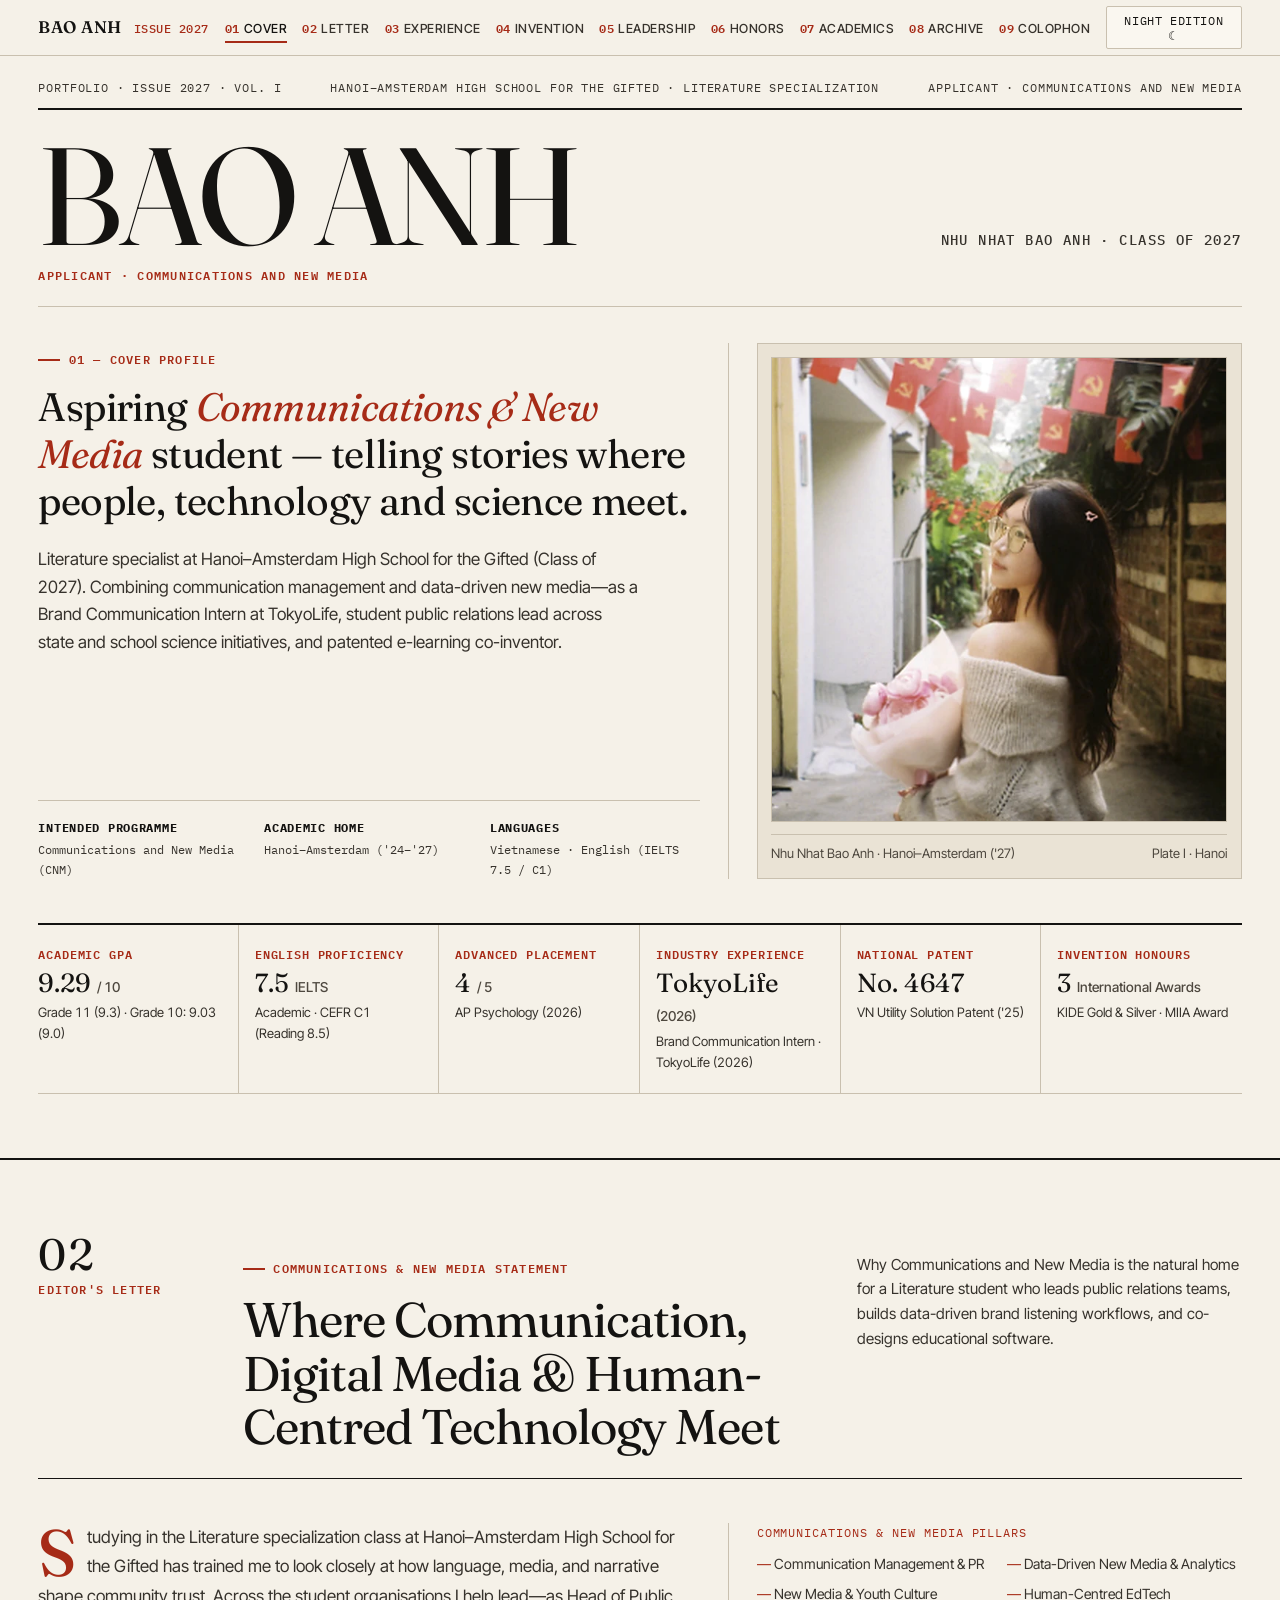
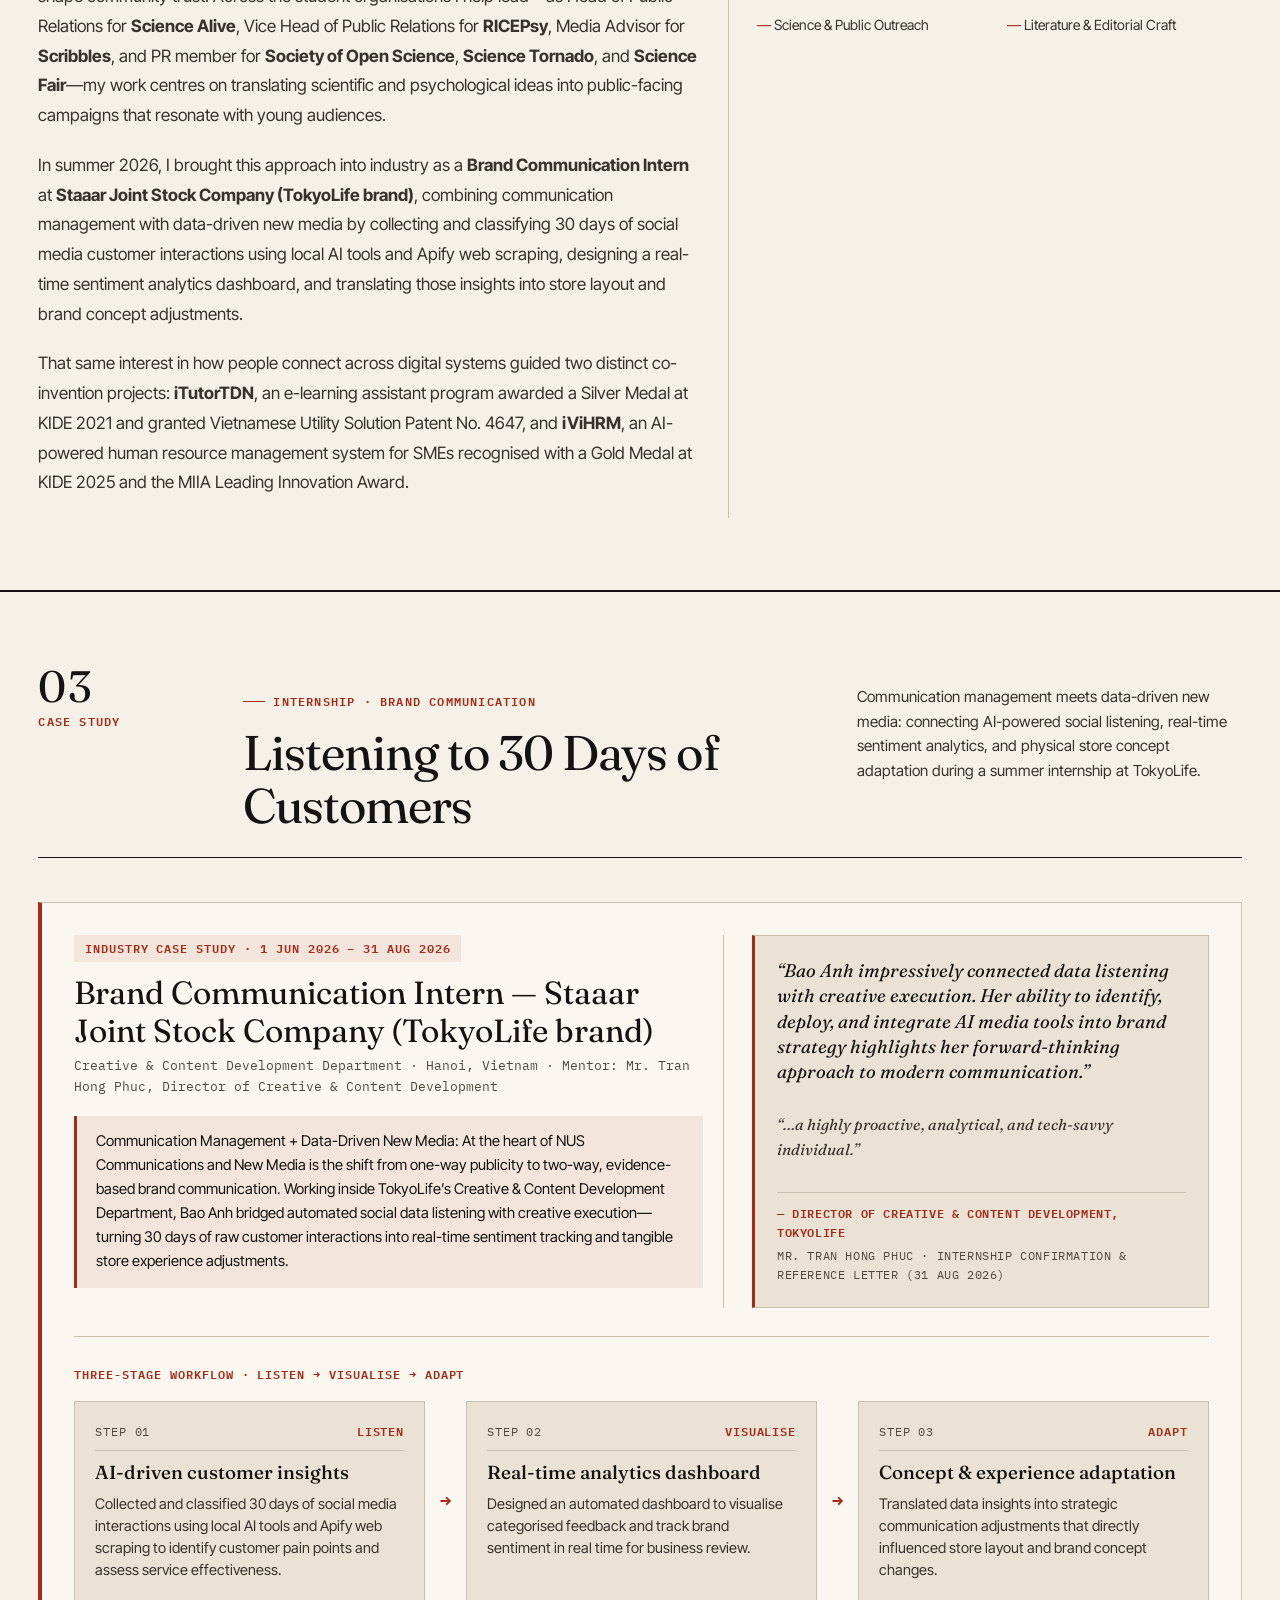
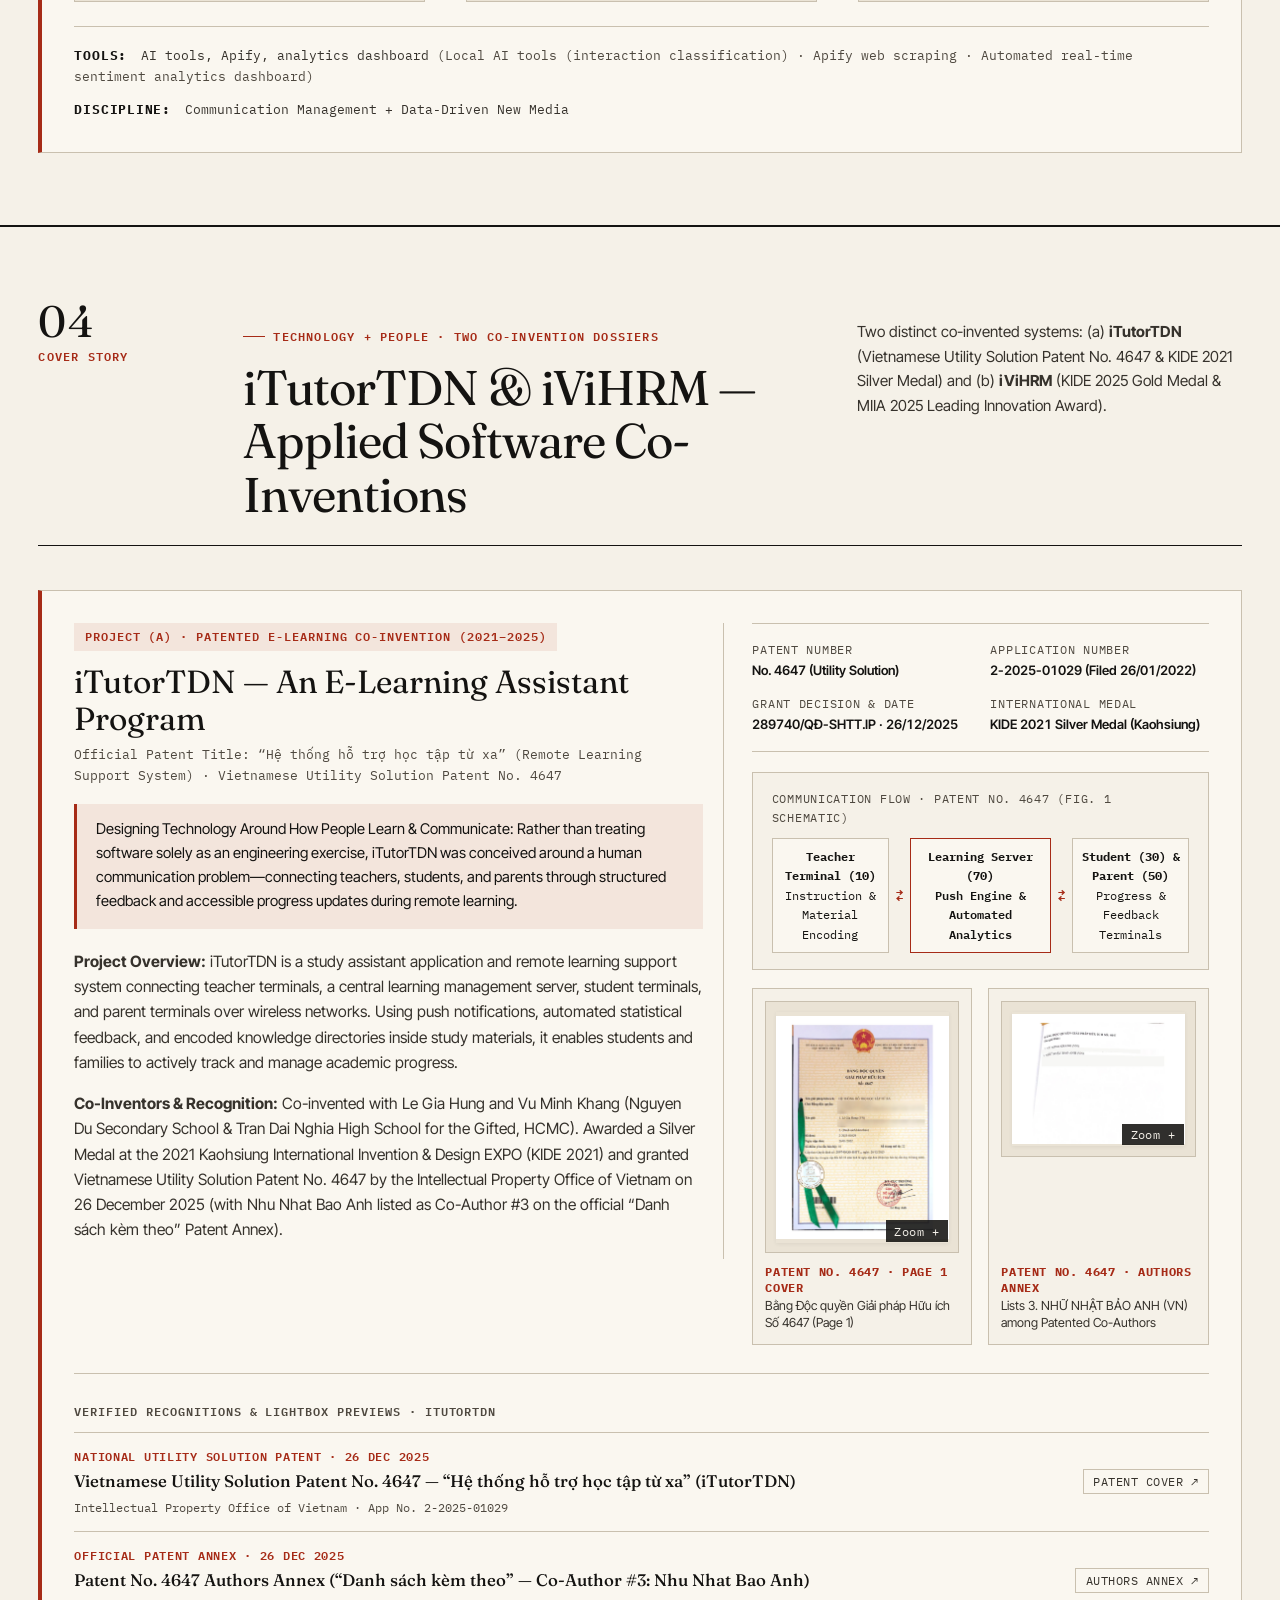
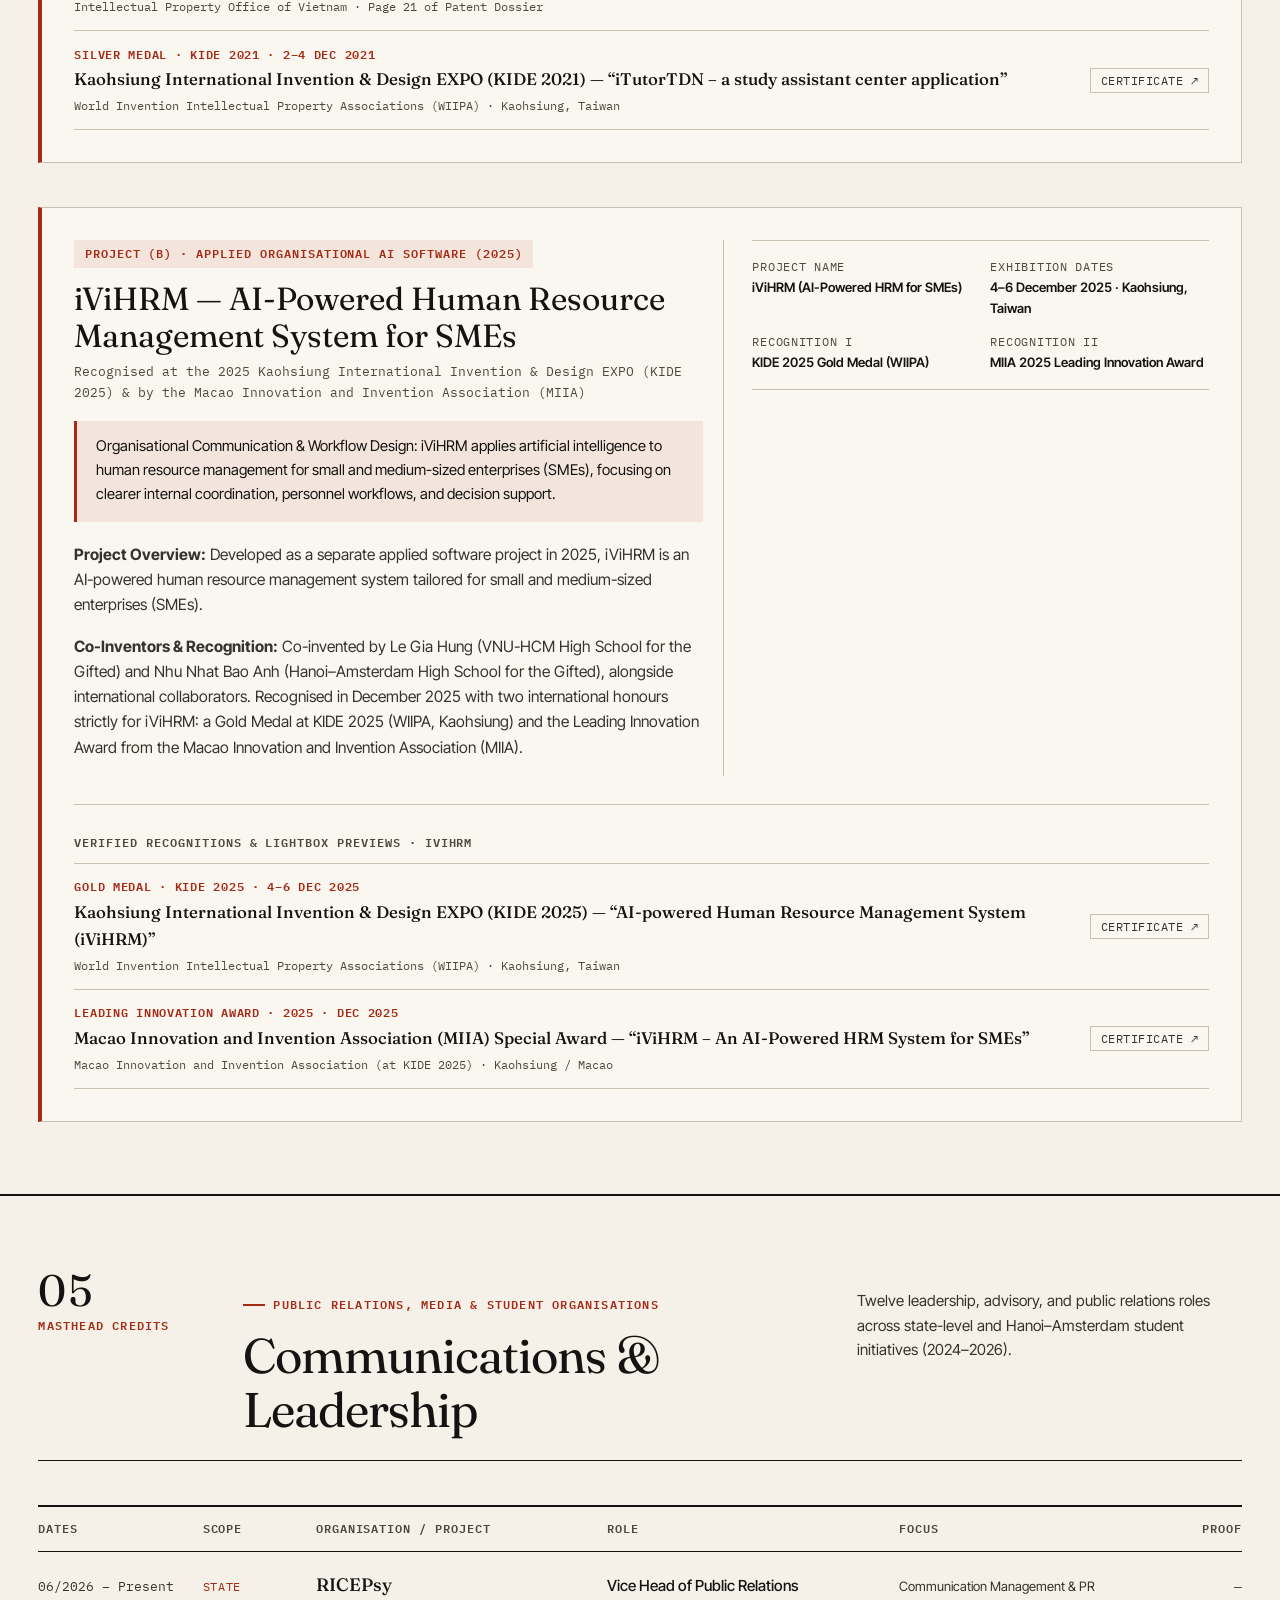
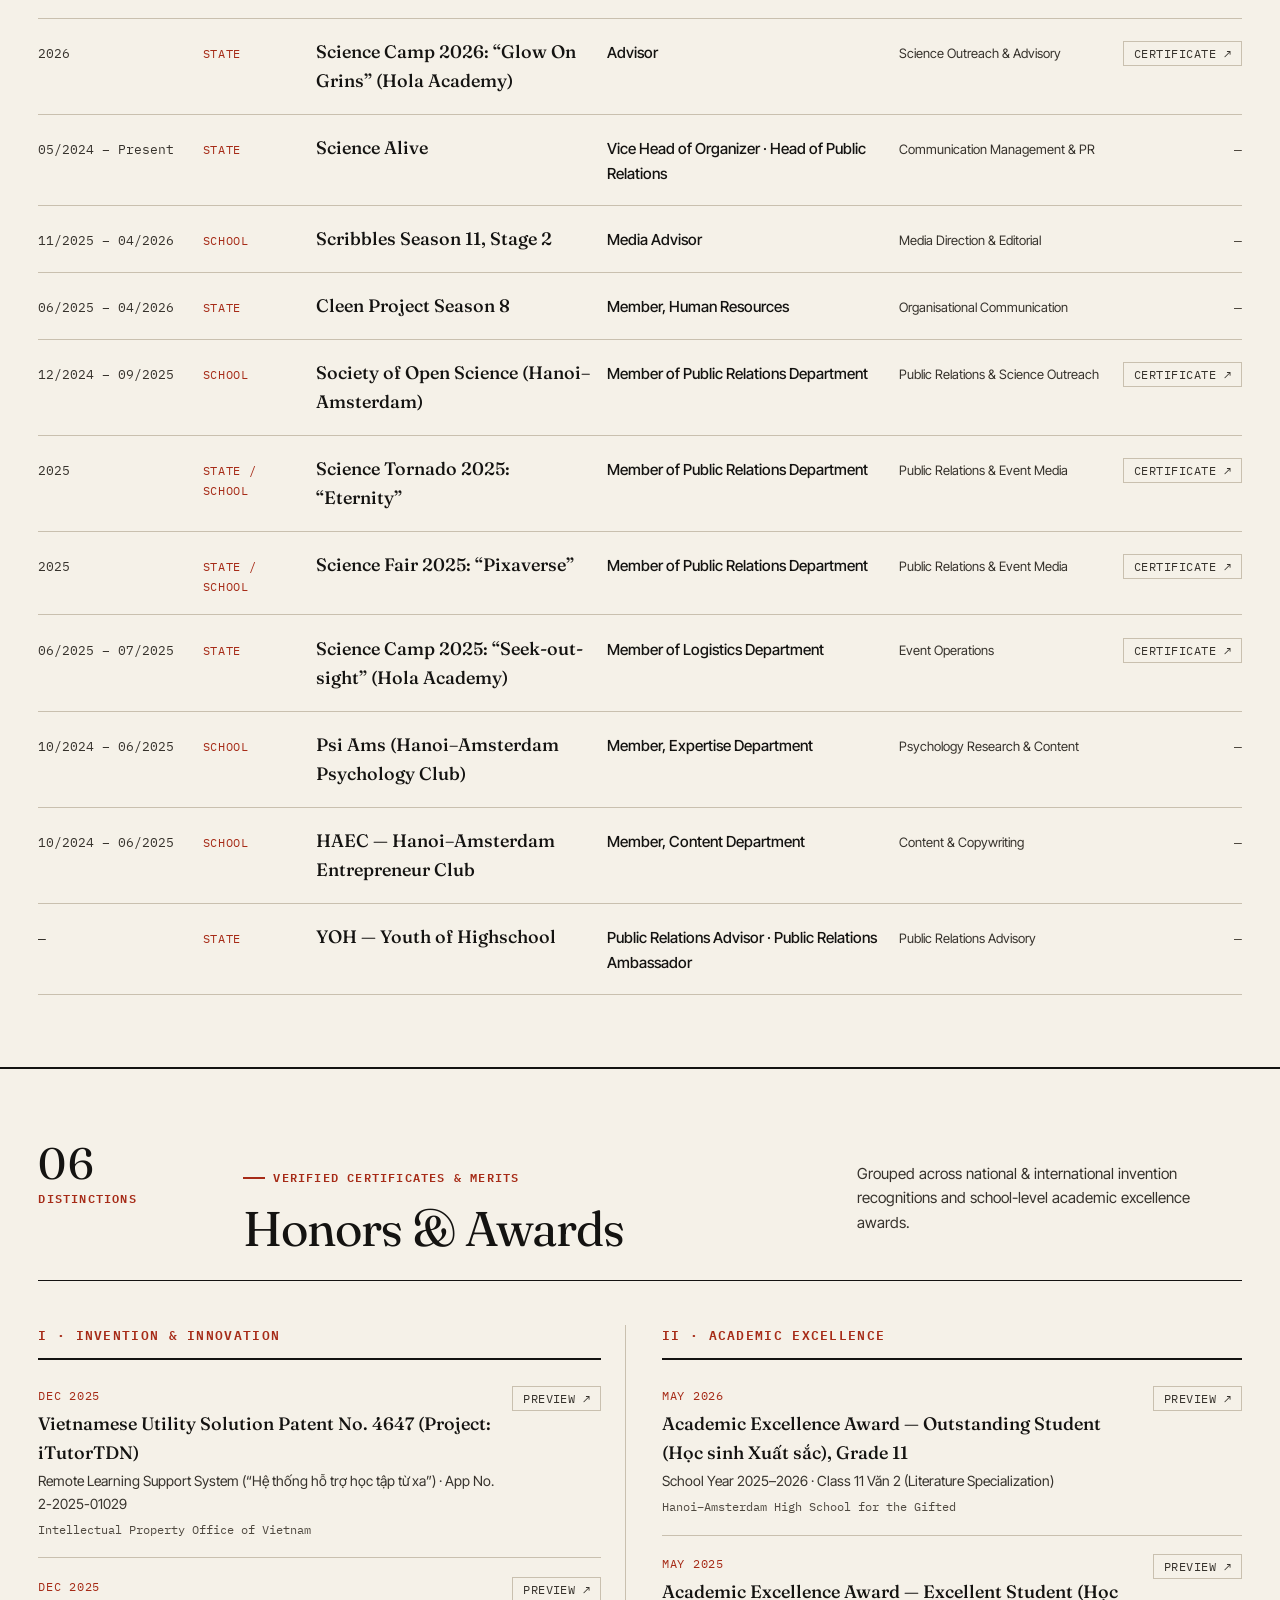
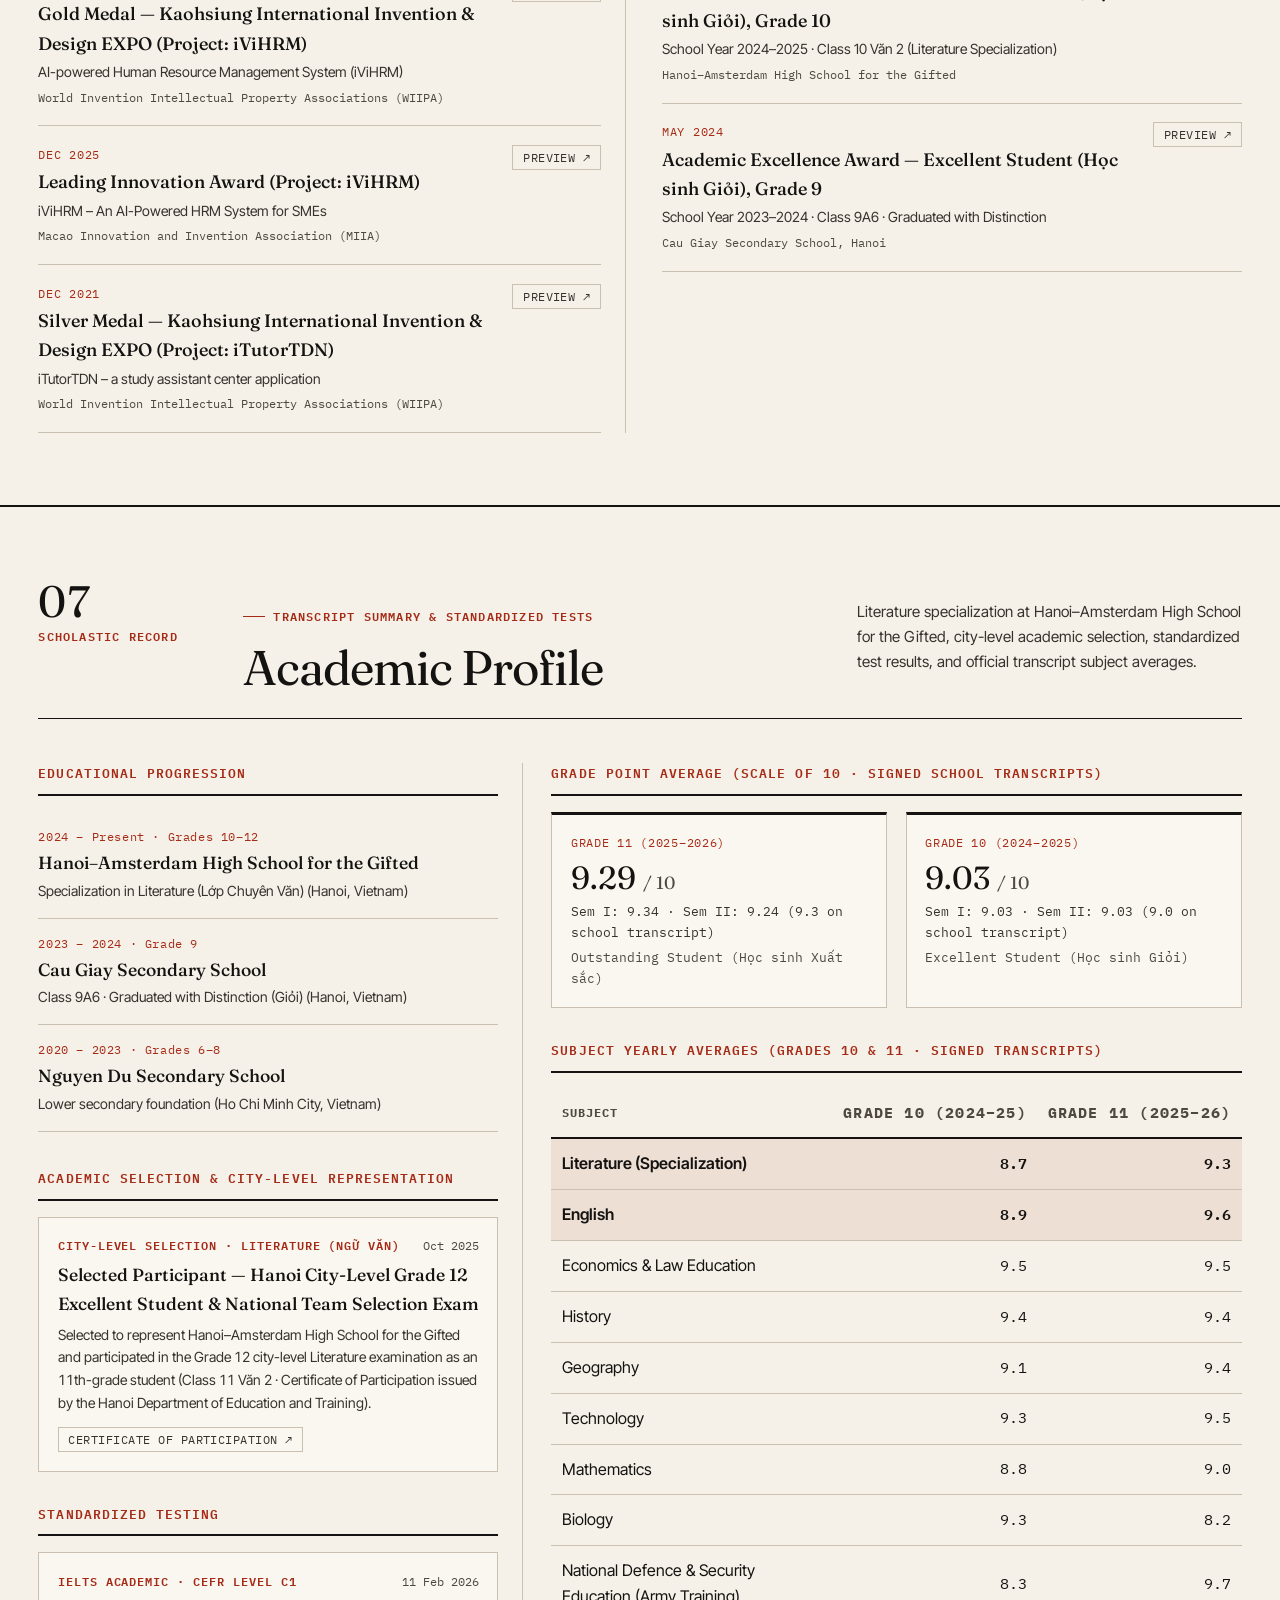
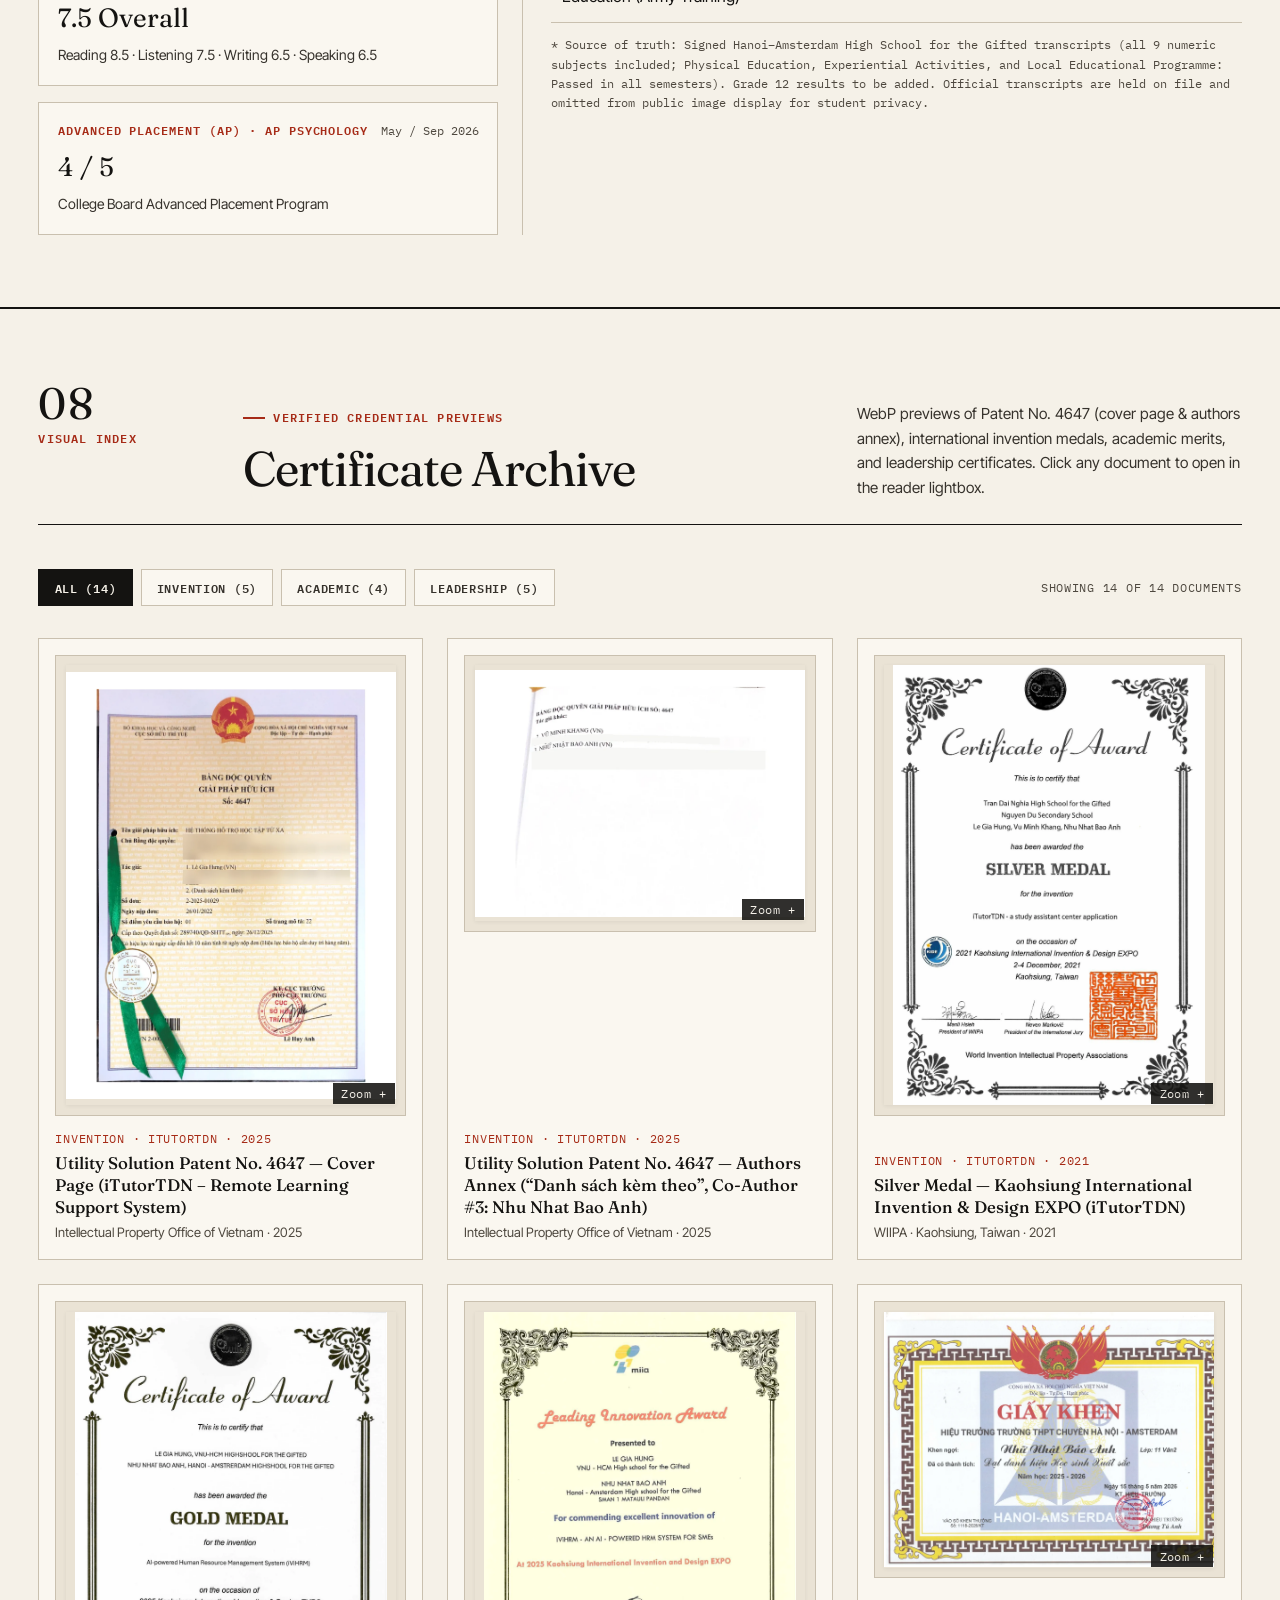
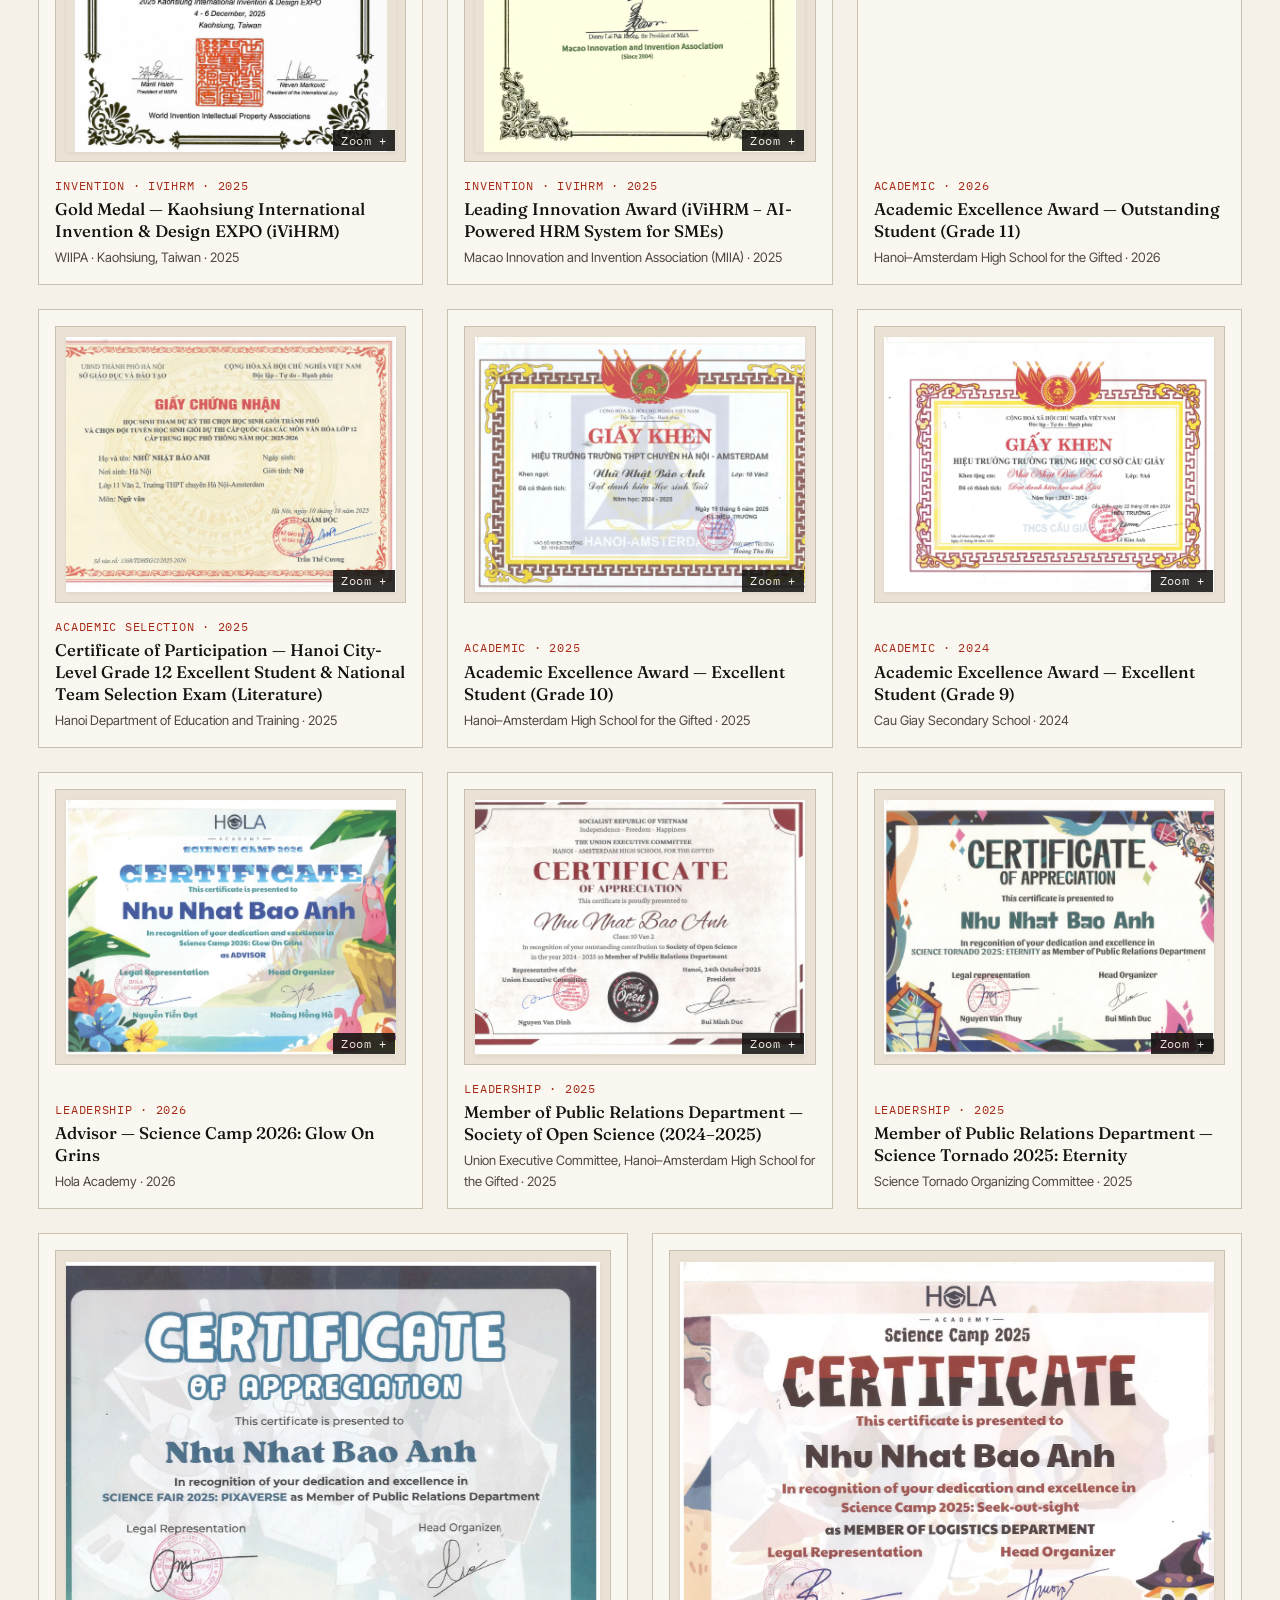
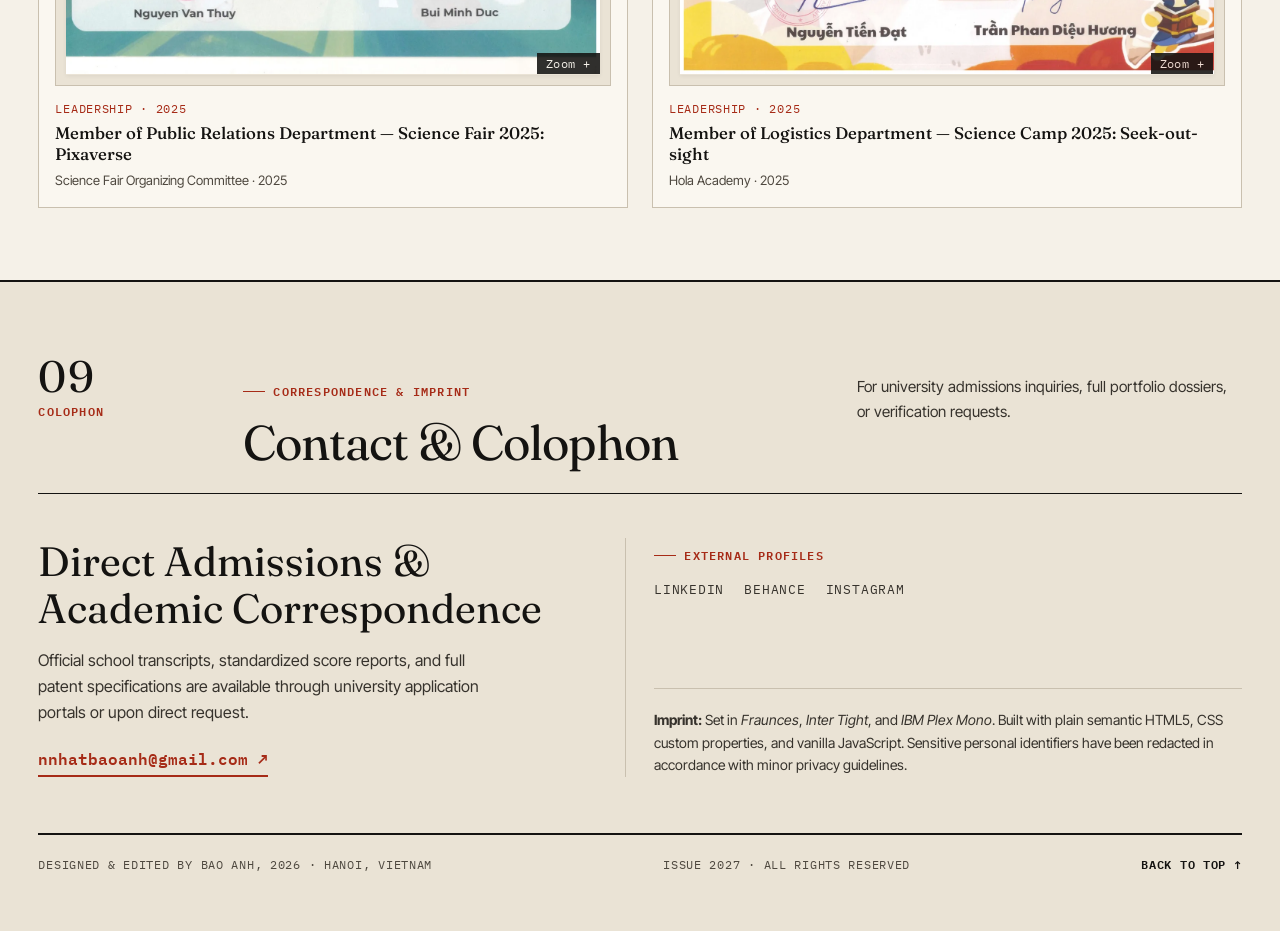
==== index.html @ f815e4a2 "Publish Nhu Nhat Bao Anh editorial portfolio (site contents only)" ====
<!DOCTYPE html>
<html lang="en">
<head>
  <meta charset="UTF-8">
  <meta name="viewport" content="width=device-width, initial-scale=1.0">
  <meta name="robots" content="noindex, nofollow">
  <title>Nhu Nhat Bao Anh — Portfolio · Applicant in Communications and New Media</title>
  <meta name="description" content="Editorial portfolio of Nhu Nhat Bao Anh (Hanoi–Amsterdam High School for the Gifted, Class of 2027), applicant for Communications and New Media (CNM).">

  <!-- Open Graph / Social Preview -->
  <meta property="og:type" content="website">
  <meta property="og:title" content="Nhu Nhat Bao Anh — Applicant · Communications and New Media">
  <meta property="og:description" content="Hanoi–Amsterdam High School for the Gifted (Class of 2027) · Communications &amp; New Media Portfolio · Brand Communication Intern at TokyoLife, Patented Co-Inventor (No. 4647) &amp; PR Lead.">
  <meta property="og:image" content="assets/img/og-image.webp">
  <meta property="og:image:width" content="1200">
  <meta property="og:image:height" content="630">
  <meta name="twitter:card" content="summary_large_image">
  <meta name="twitter:title" content="Nhu Nhat Bao Anh — Editorial Portfolio">
  <meta name="twitter:description" content="Communications, New Media &amp; Design Portfolio · Issue 2027.">
  <meta name="twitter:image" content="assets/img/og-image.webp">

  <link rel="icon" type="image/svg+xml" href="assets/img/favicon.svg">
  <link rel="preconnect" href="https://fonts.googleapis.com">
  <link rel="preconnect" href="https://fonts.gstatic.com" crossorigin>
  <link href="https://fonts.googleapis.com/css2?family=Fraunces:ital,opsz,wght@0,9..144,300..600;1,9..144,300..500&family=IBM+Plex+Mono:wght@400;500;600&family=Inter+Tight:wght@400;500;600;700&display=swap" rel="stylesheet">
  <link rel="stylesheet" href="assets/css/style.css">
</head>
<body id="top">

  <a href="#main-content" class="skip-link">Skip to main content</a>

  <!-- ======================================================================
       STICKY EDITORIAL TOP BAR
       ====================================================================== -->
  <header class="site-nav">
    <div class="container nav-inner">
      <a href="#top" class="nav-brand" aria-label="Bao Anh Portfolio Home">
        BAO ANH <span>ISSUE 2027</span>
      </a>

      <nav aria-label="Editorial sections">
        <ul id="primary-nav-list" class="nav-links">
          <li><a href="#cover" aria-current="true"><span class="nav-num">01</span>Cover</a></li>
          <li><a href="#about"><span class="nav-num">02</span>Letter</a></li>
          <li><a href="#experience"><span class="nav-num">03</span>Experience</a></li>
          <li><a href="#invention"><span class="nav-num">04</span>Invention</a></li>
          <li><a href="#leadership"><span class="nav-num">05</span>Leadership</a></li>
          <li><a href="#honors"><span class="nav-num">06</span>Honors</a></li>
          <li><a href="#academics"><span class="nav-num">07</span>Academics</a></li>
          <li><a href="#archive"><span class="nav-num">08</span>Archive</a></li>
          <li><a href="#colophon"><span class="nav-num">09</span>Colophon</a></li>
        </ul>
      </nav>

      <div class="nav-controls">
        <button type="button" id="theme-toggle" class="theme-toggle" aria-label="Switch color theme">
          Night Edition ☾
        </button>
        <button type="button" id="nav-toggle" class="nav-toggle" aria-expanded="false" aria-controls="primary-nav-list">
          Menu ☰
        </button>
      </div>
    </div>
  </header>

  <main id="main-content">
    <!-- ====================================================================
         01 — COVER / HERO
         ==================================================================== -->
    <section id="cover" class="cover-section" aria-labelledby="cover-masthead">
      <div class="container">
        <div class="issue-meta-bar">
          <span>Portfolio · Issue 2027 · Vol. I</span>
          <span>Hanoi–Amsterdam High School for the Gifted · Literature Specialization</span>
          <span>Applicant · Communications and New Media</span>
        </div>

        <div class="masthead-header">
          <div>
            <h1 id="cover-masthead" class="masthead-title">Bao Anh</h1>
            <div class="masthead-kicker">Applicant · Communications and New Media</div>
          </div>
          <span class="masthead-subname">Nhu Nhat Bao Anh · Class of 2027</span>
        </div>

        <div class="editorial-grid cover-body">
          <div class="cover-lead-col">
            <div>
              <div class="kicker">01 — Cover Profile</div>
              <!-- TODO: Standfirst draft – to be reviewed by Bao Anh -->
              <p class="cover-standfirst">
                Aspiring <em>Communications &amp; New Media</em> student — telling stories where people, technology and science meet.
              </p>
              <div class="todo todo-badge">TODO: Review Standfirst wording</div>

              <p class="cover-deck">
                Literature specialist at Hanoi–Amsterdam High School for the Gifted (Class of 2027). Combining communication management and data-driven new media—as a Brand Communication Intern at TokyoLife, student public relations lead across state and school science initiatives, and patented e-learning co-inventor.
              </p>
            </div>

            <div class="cover-dateline">
              <div>
                <strong>INTENDED PROGRAMME</strong>
                Communications and New Media (CNM)
              </div>
              <div>
                <strong>ACADEMIC HOME</strong>
                Hanoi–Amsterdam ('24–'27)
              </div>
              <div>
                <strong>LANGUAGES</strong>
                Vietnamese · English (IELTS 7.5 / C1)
              </div>
            </div>
          </div>

          <div class="cover-portrait-col">
            <figure class="portrait-frame">
              <div class="portrait-plate">
                <img
                  src="assets/img/portrait.webp"
                  alt="Editorial portrait of Nhu Nhat Bao Anh in Hanoi"
                  class="portrait-photo"
                  width="624"
                  height="630"
                >
              </div>
              <figcaption class="caption">
                <span>Nhu Nhat Bao Anh · Hanoi–Amsterdam ('27)</span>
                <span>Plate I · Hanoi</span>
              </figcaption>
            </figure>
          </div>
        </div>

        <!-- Key Figures Strip (6 Columns, populated from window.CONTENT.figures) -->
        <div id="figures-strip-mount" class="figures-strip" aria-label="Key academic, internship, and invention figures">
          <div class="figure-cell">
            <div class="figure-label">Academic GPA</div>
            <div class="figure-num">9.29 <small>/ 10</small></div>
            <div class="figure-meta">Grade 11 (9.3) · Grade 10: 9.03 (9.0)</div>
          </div>
          <div class="figure-cell">
            <div class="figure-label">English Proficiency</div>
            <div class="figure-num">7.5 <small>IELTS</small></div>
            <div class="figure-meta">Academic · CEFR C1 (Reading 8.5)</div>
          </div>
          <div class="figure-cell">
            <div class="figure-label">Advanced Placement</div>
            <div class="figure-num">4 <small>/ 5</small></div>
            <div class="figure-meta">AP Psychology (2026)</div>
          </div>
          <div class="figure-cell">
            <div class="figure-label">Industry Experience</div>
            <div class="figure-num">TokyoLife <small>(2026)</small></div>
            <div class="figure-meta">Brand Communication Intern · TokyoLife (2026)</div>
          </div>
          <div class="figure-cell">
            <div class="figure-label">National Patent</div>
            <div class="figure-num">No. 4647</div>
            <div class="figure-meta">VN Utility Solution Patent ('25)</div>
          </div>
          <div class="figure-cell">
            <div class="figure-label">Invention Honours</div>
            <div class="figure-num">3 <small>International Awards</small></div>
            <div class="figure-meta">KIDE Gold &amp; Silver · MIIA Award</div>
          </div>
        </div>
      </div>
    </section>

    <!-- ====================================================================
         02 — ABOUT ("EDITOR'S LETTER")
         ==================================================================== -->
    <section id="about" class="feature-section" aria-labelledby="about-heading">
      <div class="container">
        <div class="section-header">
          <div class="section-index">
            <strong>02</strong>
            Editor's Letter
          </div>
          <div class="section-title-block">
            <div class="kicker">Communications &amp; New Media Statement</div>
            <h2 id="about-heading" class="section-title">Where Communication, Digital Media &amp; Human-Centred Technology Meet</h2>
          </div>
          <p class="section-standfirst">
            Why Communications and New Media is the natural home for a Literature student who leads public relations teams, builds data-driven brand listening workflows, and co-designs educational software.
          </p>
        </div>

        <div class="editorial-grid">
          <!-- TODO: DRAFT – to be rewritten by Bao Anh (based strictly on verified portfolio facts) -->
          <div class="about-prose">
            <div class="todo todo-badge" style="margin-bottom:1rem">TODO: Draft Editor's Letter — to be rewritten by Bao Anh</div>
            <p class="drop-cap">
              Studying in the Literature specialization class at Hanoi–Amsterdam High School for the Gifted has trained me to look closely at how language, media, and narrative shape community trust. Across the student organisations I help lead—as Head of Public Relations for <strong>Science Alive</strong>, Vice Head of Public Relations for <strong>RICEPsy</strong>, Media Advisor for <strong>Scribbles</strong>, and PR member for <strong>Society of Open Science</strong>, <strong>Science Tornado</strong>, and <strong>Science Fair</strong>—my work centres on translating scientific and psychological ideas into public-facing campaigns that resonate with young audiences.
            </p>
            <p>
              In summer 2026, I brought this approach into industry as a <strong>Brand Communication Intern</strong> at <strong>Staaar Joint Stock Company (TokyoLife brand)</strong>, combining communication management with data-driven new media by collecting and classifying 30 days of social media customer interactions using local AI tools and Apify web scraping, designing a real-time sentiment analytics dashboard, and translating those insights into store layout and brand concept adjustments.
            </p>
            <p>
              That same interest in how people connect across digital systems guided two distinct co-invention projects: <strong>iTutorTDN</strong>, an e-learning assistant program awarded a Silver Medal at KIDE 2021 and granted Vietnamese Utility Solution Patent No. 4647, and <strong>iViHRM</strong>, an AI-powered human resource management system for SMEs recognised with a Gold Medal at KIDE 2025 and the MIIA Leading Innovation Award.
            </p>
            <!-- TODO: Explicit gap for Bao Anh's real motivation to study Communications and New Media (hidden in production; visible in ?draft) -->
            <div class="motivation-gap-box todo">
              <strong style="color:var(--accent);font-family:var(--font-mono);font-size:0.75rem;text-transform:uppercase;letter-spacing:0.06em;display:block;margin-bottom:0.25rem">
                Why Communications &amp; New Media · Personal Note (To Be Completed by Bao Anh)
              </strong>
              [TODO: Insert Bao Anh’s personal motivation for applying to Communications and New Media—and the specific questions across communication management, digital culture, and interactive media she wants to explore at university.]
            </div>
          </div>

          <aside class="about-sidebar" aria-label="Pull quote and thematic focus">
            <!-- Pull quote (hidden in production while showPullQuote: false; visible in ?draft or when enabled) -->
            <blockquote id="pull-quote-block" class="pull-quote-box todo">
              <p class="pull-quote-text">
                “Whether co-designing an e-learning assistant or leading a student public relations desk, communication is the bridge between technology and human impact.”
              </p>
              <footer class="pull-quote-attr">— Nhu Nhat Bao Anh</footer>
              <div class="todo todo-badge">TODO: Confirm Pull Quote</div>
            </blockquote>

            <div class="focus-pills-box" style="border-top:none;padding-top:0">
              <div class="focus-pills-title">Communications &amp; New Media Pillars</div>
              <ul class="focus-list">
                <li>Communication Management &amp; PR</li>
                <li>Data-Driven New Media &amp; Analytics</li>
                <li>New Media &amp; Youth Culture</li>
                <li>Human-Centred EdTech</li>
                <li>Science &amp; Public Outreach</li>
                <li>Literature &amp; Editorial Craft</li>
              </ul>
            </div>
          </aside>
        </div>
      </div>
    </section>

    <!-- ====================================================================
         03 — EXPERIENCE: TOKYOLIFE BRAND COMMUNICATION INTERNSHIP CASE STUDY
         ==================================================================== -->
    <section id="experience" class="feature-section" aria-labelledby="experience-heading">
      <div class="container">
        <div class="section-header">
          <div class="section-index">
            <strong>03</strong>
            Case Study
          </div>
          <div class="section-title-block">
            <div class="kicker">Internship · Brand Communication</div>
            <h2 id="experience-heading" class="section-title">Listening to 30 Days of Customers</h2>
          </div>
          <p class="section-standfirst">
            Communication management meets data-driven new media: connecting AI-powered social listening, real-time sentiment analytics, and physical store concept adaptation during a summer internship at TokyoLife.
          </p>
        </div>

        <div id="experience-mount"></div>
      </div>
    </section>

    <!-- ====================================================================
         04 — FEATURED: TWO CO-INVENTION PROJECTS (iTutorTDN & iViHRM)
         ==================================================================== -->
    <section id="invention" class="feature-section" aria-labelledby="invention-heading">
      <div class="container">
        <div class="section-header">
          <div class="section-index">
            <strong>04</strong>
            Cover Story
          </div>
          <div class="section-title-block">
            <div class="kicker">Technology + People · Two Co-Invention Dossiers</div>
            <h2 id="invention-heading" class="section-title">iTutorTDN &amp; iViHRM — Applied Software Co-Inventions</h2>
          </div>
          <p class="section-standfirst">
            Two distinct co-invented systems: (a) <strong>iTutorTDN</strong> (Vietnamese Utility Solution Patent No. 4647 &amp; KIDE 2021 Silver Medal) and (b) <strong>iViHRM</strong> (KIDE 2025 Gold Medal &amp; MIIA 2025 Leading Innovation Award).
          </p>
        </div>

        <div id="invention-projects-mount"></div>
      </div>
    </section>

    <!-- ====================================================================
         05 — COMMUNICATIONS & LEADERSHIP
         ==================================================================== -->
    <section id="leadership" class="feature-section" aria-labelledby="leadership-heading">
      <div class="container">
        <div class="section-header">
          <div class="section-index">
            <strong>05</strong>
            Masthead Credits
          </div>
          <div class="section-title-block">
            <div class="kicker">Public Relations, Media &amp; Student Organisations</div>
            <h2 id="leadership-heading" class="section-title">Communications &amp; Leadership</h2>
          </div>
          <p class="section-standfirst">
            Twelve leadership, advisory, and public relations roles across state-level and Hanoi–Amsterdam student initiatives (2024–2026).
          </p>
        </div>

        <div id="leadership-mount" class="leadership-table-wrap" role="table" aria-label="Communications and leadership roles"></div>

        <!-- Sub-section: Selected New Media Work (hidden in production while showNewMediaWork is false; shown in ?draft) -->
        <div id="new-media-subsection" class="new-media-subsection todo">
          <div class="new-media-header">
            <div>
              <div class="kicker">Sub-section · Portfolio Spread</div>
              <h3>Selected New Media &amp; Public Relations Work</h3>
            </div>
            <p style="font-size:0.9rem;color:var(--ink-secondary);max-width:52ch">
              Selected campaigns, social listening dashboards, key visuals, editorial writing, and event branding produced across industry and student initiatives.
            </p>
          </div>
          <div id="new-media-work-mount" class="new-media-grid"></div>
        </div>
      </div>
    </section>

    <!-- ====================================================================
         06 — HONORS & AWARDS
         ==================================================================== -->
    <section id="honors" class="feature-section" aria-labelledby="honors-heading">
      <div class="container">
        <div class="section-header">
          <div class="section-index">
            <strong>06</strong>
            Distinctions
          </div>
          <div class="section-title-block">
            <div class="kicker">Verified Certificates &amp; Merits</div>
            <h2 id="honors-heading" class="section-title">Honors &amp; Awards</h2>
          </div>
          <p class="section-standfirst">
            Grouped across national &amp; international invention recognitions and school-level academic excellence awards.
          </p>
        </div>

        <div class="editorial-grid">
          <div class="honors-col-left">
            <h3 class="honors-group-title">I · Invention &amp; Innovation</h3>
            <div id="honors-invention-mount"></div>
          </div>

          <div class="honors-col-right">
            <h3 class="honors-group-title">II · Academic Excellence</h3>
            <div id="honors-academic-mount"></div>
          </div>
        </div>
      </div>
    </section>

    <!-- ====================================================================
         07 — ACADEMICS
         ==================================================================== -->
    <section id="academics" class="feature-section" aria-labelledby="academics-heading">
      <div class="container">
        <div class="section-header">
          <div class="section-index">
            <strong>07</strong>
            Scholastic Record
          </div>
          <div class="section-title-block">
            <div class="kicker">Transcript Summary &amp; Standardized Tests</div>
            <h2 id="academics-heading" class="section-title">Academic Profile</h2>
          </div>
          <p class="section-standfirst">
            Literature specialization at Hanoi–Amsterdam High School for the Gifted, city-level academic selection, standardized test results, and official transcript subject averages.
          </p>
        </div>

        <div class="editorial-grid">
          <div class="academics-left">
            <h3 class="sub-heading">Educational Progression</h3>
            <ul id="schools-mount" class="school-list"></ul>

            <h3 class="sub-heading">Academic Selection &amp; City-Level Representation</h3>
            <div id="selections-mount" class="test-cards" style="margin-bottom:2rem"></div>

            <h3 class="sub-heading">Standardized Testing</h3>
            <div id="tests-mount" class="test-cards"></div>
            <!-- SAT slot omitted for now per instructions:
            <div class="test-card">SAT Reasoning Test — To be added</div>
            -->
          </div>

          <div class="academics-right">
            <h3 class="sub-heading">Grade Point Average (Scale of 10 · Signed School Transcripts)</h3>
            <div id="gpa-summary-mount" class="gpa-summary-grid"></div>

            <h3 class="sub-heading">Subject Yearly Averages (Grades 10 &amp; 11 · Signed Transcripts)</h3>
            <div class="table-scroll-wrap">
              <table class="subject-table" aria-label="Yearly subject averages for Grades 10 and 11">
                <thead>
                  <tr>
                    <th scope="col">Subject</th>
                    <th scope="col" class="num">Grade 10 (2024–25)</th>
                    <th scope="col" class="num">Grade 11 (2025–26)</th>
                  </tr>
                </thead>
                <tbody id="subjects-tbody-mount"></tbody>
              </table>
            </div>
            <p class="table-footnote">
              * Source of truth: Signed Hanoi–Amsterdam High School for the Gifted transcripts (all 9 numeric subjects included; Physical Education, Experiential Activities, and Local Educational Programme: Passed in all semesters). Grade 12 results to be added. Official transcripts are held on file and omitted from public image display for student privacy.
            </p>
          </div>
        </div>
      </div>
    </section>

    <!-- ====================================================================
         08 — ARCHIVE (CERTIFICATE GALLERY)
         ==================================================================== -->
    <section id="archive" class="feature-section" aria-labelledby="archive-heading">
      <div class="container">
        <div class="section-header">
          <div class="section-index">
            <strong>08</strong>
            Visual Index
          </div>
          <div class="section-title-block">
            <div class="kicker">Verified Credential Previews</div>
            <h2 id="archive-heading" class="section-title">Certificate Archive</h2>
          </div>
          <p class="section-standfirst">
            WebP previews of Patent No. 4647 (cover page &amp; authors annex), international invention medals, academic merits, and leadership certificates. Click any document to open in the reader lightbox.
          </p>
        </div>

        <div class="archive-controls">
          <div class="filter-chips" role="group" aria-label="Filter certificates by category">
            <button type="button" class="filter-chip" data-filter="all" aria-pressed="true">All (14)</button>
            <button type="button" class="filter-chip" data-filter="invention" aria-pressed="false">Invention (5)</button>
            <button type="button" class="filter-chip" data-filter="academic" aria-pressed="false">Academic (4)</button>
            <button type="button" class="filter-chip" data-filter="leadership" aria-pressed="false">Leadership (5)</button>
          </div>
          <div id="archive-count" class="archive-count" aria-live="polite">
            Showing 14 of 14 documents
          </div>
        </div>

        <div id="archive-grid-mount" class="archive-grid"></div>
      </div>
    </section>
  </main>

  <!-- ======================================================================
       09 — CONTACT / COLOPHON (FOOTER)
       ====================================================================== -->
  <footer id="colophon" class="colophon-section" aria-labelledby="colophon-heading">
    <span id="contact" aria-hidden="true"></span>
    <div class="container">
      <div class="section-header">
        <div class="section-index">
          <strong>09</strong>
          Colophon
        </div>
        <div class="section-title-block">
          <div class="kicker">Correspondence &amp; Imprint</div>
          <h2 id="colophon-heading" class="section-title">Contact &amp; Colophon</h2>
        </div>
        <p class="section-standfirst">
          For university admissions inquiries, full portfolio dossiers, or verification requests.
        </p>
      </div>

      <div class="editorial-grid">
        <div class="colophon-lead">
          <h3 class="colophon-headline">Direct Admissions &amp; Academic Correspondence</h3>
          <p style="color:var(--ink-secondary);margin-bottom:0.75rem;max-width:52ch">
            Official school transcripts, standardized score reports, and full patent specifications are available through university application portals or upon direct request.
          </p>
          <div id="email-mount">
            <noscript>nnhatbaoanh [at] gmail [dot] com</noscript>
          </div>
        </div>

        <div class="colophon-details">
          <div>
            <div class="kicker">External Profiles</div>
            <!-- TODO: Add Bao Anh's LinkedIn, Instagram, or Behance URLs in content.js / index.html -->
            <ul class="social-links-list">
              <li>
                <span style="color:var(--ink-secondary)">LinkedIn</span>
                <span class="todo todo-badge">TODO: Add LinkedIn URL</span>
              </li>
              <li>
                <span style="color:var(--ink-secondary)">Behance</span>
                <span class="todo todo-badge">TODO: Add Behance URL</span>
              </li>
              <li>
                <span style="color:var(--ink-secondary)">Instagram</span>
                <span class="todo todo-badge">TODO: Add Instagram URL</span>
              </li>
            </ul>
          </div>

          <div class="colophon-imprint">
            <p>
              <strong>Imprint:</strong> Set in <em>Fraunces</em>, <em>Inter Tight</em>, and <em>IBM Plex Mono</em>. Built with plain semantic HTML5, CSS custom properties, and vanilla JavaScript. Sensitive personal identifiers have been redacted in accordance with minor privacy guidelines.
            </p>
          </div>
        </div>
      </div>

      <div class="footer-bottom-bar">
        <span>Designed &amp; edited by Bao Anh, 2026 · Hanoi, Vietnam</span>
        <span>Issue 2027 · All Rights Reserved</span>
        <a href="#top" class="back-to-top">Back to top ↑</a>
      </div>
    </div>
  </footer>

  <!-- ======================================================================
       ACCESSIBLE CERTIFICATE LIGHTBOX MODAL (WITH 2X ZOOM & DRAG PAN)
       ====================================================================== -->
  <div
    id="lightbox"
    class="lightbox"
    role="dialog"
    aria-modal="true"
    aria-hidden="true"
    aria-labelledby="lightbox-title"
  >
    <div class="lightbox-topbar">
      <span id="lightbox-counter">Document 1 of 14</span>
      <div class="lightbox-actions">
        <button type="button" id="lightbox-zoom" class="lightbox-btn" aria-pressed="false" aria-label="Toggle 2x zoom on certificate">
          Zoom 2× +
        </button>
        <a
          id="lightbox-open-raw"
          href="assets/img/certs/patent-4647-itutor.webp"
          target="_blank"
          rel="noopener noreferrer"
          class="lightbox-btn"
          aria-label="Open full-size certificate image in a new tab"
        >
          Open Full Size ↗
        </a>
        <button type="button" id="lightbox-prev" class="lightbox-btn" aria-label="Previous certificate">
          ← Prev
        </button>
        <button type="button" id="lightbox-next" class="lightbox-btn" aria-label="Next certificate">
          Next →
        </button>
        <button type="button" id="lightbox-close" class="lightbox-btn" aria-label="Close certificate viewer">
          Close (Esc) ✕
        </button>
      </div>
    </div>

    <div id="lightbox-stage" class="lightbox-stage" title="Click image to toggle 2× zoom; drag to pan when zoomed">
      <div id="lightbox-img-container" class="lightbox-img-container">
        <img
          id="lightbox-img"
          src="assets/img/certs/patent-4647-itutor.webp"
          alt="Vietnamese Utility Solution Patent No. 4647 cover page preview"
          width="1400"
          height="1811"
          draggable="false"
        >
      </div>
    </div>

    <div class="lightbox-footer">
      <div id="lightbox-title" class="lightbox-caption-title"></div>
      <div id="lightbox-caption-meta" class="lightbox-caption-meta">
        <span id="lightbox-meta"></span>
        <span class="lightbox-zoom-hint"> · Click image or “Zoom 2× +” to magnify &amp; drag</span>
      </div>
    </div>
  </div>

  <script src="assets/js/content.js"></script>
  <script src="assets/js/main.js"></script>
</body>
</html>
---- assets/css/style.css ----
/* ==========================================================================
   NHU NHAT BAO ANH — EDITORIAL PORTFOLIO (ISSUE 2027)
   Plain CSS · 12-Column Magazine Grid · Paper & Vermilion Edition
   Minimum font-size floor: 12px (0.75rem) · WCAG AA Contrast Verified
   ========================================================================== */

:root {
  --bg: #F5F1E8;
  --bg-alt: #EAE3D5;
  --bg-card: #FAF7F0;
  --ink: #141311;
  --ink-secondary: #36322C;
  --ink-muted: #4E483F;
  --accent: #A62B17;
  --accent-bright: #B8331D;
  --accent-soft: rgba(166, 43, 23, 0.09);
  --rule: #C9C0AF;
  --rule-heavy: #141311;
  --cert-filter: brightness(0.99) contrast(1.02);

  --font-display: 'Fraunces', Georgia, 'Times New Roman', serif;
  --font-sans: 'Inter Tight', -apple-system, BlinkMacSystemFont, 'Segoe UI', sans-serif;
  --font-mono: 'IBM Plex Mono', Consolas, monospace;

  --max-w: 1320px;
  --gutter: clamp(1.15rem, 3vw, 2.5rem);
  --nav-h: 3.5rem;
}

@media (prefers-color-scheme: dark) {
  :root:not([data-theme="light"]) {
    --bg: #131210;
    --bg-alt: #1C1A17;
    --bg-card: #181613;
    --ink: #F3EFE6;
    --ink-secondary: #CFC8BA;
    --ink-muted: #A69F91;
    --accent: #E86850;
    --accent-bright: #F0765E;
    --accent-soft: rgba(232, 104, 80, 0.14);
    --rule: #302C26;
    --rule-heavy: #F3EFE6;
    --cert-filter: brightness(0.91) contrast(0.98);
  }
}

:root[data-theme="dark"] {
  --bg: #131210;
  --bg-alt: #1C1A17;
  --bg-card: #181613;
  --ink: #F3EFE6;
  --ink-secondary: #CFC8BA;
  --ink-muted: #A69F91;
  --accent: #E86850;
  --accent-bright: #F0765E;
  --accent-soft: rgba(232, 104, 80, 0.14);
  --rule: #302C26;
  --rule-heavy: #F3EFE6;
  --cert-filter: brightness(0.91) contrast(0.98);
}

*, *::before, *::after {
  box-sizing: border-box;
  margin: 0;
  padding: 0;
}

html {
  scroll-behavior: smooth;
  font-size: 16px;
  background-color: var(--bg);
  color: var(--ink);
}

body {
  font-family: var(--font-sans);
  font-size: 1rem;
  line-height: 1.62;
  background-color: var(--bg);
  color: var(--ink);
  -webkit-font-smoothing: antialiased;
  overflow-x: hidden;
}

/* Hide draft/TODO indicators in production; reveal only with ?draft or body.draft */
.todo {
  display: none !important;
}

body.draft .todo {
  display: inline-block !important;
}

body.draft div.todo,
body.draft p.todo,
body.draft blockquote.todo {
  display: block !important;
}

body.draft article.todo {
  display: flex !important;
}

.todo-badge {
  font-family: var(--font-mono);
  font-size: 0.75rem;
  line-height: 1.3;
  letter-spacing: 0.05em;
  text-transform: uppercase;
  color: var(--accent);
  background-color: var(--accent-soft);
  border: 1px dashed var(--accent);
  padding: 0.2rem 0.55rem;
  border-radius: 2px;
  margin-top: 0.35rem;
}

/* Skip to content link */
.skip-link {
  position: fixed;
  top: -100px;
  left: 1rem;
  z-index: 9999;
  background: var(--ink);
  color: var(--bg);
  padding: 0.65rem 1.1rem;
  font-family: var(--font-mono);
  font-size: 0.8125rem;
  font-weight: 600;
  text-decoration: none;
  border: 2px solid var(--accent);
  transition: top 0.2s ease;
}

.skip-link:focus {
  top: 0.75rem;
}

img {
  max-width: 100%;
  height: auto;
  display: block;
}

a {
  color: inherit;
  text-decoration: none;
  background-image: linear-gradient(currentColor, currentColor);
  background-position: 0% 100%;
  background-repeat: no-repeat;
  background-size: 0% 1px;
  transition: background-size 0.25s ease, color 0.2s ease;
}

a:hover {
  background-size: 100% 1px;
  color: var(--accent);
}

a:focus-visible,
button:focus-visible,
[tabindex]:focus-visible {
  outline: 2px solid var(--accent);
  outline-offset: 3px;
}

section[id] {
  scroll-margin-top: calc(var(--nav-h) + 1rem);
}

/* Container & 12-Col Grid */
.container {
  max-width: var(--max-w);
  margin: 0 auto;
  padding: 0 var(--gutter);
}

.editorial-grid {
  display: grid;
  grid-template-columns: repeat(12, minmax(0, 1fr));
  gap: 1.75rem;
}

/* ==========================================================================
   STICKY TOP NAVIGATION
   ========================================================================== */
.site-nav {
  position: sticky;
  top: 0;
  z-index: 200;
  background-color: var(--bg);
  border-bottom: 1px solid var(--rule);
  height: var(--nav-h);
}

.nav-inner {
  display: flex;
  align-items: center;
  justify-content: space-between;
  height: 100%;
  gap: 1rem;
}

/* Hidden while hero masthead h1 is visible to prevent "BAO ANH" repetition */
.nav-brand {
  font-family: var(--font-display);
  font-weight: 600;
  font-size: 1.05rem;
  letter-spacing: 0.03em;
  text-transform: uppercase;
  background: none !important;
  white-space: nowrap;
  opacity: 0;
  transform: translateY(-4px);
  pointer-events: none;
  transition: opacity 0.25s ease, transform 0.25s ease;
}

body.scrolled-past-hero .nav-brand {
  opacity: 1;
  transform: translateY(0);
  pointer-events: auto;
}

.nav-brand span {
  font-family: var(--font-mono);
  font-size: 0.75rem;
  color: var(--accent);
  margin-left: 0.45rem;
  font-weight: 500;
}

.nav-controls {
  display: flex;
  align-items: center;
  gap: 0.65rem;
}

.nav-links {
  display: flex;
  align-items: center;
  gap: 0.95rem;
  list-style: none;
}

.nav-links a {
  font-size: 0.78125rem;
  font-weight: 500;
  letter-spacing: 0.04em;
  text-transform: uppercase;
  color: var(--ink-secondary);
  padding: 0.35rem 0;
  white-space: nowrap;
  position: relative;
  background: none !important;
  border-bottom: 2px solid transparent;
  transition: color 0.2s ease, border-color 0.2s ease;
}

.nav-links a:hover {
  color: var(--ink);
  background: none !important;
}

.nav-links a[aria-current="true"] {
  color: var(--ink);
  border-bottom-color: var(--accent);
  background: none !important;
}

.nav-num {
  font-family: var(--font-mono);
  font-size: 0.75rem;
  color: var(--accent);
  margin-right: 0.25rem;
  font-weight: 600;
}

.theme-toggle,
.nav-toggle {
  background: var(--bg-card);
  color: var(--ink);
  border: 1px solid var(--rule);
  padding: 0.35rem 0.65rem;
  font-family: var(--font-mono);
  font-size: 0.75rem;
  letter-spacing: 0.05em;
  text-transform: uppercase;
  cursor: pointer;
  border-radius: 2px;
  display: inline-flex;
  align-items: center;
  gap: 0.35rem;
  transition: border-color 0.2s ease, color 0.2s ease;
}

.theme-toggle:hover,
.nav-toggle:hover {
  border-color: var(--accent);
  color: var(--accent);
}

.nav-toggle {
  display: none;
}

/* ==========================================================================
   01 — COVER / HERO
   ========================================================================== */
.cover-section {
  padding-top: 0.75rem;
  padding-bottom: 4rem;
  border-bottom: 2px solid var(--rule-heavy);
}

.issue-meta-bar {
  display: flex;
  flex-wrap: wrap;
  justify-content: space-between;
  align-items: center;
  gap: 0.5rem 1.5rem;
  padding: 0.65rem 0;
  border-bottom: 2px solid var(--rule-heavy);
  font-family: var(--font-mono);
  font-size: 0.75rem;
  letter-spacing: 0.07em;
  text-transform: uppercase;
  color: var(--ink-secondary);
}

.masthead-header {
  padding: 1.35rem 0 1.15rem;
  border-bottom: 1px solid var(--rule);
  display: flex;
  justify-content: space-between;
  align-items: baseline;
  flex-wrap: wrap;
  gap: 0.75rem 1.5rem;
}

.masthead-title {
  font-family: var(--font-display);
  font-weight: 400;
  font-size: clamp(3.4rem, 10.8vw, 9rem);
  line-height: 0.92;
  letter-spacing: -0.03em;
  text-transform: uppercase;
}

.masthead-subname {
  font-family: var(--font-mono);
  font-size: clamp(0.8125rem, 1.1vw, 0.95rem);
  font-weight: 500;
  letter-spacing: 0.1em;
  text-transform: uppercase;
  color: var(--ink-secondary);
}

.masthead-kicker {
  display: inline-block;
  margin-top: 0.35rem;
  font-family: var(--font-mono);
  font-size: 0.78rem;
  font-weight: 600;
  letter-spacing: 0.1em;
  text-transform: uppercase;
  color: var(--accent);
}

.cover-body {
  padding-top: 2.25rem;
  align-items: stretch;
}

.cover-lead-col {
  grid-column: 1 / 8;
  padding-right: 1.75rem;
  border-right: 1px solid var(--rule);
  display: flex;
  flex-direction: column;
  justify-content: space-between;
}

.cover-portrait-col {
  grid-column: 8 / 13;
}

.kicker {
  display: inline-flex;
  align-items: center;
  gap: 0.55rem;
  font-family: var(--font-mono);
  font-size: 0.75rem;
  font-weight: 600;
  letter-spacing: 0.1em;
  text-transform: uppercase;
  color: var(--accent);
  margin-bottom: 0.9rem;
}

.kicker::before {
  content: "";
  display: inline-block;
  width: 1.35rem;
  height: 1.5px;
  background-color: var(--accent);
}

.cover-standfirst {
  font-family: var(--font-display);
  font-size: clamp(1.7rem, 3.1vw, 2.65rem);
  font-weight: 400;
  line-height: 1.18;
  letter-spacing: -0.015em;
  margin-bottom: 1.35rem;
}

.cover-standfirst em {
  font-style: italic;
  color: var(--accent);
}

.cover-deck {
  font-size: 1.0625rem;
  color: var(--ink-secondary);
  max-width: 60ch;
  margin-bottom: 1.75rem;
}

.cover-dateline {
  border-top: 1px solid var(--rule);
  padding-top: 1.1rem;
  display: grid;
  grid-template-columns: repeat(3, 1fr);
  gap: 1rem;
  font-family: var(--font-mono);
  font-size: 0.75rem;
  color: var(--ink-secondary);
}

.cover-dateline strong {
  display: block;
  color: var(--ink);
  margin-bottom: 0.15rem;
  letter-spacing: 0.06em;
}

/* Editorial Monogram / Portrait Plate */
.portrait-frame {
  background-color: var(--bg-alt);
  border: 1px solid var(--rule);
  padding: 0.85rem;
  height: 100%;
  display: flex;
  flex-direction: column;
  justify-content: space-between;
}

.portrait-plate {
  aspect-ratio: 1 / 1.02;
  background-color: var(--bg-card);
  border: 1px solid var(--rule);
  position: relative;
  overflow: hidden;
  display: flex;
  flex-direction: column;
  justify-content: space-between;
}

.portrait-photo {
  width: 100%;
  height: 100%;
  object-fit: cover;
  object-position: center 35%;
  filter: contrast(1.03);
  transition: transform 0.4s ease;
}

.portrait-plate:hover .portrait-photo {
  transform: scale(1.02);
}

.portrait-monogram-art {
  position: relative;
  z-index: 1;
  margin: auto;
  width: 82%;
  aspect-ratio: 1 / 1;
  border: 1px solid var(--rule);
  border-radius: 50%;
  display: flex;
  flex-direction: column;
  align-items: center;
  justify-content: center;
  text-align: center;
  background: radial-gradient(circle at center, var(--bg) 0%, var(--bg-card) 75%);
}

.portrait-monogram-art::before {
  content: "";
  position: absolute;
  inset: 10px;
  border: 1px dashed var(--rule);
  border-radius: 50%;
}

.monogram-initials {
  font-family: var(--font-display);
  font-size: clamp(3.5rem, 6vw, 5.25rem);
  line-height: 1;
  font-weight: 300;
  letter-spacing: -0.04em;
  color: var(--ink);
}

.monogram-sub {
  font-family: var(--font-mono);
  font-size: 0.75rem;
  letter-spacing: 0.12em;
  text-transform: uppercase;
  color: var(--accent);
  margin-top: 0.4rem;
}

.plate-corner-meta {
  display: flex;
  justify-content: space-between;
  align-items: center;
  font-family: var(--font-mono);
  font-size: 0.75rem;
  color: var(--ink-muted);
  letter-spacing: 0.06em;
  text-transform: uppercase;
  position: relative;
  z-index: 1;
}

.caption {
  margin-top: 0.7rem;
  padding-top: 0.55rem;
  border-top: 1px solid var(--rule);
  font-size: 0.8125rem;
  color: var(--ink-muted);
  display: flex;
  justify-content: space-between;
  align-items: baseline;
  gap: 0.75rem;
}

/* Key Figures Strip (6 Columns) */
.figures-strip {
  margin-top: 2.75rem;
  border-top: 2px solid var(--rule-heavy);
  border-bottom: 1px solid var(--rule);
  display: grid;
  grid-template-columns: repeat(6, 1fr);
}

.figure-cell {
  padding: 1.25rem 1rem;
  border-right: 1px solid var(--rule);
}

.figure-cell:first-child {
  padding-left: 0;
}

.figure-cell:last-child {
  border-right: none;
  padding-right: 0;
}

.figure-label {
  font-family: var(--font-mono);
  font-size: 0.75rem;
  font-weight: 600;
  letter-spacing: 0.07em;
  text-transform: uppercase;
  color: var(--accent);
  margin-bottom: 0.3rem;
}

.figure-num {
  font-family: var(--font-display);
  font-size: clamp(1.45rem, 2.05vw, 1.95rem);
  line-height: 1.08;
  font-variant-numeric: tabular-nums;
  color: var(--ink);
  margin-bottom: 0.3rem;
}

.figure-num small {
  font-family: var(--font-sans);
  font-size: 0.52em;
  color: var(--ink-muted);
  font-weight: 500;
}

.figure-meta {
  font-size: 0.8125rem;
  color: var(--ink-secondary);
  font-variant-numeric: tabular-nums;
}

/* ==========================================================================
   COMMON FEATURE SECTION STRUCTURE
   ========================================================================== */
.feature-section {
  padding: 4.5rem 0;
  border-bottom: 2px solid var(--rule-heavy);
}

.section-header {
  display: grid;
  grid-template-columns: repeat(12, minmax(0, 1fr));
  gap: 1.5rem;
  align-items: baseline;
  padding-bottom: 1.5rem;
  margin-bottom: 2.75rem;
  border-bottom: 1px solid var(--rule-heavy);
}

.section-index {
  grid-column: 1 / 3;
  font-family: var(--font-mono);
  font-size: 0.75rem;
  font-weight: 600;
  letter-spacing: 0.1em;
  text-transform: uppercase;
  color: var(--accent);
}

.section-index strong {
  display: block;
  font-family: var(--font-display);
  font-size: 2.75rem;
  line-height: 1;
  font-weight: 400;
  color: var(--ink);
  margin-bottom: 0.25rem;
}

.section-title-block {
  grid-column: 3 / 9;
}

.section-title {
  font-family: var(--font-display);
  font-size: clamp(1.95rem, 3.8vw, 3.1rem);
  font-weight: 400;
  line-height: 1.1;
  letter-spacing: -0.02em;
}

.section-standfirst {
  grid-column: 9 / 13;
  font-size: 0.95rem;
  color: var(--ink-secondary);
}

/* ==========================================================================
   02 — EDITOR'S LETTER (ABOUT)
   ========================================================================== */
.about- prose-col {
  grid-column: 1 / 8;
}

.about-prose {
  grid-column: 1 / 8;
  padding-right: 1.75rem;
  border-right: 1px solid var(--rule);
}

.about-prose p {
  font-size: 1.0625rem;
  line-height: 1.75;
  color: var(--ink-secondary);
  margin-bottom: 1.25rem;
}

.about-prose p.drop-cap::first-letter {
  float: left;
  font-family: var(--font-display);
  font-size: 4.1rem;
  line-height: 0.82;
  padding-top: 0.2rem;
  padding-right: 0.65rem;
  padding-bottom: 0.1rem;
  color: var(--accent);
  font-weight: 500;
}

.about-sidebar {
  grid-column: 8 / 13;
  display: flex;
  flex-direction: column;
  justify-content: space-between;
  gap: 1.5rem;
}

.pull-quote-box {
  background-color: var(--bg-card);
  border: 1px solid var(--rule);
  border-top: 3px solid var(--accent);
  padding: 1.75rem;
}

.pull-quote-text {
  font-family: var(--font-display);
  font-style: italic;
  font-size: clamp(1.25rem, 2vw, 1.55rem);
  line-height: 1.35;
  color: var(--ink);
  margin-bottom: 0.85rem;
}

.pull-quote-attr {
  font-family: var(--font-mono);
  font-size: 0.75rem;
  letter-spacing: 0.06em;
  text-transform: uppercase;
  color: var(--ink-muted);
}

.focus-pills-box {
  border-top: 1px solid var(--rule);
  padding-top: 1.15rem;
}

.focus-pills-title {
  font-family: var(--font-mono);
  font-size: 0.75rem;
  text-transform: uppercase;
  letter-spacing: 0.08em;
  color: var(--accent);
  margin-bottom: 0.65rem;
}

.focus-list {
  list-style: none;
  display: grid;
  grid-template-columns: 1fr 1fr;
  gap: 0.5rem 1rem;
  font-size: 0.875rem;
  color: var(--ink-secondary);
}

.focus-list li::before {
  content: "— ";
  color: var(--accent);
}

/* ==========================================================================
   03 — EXPERIENCE: TOKYOLIFE BRAND COMMUNICATION INTERNSHIP CASE STUDY
   ========================================================================== */
.experience-case-study {
  background-color: var(--bg-card);
  border: 1px solid var(--rule);
  border-left: 4px solid var(--accent);
  padding: 2rem;
}

.case-study-top-grid {
  display: grid;
  grid-template-columns: repeat(12, minmax(0, 1fr));
  gap: 1.75rem;
  align-items: stretch;
  padding-bottom: 1.75rem;
  margin-bottom: 1.75rem;
  border-bottom: 1px solid var(--rule);
}

.case-study-main {
  grid-column: 1 / 8;
  padding-right: 1.25rem;
  border-right: 1px solid var(--rule);
}

.case-study-quote-col {
  grid-column: 8 / 13;
  display: flex;
  flex-direction: column;
  justify-content: center;
}

.case-pull-quote {
  background-color: var(--bg-alt);
  border: 1px solid var(--rule);
  border-left: 3px solid var(--accent);
  padding: 1.4rem 1.35rem;
  height: 100%;
  display: flex;
  flex-direction: column;
  justify-content: space-between;
}

.case-pull-quote-text {
  font-family: var(--font-display);
  font-size: 1.15rem;
  font-style: italic;
  line-height: 1.38;
  color: var(--ink);
  margin-bottom: 0.75rem;
}

.case-pull-quote-sub {
  font-family: var(--font-display);
  font-size: 0.98rem;
  font-style: italic;
  color: var(--ink-secondary);
  margin-bottom: 0.9rem;
}

.case-pull-quote-attr {
  font-family: var(--font-mono);
  font-size: 0.75rem;
  font-weight: 600;
  letter-spacing: 0.05em;
  text-transform: uppercase;
  color: var(--accent);
  border-top: 1px solid var(--rule);
  padding-top: 0.65rem;
}

.case-pull-quote-attr span {
  display: block;
  font-weight: 400;
  color: var(--ink-muted);
  margin-top: 0.2rem;
}

.case-flow-section {
  margin-bottom: 1.5rem;
}

.case-flow-kicker {
  font-family: var(--font-mono);
  font-size: 0.75rem;
  font-weight: 600;
  letter-spacing: 0.08em;
  text-transform: uppercase;
  color: var(--accent);
  margin-bottom: 1rem;
}

.case-steps-flow {
  display: grid;
  grid-template-columns: 1fr auto 1fr auto 1fr;
  gap: 0.85rem;
  align-items: stretch;
}

.case-step-card {
  background-color: var(--bg-alt);
  border: 1px solid var(--rule);
  padding: 1.25rem;
  display: flex;
  flex-direction: column;
}

.case-step-header {
  display: flex;
  justify-content: space-between;
  align-items: center;
  padding-bottom: 0.55rem;
  margin-bottom: 0.65rem;
  border-bottom: 1px solid var(--rule);
  font-family: var(--font-mono);
  font-size: 0.75rem;
  text-transform: uppercase;
  letter-spacing: 0.07em;
}

.case-step-num {
  color: var(--ink-muted);
}

.case-step-phase {
  color: var(--accent);
  font-weight: 600;
}

.case-step-title {
  font-family: var(--font-display);
  font-size: 1.18rem;
  font-weight: 500;
  line-height: 1.25;
  color: var(--ink);
  margin-bottom: 0.5rem;
}

.case-step-desc {
  font-size: 0.9125rem;
  color: var(--ink-secondary);
  line-height: 1.52;
}

.case-step-arrow {
  display: flex;
  align-items: center;
  justify-content: center;
  font-family: var(--font-mono);
  font-size: 1.2rem;
  font-weight: 600;
  color: var(--accent);
  padding: 0 0.1rem;
}

.case-tools-bar {
  border-top: 1px solid var(--rule);
  padding-top: 1.1rem;
  display: flex;
  flex-wrap: wrap;
  justify-content: space-between;
  align-items: center;
  gap: 0.75rem 1.5rem;
  font-family: var(--font-mono);
  font-size: 0.8125rem;
  color: var(--ink-secondary);
}

.case-tools-bar strong {
  color: var(--ink);
  text-transform: uppercase;
  letter-spacing: 0.06em;
  margin-right: 0.35rem;
}

.case-tools-detail {
  color: var(--ink-muted);
}

/* ==========================================================================
   04 — FEATURED: TWO CO-INVENTION DOSSIERS (iTutorTDN & iViHRM)
   ========================================================================== */
.invention-project-dossier {
  background-color: var(--bg-card);
  border: 1px solid var(--rule);
  border-left: 4px solid var(--accent);
  padding: 2rem;
  margin-bottom: 2.75rem;
}

.invention-project-dossier:last-child {
  margin-bottom: 0;
}

.project-narrative-wrap {
  display: grid;
  grid-template-columns: repeat(12, minmax(0, 1fr));
  gap: 1.75rem;
  align-items: start;
  padding-bottom: 1.75rem;
  margin-bottom: 1.5rem;
  border-bottom: 1px solid var(--rule);
}

.project-narrative-main {
  grid-column: 1 / 8;
  padding-right: 1.25rem;
  border-right: 1px solid var(--rule);
}

.project-narrative-side {
  grid-column: 8 / 13;
}

.patent-feature-split {
  display: grid;
  grid-template-columns: repeat(12, minmax(0, 1fr));
  gap: 1.75rem;
  background-color: var(--bg-card);
  border: 1px solid var(--rule);
  border-left: 4px solid var(--accent);
  padding: 2rem;
  margin-bottom: 2.5rem;
  align-items: start;
}

.patent-info-col {
  grid-column: 1 / 8;
  padding-right: 1.25rem;
}

.patent-preview-col {
  grid-column: 8 / 13;
}

.patent-badge {
  display: inline-block;
  font-family: var(--font-mono);
  font-size: 0.75rem;
  font-weight: 600;
  text-transform: uppercase;
  letter-spacing: 0.08em;
  color: var(--accent);
  background: var(--accent-soft);
  padding: 0.25rem 0.65rem;
  margin-bottom: 0.75rem;
}

.patent-title {
  font-family: var(--font-display);
  font-size: clamp(1.5rem, 2.5vw, 2.1rem);
  font-weight: 400;
  line-height: 1.18;
  margin-bottom: 0.35rem;
}

.patent-subtitle-vi {
  font-family: var(--font-mono);
  font-size: 0.8125rem;
  color: var(--ink-muted);
  margin-bottom: 1.15rem;
}

.patent-desc {
  font-size: 0.975rem;
  color: var(--ink-secondary);
  margin-bottom: 1rem;
}

.patent-meta-grid {
  display: grid;
  grid-template-columns: repeat(2, 1fr);
  gap: 0.85rem 1.25rem;
  border-top: 1px solid var(--rule);
  border-bottom: 1px solid var(--rule);
  padding: 1rem 0;
  margin: 0 0 1.25rem 0;
  font-size: 0.8125rem;
}

.patent-meta-grid dt {
  font-family: var(--font-mono);
  font-size: 0.75rem;
  text-transform: uppercase;
  letter-spacing: 0.06em;
  color: var(--ink-muted);
}

.patent-meta-grid dd {
  font-weight: 600;
  color: var(--ink);
  font-variant-numeric: tabular-nums;
}

/* Patent Architecture Diagram (from Patent Fig. 1) */
.patent-arch-box {
  background-color: var(--bg);
  border: 1px solid var(--rule);
  padding: 1rem 1.15rem;
  margin-top: 1rem;
}

.patent-arch-label {
  font-family: var(--font-mono);
  font-size: 0.75rem;
  text-transform: uppercase;
  letter-spacing: 0.06em;
  color: var(--ink-muted);
  margin-bottom: 0.65rem;
}

.arch-nodes {
  display: grid;
  grid-template-columns: 1fr auto 1.2fr auto 1fr;
  align-items: center;
  gap: 0.45rem;
  font-family: var(--font-mono);
  font-size: 0.75rem;
  text-align: center;
}

.arch-node {
  border: 1px solid var(--rule);
  background: var(--bg-card);
  padding: 0.5rem 0.4rem;
}

.arch-node-server {
  border-color: var(--accent);
  font-weight: 600;
}

.arch-arrow {
  color: var(--accent);
  font-weight: bold;
}

/* Patent Visual Plates (Page 1 Cover + Page 21 Authors Annex) */
.patent-plates-grid {
  display: grid;
  grid-template-columns: repeat(2, minmax(0, 1fr));
  gap: 1rem;
  margin-top: 1.15rem;
}

.patent-plate-card {
  background-color: var(--bg);
  border: 1px solid var(--rule);
  padding: 0.75rem;
  display: flex;
  flex-direction: column;
  justify-content: space-between;
}

.patent-plate-caption {
  padding-top: 0.65rem;
  font-size: 0.78rem;
  line-height: 1.35;
  color: var(--ink-secondary);
  display: flex;
  flex-direction: column;
  gap: 0.15rem;
}

.patent-plate-caption strong {
  font-family: var(--font-mono);
  font-size: 0.75rem;
  text-transform: uppercase;
  letter-spacing: 0.05em;
  color: var(--accent);
}

/* Compact Project Recognitions Bar (opens Lightbox without repeating large images) */
.project-recognitions-box {
  padding-top: 0.25rem;
}

.project-recognitions-title {
  font-family: var(--font-mono);
  font-size: 0.75rem;
  font-weight: 600;
  text-transform: uppercase;
  letter-spacing: 0.08em;
  color: var(--ink-muted);
  margin-bottom: 0.65rem;
}

.project-recognitions-list {
  display: flex;
  flex-direction: column;
  border-top: 1px solid var(--rule);
}

.project-rec-row {
  display: flex;
  justify-content: space-between;
  align-items: center;
  gap: 1rem;
  padding: 0.85rem 0;
  border-bottom: 1px solid var(--rule);
}

.project-rec-info {
  display: flex;
  flex-direction: column;
  gap: 0.15rem;
}

.project-rec-badge {
  font-family: var(--font-mono);
  font-size: 0.75rem;
  font-weight: 600;
  text-transform: uppercase;
  letter-spacing: 0.06em;
  color: var(--accent);
}

.project-rec-name {
  font-family: var(--font-display);
  font-size: 1.05rem;
  font-weight: 500;
  color: var(--ink);
}

.project-rec-issuer {
  font-family: var(--font-mono);
  font-size: 0.75rem;
  color: var(--ink-muted);
}

/* Zoomable Certificate Thumbnail Button */
.cert-zoom-btn {
  display: block;
  width: 100%;
  background: var(--bg-alt);
  border: 1px solid var(--rule);
  padding: 0.6rem;
  cursor: zoom-in;
  position: relative;
  overflow: hidden;
  text-align: left;
  transition: border-color 0.2s ease;
}

.cert-zoom-btn:hover {
  border-color: var(--accent);
}

.cert-zoom-btn img {
  width: 100%;
  aspect-ratio: 3 / 4;
  object-fit: contain;
  filter: var(--cert-filter);
  box-shadow: 0 1px 4px rgba(20, 19, 17, 0.07);
  transition: transform 0.3s ease, filter 0.25s ease;
}

.cert-zoom-btn.landscape img {
  aspect-ratio: 4 / 3.1;
}

.cert-zoom-btn:hover img {
  transform: scale(1.02);
  filter: brightness(1) contrast(1);
}

.zoom-pill {
  position: absolute;
  bottom: 0.65rem;
  right: 0.65rem;
  background-color: var(--ink);
  color: var(--bg);
  font-family: var(--font-mono);
  font-size: 0.75rem;
  padding: 0.2rem 0.55rem;
  letter-spacing: 0.04em;
  opacity: 0.88;
  transition: background-color 0.2s ease, opacity 0.2s ease;
}

.cert-zoom-btn:hover .zoom-pill {
  background-color: var(--accent);
  color: #fff;
  opacity: 1;
}

/* ==========================================================================
   04 — COMMUNICATIONS & LEADERSHIP (6-COLUMN MASTHEAD CREDITS)
   ========================================================================== */
.leadership-table-wrap {
  border-top: 2px solid var(--rule-heavy);
}

.leadership-row {
  display: grid;
  grid-template-columns: 1.15fr 0.75fr 2.15fr 2.15fr 1.6fr 0.95fr;
  gap: 1.1rem;
  padding: 1.15rem 0;
  border-bottom: 1px solid var(--rule);
  align-items: baseline;
}

.leadership-row.header-row {
  font-family: var(--font-mono);
  font-size: 0.75rem;
  font-weight: 600;
  text-transform: uppercase;
  letter-spacing: 0.08em;
  color: var(--ink-muted);
  padding: 0.75rem 0;
  border-bottom: 1px solid var(--rule-heavy);
}

.lead-dates {
  font-family: var(--font-mono);
  font-size: 0.8125rem;
  color: var(--ink-secondary);
  font-variant-numeric: tabular-nums;
}

.lead-level {
  font-family: var(--font-mono);
  font-size: 0.75rem;
  text-transform: uppercase;
  letter-spacing: 0.06em;
  color: var(--accent);
}

.lead-org {
  font-family: var(--font-display);
  font-size: 1.125rem;
  font-weight: 500;
}

.lead-role {
  font-size: 0.95rem;
  font-weight: 500;
  color: var(--ink);
}

.lead-cat {
  font-size: 0.8125rem;
  color: var(--ink-secondary);
}

.lead-proof {
  text-align: right;
}

.leadership-row.header-row > div:last-child {
  text-align: right;
}

.lead-proof-empty {
  font-family: var(--font-mono);
  font-size: 0.8125rem;
  color: var(--ink-muted);
}

/* Sub-section 04B — Selected New Media Work */
.new-media-subsection {
  margin-top: 3.5rem;
  padding-top: 2.25rem;
  border-top: 2px solid var(--rule-heavy);
}

.new-media-header {
  display: flex;
  flex-wrap: wrap;
  justify-content: space-between;
  align-items: baseline;
  gap: 0.75rem 1.5rem;
  margin-bottom: 1.75rem;
}

.new-media-header h3 {
  font-family: var(--font-display);
  font-size: clamp(1.5rem, 2.4vw, 2rem);
  font-weight: 400;
}

.new-media-grid {
  display: grid;
  grid-template-columns: repeat(3, 1fr);
  gap: 1.5rem;
}

.new-media-card {
  background-color: var(--bg-card);
  border: 1px solid var(--rule);
  padding: 1.25rem;
  display: flex;
  flex-direction: column;
  justify-content: space-between;
  gap: 1rem;
}

.new-media-cover {
  aspect-ratio: 16 / 10;
  background-color: var(--bg-alt);
  border: 1px dashed var(--rule);
  display: flex;
  flex-direction: column;
  align-items: center;
  justify-content: center;
  padding: 1rem;
  text-align: center;
  font-family: var(--font-mono);
  font-size: 0.75rem;
  color: var(--ink-muted);
  overflow: hidden;
}

.new-media-cover img {
  width: 100%;
  height: 100%;
  object-fit: cover;
}

.new-media-meta {
  font-family: var(--font-mono);
  font-size: 0.75rem;
  text-transform: uppercase;
  letter-spacing: 0.06em;
  color: var(--accent);
  margin-bottom: 0.25rem;
}

.new-media-title {
  font-family: var(--font-display);
  font-size: 1.15rem;
  font-weight: 500;
  line-height: 1.28;
  margin-bottom: 0.45rem;
}

.new-media-org {
  font-size: 0.875rem;
  font-weight: 600;
  color: var(--ink);
  margin-bottom: 0.45rem;
}

.new-media-body {
  font-size: 0.875rem;
  color: var(--ink-secondary);
  margin-bottom: 0.65rem;
}

.new-media-tools {
  font-family: var(--font-mono);
  font-size: 0.75rem;
  color: var(--ink-muted);
  border-top: 1px solid var(--rule);
  padding-top: 0.6rem;
}

.cnm-lens-callout {
  background-color: var(--accent-soft);
  border-left: 3px solid var(--accent);
  padding: 0.9rem 1.15rem;
  margin: 1rem 0 1.25rem;
  font-size: 0.925rem;
  color: var(--ink);
}

.motivation-gap-box {
  background-color: var(--bg-card);
  border: 1px dashed var(--accent);
  padding: 1rem 1.25rem;
  margin: 1rem 0 1.25rem;
  font-size: 0.95rem;
  color: var(--ink-secondary);
}

.cert-inline-btn {
  background: transparent;
  border: 1px solid var(--rule);
  color: var(--ink-secondary);
  font-family: var(--font-mono);
  font-size: 0.75rem;
  padding: 0.25rem 0.6rem;
  cursor: pointer;
  text-transform: uppercase;
  letter-spacing: 0.04em;
  white-space: nowrap;
  flex-shrink: 0;
  transition: all 0.2s ease;
}

.cert-inline-btn:hover {
  border-color: var(--accent);
  color: var(--accent);
}

/* ==========================================================================
   05 — HONORS & AWARDS
   ========================================================================== */
.honors-col-left {
  grid-column: 1 / 7;
  padding-right: 1.5rem;
  border-right: 1px solid var(--rule);
}

.honors-col-right {
  grid-column: 7 / 13;
  padding-left: 0.5rem;
}

.honors-group-title {
  font-family: var(--font-mono);
  font-size: 0.8125rem;
  font-weight: 600;
  text-transform: uppercase;
  letter-spacing: 0.1em;
  color: var(--accent);
  padding-bottom: 0.75rem;
  border-bottom: 2px solid var(--rule-heavy);
  margin-bottom: 0.5rem;
}

.honor-item {
  padding: 1.15rem 0;
  border-bottom: 1px solid var(--rule);
  display: flex;
  justify-content: space-between;
  align-items: flex-start;
  gap: 1rem;
}

.honor-year {
  font-family: var(--font-mono);
  font-size: 0.75rem;
  color: var(--accent);
  text-transform: uppercase;
  letter-spacing: 0.06em;
  margin-bottom: 0.2rem;
}

.honor-title {
  font-family: var(--font-display);
  font-size: 1.125rem;
  font-weight: 500;
  margin-bottom: 0.2rem;
}

.honor-sub {
  font-size: 0.875rem;
  color: var(--ink-secondary);
}

.honor-issuer {
  font-family: var(--font-mono);
  font-size: 0.75rem;
  color: var(--ink-muted);
  margin-top: 0.25rem;
}

/* ==========================================================================
   06 — ACADEMICS
   ========================================================================== */
.academics-left {
  grid-column: 1 / 6;
  padding-right: 1.5rem;
  border-right: 1px solid var(--rule);
}

.academics-right {
  grid-column: 6 / 13;
}

.sub-heading {
  font-family: var(--font-mono);
  font-size: 0.8125rem;
  font-weight: 600;
  text-transform: uppercase;
  letter-spacing: 0.08em;
  color: var(--accent);
  padding-bottom: 0.6rem;
  border-bottom: 2px solid var(--rule-heavy);
  margin-bottom: 1rem;
}

.school-list {
  list-style: none;
  margin-bottom: 2.25rem;
}

.school-item {
  padding: 0.95rem 0;
  border-bottom: 1px solid var(--rule);
}

.school-period {
  font-family: var(--font-mono);
  font-size: 0.75rem;
  color: var(--accent);
  letter-spacing: 0.05em;
}

.school-name {
  font-family: var(--font-display);
  font-size: 1.1rem;
  font-weight: 500;
  margin: 0.15rem 0;
}

.school-detail {
  font-size: 0.875rem;
  color: var(--ink-secondary);
}

.test-cards {
  display: grid;
  grid-template-columns: 1fr;
  gap: 1rem;
}

.test-card {
  background-color: var(--bg-card);
  border: 1px solid var(--rule);
  padding: 1.15rem;
}

.test-card-top {
  display: flex;
  flex-wrap: wrap;
  justify-content: space-between;
  align-items: baseline;
  gap: 0.35rem 0.75rem;
  margin-bottom: 0.35rem;
}

.test-name {
  font-family: var(--font-mono);
  font-size: 0.75rem;
  font-weight: 600;
  text-transform: uppercase;
  letter-spacing: 0.08em;
  color: var(--accent);
}

.test-date {
  font-family: var(--font-mono);
  font-size: 0.75rem;
  color: var(--ink-muted);
}

.test-score {
  font-family: var(--font-display);
  font-size: 1.65rem;
  font-variant-numeric: tabular-nums;
  margin-bottom: 0.25rem;
}

.test-breakdown {
  font-size: 0.875rem;
  color: var(--ink-secondary);
  font-variant-numeric: tabular-nums;
}

.gpa-summary-grid {
  display: grid;
  grid-template-columns: repeat(2, 1fr);
  gap: 1.15rem;
  margin-bottom: 2rem;
}

.gpa-box {
  background-color: var(--bg-card);
  border: 1px solid var(--rule);
  border-top: 3px solid var(--ink);
  padding: 1.15rem;
}

.gpa-box-title {
  font-family: var(--font-mono);
  font-size: 0.75rem;
  text-transform: uppercase;
  letter-spacing: 0.06em;
  color: var(--accent);
  margin-bottom: 0.45rem;
}

.gpa-year-num {
  font-family: var(--font-display);
  font-size: 2rem;
  line-height: 1.1;
  font-variant-numeric: tabular-nums;
  margin-bottom: 0.35rem;
}

.gpa-sem-row {
  font-family: var(--font-mono);
  font-size: 0.8125rem;
  color: var(--ink-secondary);
  font-variant-numeric: tabular-nums;
}

/* Subject Table */
.table-scroll-wrap {
  width: 100%;
  overflow-x: auto;
  -webkit-overflow-scrolling: touch;
}

.subject-table {
  width: 100%;
  border-collapse: collapse;
  font-variant-numeric: tabular-nums;
}

.subject-table th,
.subject-table td {
  padding: 0.75rem 0.65rem;
  border-bottom: 1px solid var(--rule);
  text-align: left;
}

.subject-table th {
  font-family: var(--font-mono);
  font-size: 0.75rem;
  text-transform: uppercase;
  letter-spacing: 0.08em;
  color: var(--ink-muted);
  border-bottom: 2px solid var(--rule-heavy);
}

.subject-table td.num,
.subject-table th.num {
  text-align: right;
  font-family: var(--font-mono);
  font-size: 0.9375rem;
  white-space: nowrap;
}

.subject-table tr.highlight-row td {
  font-weight: 600;
  background-color: var(--accent-soft);
}

.table-footnote {
  margin-top: 0.75rem;
  font-family: var(--font-mono);
  font-size: 0.75rem;
  color: var(--ink-muted);
}

/* ==========================================================================
   07 — ARCHIVE (CERTIFICATE GALLERY & FILTER CHIPS)
   ========================================================================== */
.archive-controls {
  display: flex;
  flex-wrap: wrap;
  align-items: center;
  justify-content: space-between;
  gap: 1rem;
  margin-bottom: 2rem;
}

.filter-chips {
  display: flex;
  flex-wrap: wrap;
  gap: 0.5rem;
}

.filter-chip {
  background: var(--bg-card);
  color: var(--ink-secondary);
  border: 1px solid var(--rule);
  padding: 0.45rem 0.95rem;
  font-family: var(--font-mono);
  font-size: 0.75rem;
  font-weight: 600;
  text-transform: uppercase;
  letter-spacing: 0.06em;
  cursor: pointer;
  transition: all 0.2s ease;
}

.filter-chip:hover {
  border-color: var(--accent);
  color: var(--ink);
}

.filter-chip[aria-pressed="true"] {
  background: var(--ink);
  color: var(--bg);
  border-color: var(--ink);
}

.archive-count {
  font-family: var(--font-mono);
  font-size: 0.75rem;
  color: var(--ink-muted);
  text-transform: uppercase;
  letter-spacing: 0.06em;
}

/* 6-Column Subgrid so standard rows hold 3 cards (span 2) and remainder rows balance edge-to-edge */
.archive-grid {
  display: grid;
  grid-template-columns: repeat(6, minmax(0, 1fr));
  gap: 1.5rem;
}

.archive-card {
  grid-column: span 2;
  background-color: var(--bg-card);
  border: 1px solid var(--rule);
  padding: 1rem;
  display: flex;
  flex-direction: column;
  justify-content: space-between;
  transition: border-color 0.2s ease;
}

.archive-card.span-half {
  grid-column: span 3;
}

.archive-card.span-full {
  grid-column: 1 / -1;
}

.archive-card[hidden] {
  display: none !important;
}

.archive-card:hover {
  border-color: var(--accent);
}

.archive-card-caption {
  padding-top: 0.85rem;
}

.archive-card-meta {
  font-family: var(--font-mono);
  font-size: 0.75rem;
  text-transform: uppercase;
  letter-spacing: 0.06em;
  color: var(--accent);
  margin-bottom: 0.25rem;
}

.archive-card-title {
  font-family: var(--font-display);
  font-size: 1.05rem;
  font-weight: 500;
  line-height: 1.3;
  margin-bottom: 0.25rem;
}

.archive-card-issuer {
  font-size: 0.8125rem;
  color: var(--ink-muted);
}

/* ==========================================================================
   08 — CONTACT / COLOPHON (FOOTER)
   ========================================================================== */
.colophon-section {
  padding: 4.5rem 0 3.5rem;
  background-color: var(--bg-alt);
}

.colophon-lead {
  grid-column: 1 / 7;
  padding-right: 1.5rem;
  border-right: 1px solid var(--rule);
}

.colophon-details {
  grid-column: 7 / 13;
  display: flex;
  flex-direction: column;
  justify-content: space-between;
  gap: 1.5rem;
}

.colophon-headline {
  font-family: var(--font-display);
  font-size: clamp(1.85rem, 3.2vw, 2.75rem);
  font-weight: 400;
  line-height: 1.15;
  margin-bottom: 1rem;
}

.email-cta-link {
  display: inline-flex;
  align-items: center;
  gap: 0.5rem;
  font-family: var(--font-mono);
  font-size: 1rem;
  font-weight: 600;
  color: var(--accent);
  border-bottom: 2px solid var(--accent);
  padding-bottom: 0.2rem;
  background: none !important;
  margin-top: 0.5rem;
}

.email-cta-link:hover {
  color: var(--ink);
  border-color: var(--ink);
}

.social-links-list {
  list-style: none;
  display: flex;
  flex-wrap: wrap;
  gap: 1.25rem;
  font-family: var(--font-mono);
  font-size: 0.8125rem;
  text-transform: uppercase;
  letter-spacing: 0.06em;
}

.colophon-imprint {
  border-top: 1px solid var(--rule);
  padding-top: 1.25rem;
  font-size: 0.875rem;
  color: var(--ink-secondary);
}

.footer-bottom-bar {
  margin-top: 3.5rem;
  padding-top: 1.25rem;
  border-top: 2px solid var(--rule-heavy);
  display: flex;
  flex-wrap: wrap;
  justify-content: space-between;
  align-items: center;
  gap: 1rem;
  font-family: var(--font-mono);
  font-size: 0.75rem;
  text-transform: uppercase;
  letter-spacing: 0.06em;
  color: var(--ink-muted);
}

.back-to-top {
  font-weight: 600;
  color: var(--ink);
}

/* ==========================================================================
   ACCESSIBLE LIGHTBOX MODAL (WITH 2X ZOOM & DRAG PAN)
   ========================================================================== */
.lightbox {
  position: fixed;
  inset: 0;
  z-index: 1000;
  background-color: rgba(15, 14, 12, 0.94);
  display: flex;
  flex-direction: column;
  justify-content: space-between;
  padding: 1.25rem;
  opacity: 0;
  pointer-events: none;
  transition: opacity 0.2s ease;
}

.lightbox[aria-hidden="false"] {
  opacity: 1;
  pointer-events: auto;
}

.lightbox-topbar {
  display: flex;
  flex-wrap: wrap;
  justify-content: space-between;
  align-items: center;
  gap: 0.75rem;
  color: #F3EFE6;
  font-family: var(--font-mono);
  font-size: 0.8125rem;
  position: relative;
  z-index: 5;
}

.lightbox-actions {
  display: flex;
  flex-wrap: wrap;
  gap: 0.45rem;
}

.lightbox-btn {
  background: rgba(255, 255, 255, 0.1);
  background-image: none !important;
  color: #F3EFE6;
  border: 1px solid rgba(255, 255, 255, 0.28);
  padding: 0.45rem 0.85rem;
  font-family: var(--font-mono);
  font-size: 0.75rem;
  text-transform: uppercase;
  letter-spacing: 0.06em;
  cursor: pointer;
  display: inline-flex;
  align-items: center;
  transition: background-color 0.2s ease, border-color 0.2s ease;
}

.lightbox-btn:hover,
.lightbox-btn[aria-pressed="true"] {
  background: var(--accent-bright);
  border-color: var(--accent-bright);
  color: #fff;
}

.lightbox-stage {
  flex: 1;
  display: flex;
  align-items: center;
  justify-content: center;
  gap: 1rem;
  min-height: 0;
  padding: 1rem 0;
  overflow: hidden;
  position: relative;
}

.lightbox-img-container {
  max-width: 90vw;
  max-height: 76vh;
  display: flex;
  align-items: center;
  justify-content: center;
}

.lightbox-img-container img {
  max-width: 100%;
  max-height: 76vh;
  width: auto;
  height: auto;
  object-fit: contain;
  border: 1px solid rgba(255, 255, 255, 0.2);
  background: #fff;
  cursor: zoom-in;
  user-select: none;
  transform-origin: center center;
  transition: transform 0.2s ease;
}

.lightbox-img-container img.is-zoomed {
  cursor: grab;
}

.lightbox-img-container img.is-dragging {
  cursor: grabbing;
  transition: none;
}

.lightbox-footer {
  text-align: center;
  color: #F3EFE6;
  max-width: 75ch;
  margin: 0 auto;
  position: relative;
  z-index: 5;
}

.lightbox-caption-title {
  font-family: var(--font-display);
  font-size: 1.15rem;
  margin-bottom: 0.2rem;
}

.lightbox-caption-meta {
  font-family: var(--font-mono);
  font-size: 0.75rem;
  color: #CFC8BA;
  text-transform: uppercase;
  letter-spacing: 0.06em;
}

/* ==========================================================================
   RESPONSIVE BREAKPOINTS (1280px, 1080px, 960px, 768px, 375px)
   ========================================================================== */
@media (max-width: 1080px) {
  .nav-toggle {
    display: inline-flex;
  }
  .nav-links {
    position: fixed;
    top: var(--nav-h);
    left: 0;
    right: 0;
    background-color: var(--bg);
    border-bottom: 2px solid var(--rule-heavy);
    flex-direction: column;
    align-items: flex-start;
    padding: 1rem var(--gutter) 1.5rem;
    gap: 0.65rem;
    display: none;
    box-shadow: 0 12px 24px rgba(0, 0, 0, 0.12);
  }
  .nav-links.is-open {
    display: flex;
  }
  .nav-links li {
    width: 100%;
    border-bottom: 1px solid var(--rule);
  }
  .nav-links a {
    display: block;
    padding: 0.5rem 0;
    font-size: 0.875rem;
  }
  .figures-strip {
    grid-template-columns: repeat(3, 1fr);
  }
  .figure-cell:nth-child(3) {
    border-right: none;
  }
  .figure-cell:nth-child(4),
  .figure-cell:nth-child(5),
  .figure-cell:nth-child(6) {
    border-top: 1px solid var(--rule);
  }
  .new-media-grid {
    grid-template-columns: repeat(2, 1fr);
  }
  .archive-grid {
    grid-template-columns: repeat(2, minmax(0, 1fr));
  }
  .archive-card,
  .archive-card.span-half,
  .archive-card.span-full {
    grid-column: span 1;
  }
  .section-index {
    grid-column: 1 / 4;
  }
  .section-title-block {
    grid-column: 4 / 13;
  }
  .section-standfirst {
    grid-column: 4 / 13;
  }
}

@media (max-width: 960px) {
  .case-steps-flow {
    grid-template-columns: 1fr;
  }
  .case-step-arrow {
    transform: rotate(90deg);
    padding: 0.15rem 0;
  }
  .leadership-row.header-row {
    display: none;
  }
  .leadership-row {
    grid-template-columns: 1fr;
    gap: 0.3rem;
    padding: 1.15rem 0;
  }
  .lead-proof {
    text-align: left;
    margin-top: 0.25rem;
  }
  .lead-proof .lead-proof-empty {
    display: none;
  }
}

@media (max-width: 768px) {
  .editorial-grid,
  .section-header,
  .patent-feature-split,
  .project-narrative-wrap,
  .case-study-top-grid {
    grid-template-columns: 1fr;
    gap: 1.5rem;
  }
  .cover-lead-col,
  .cover-portrait-col,
  .about-prose,
  .about-sidebar,
  .case-study-main,
  .case-study-quote-col,
  .patent-info-col,
  .patent-preview-col,
  .project-narrative-main,
  .project-narrative-side,
  .honors-col-left,
  .honors-col-right,
  .academics-left,
  .academics-right,
  .colophon-lead,
  .colophon-details,
  .section-index,
  .section-title-block,
  .section-standfirst {
    grid-column: 1 / -1;
    border-right: none;
    padding-right: 0;
    padding-left: 0;
  }
  .patent-feature-split,
  .invention-project-dossier,
  .experience-case-study {
    padding: 1.25rem;
  }
  .patent-plates-grid {
    grid-template-columns: 1fr;
  }
  .project-rec-row {
    flex-direction: column;
    align-items: flex-start;
    gap: 0.5rem;
  }
  .cover-dateline {
    grid-template-columns: 1fr;
    gap: 0.65rem;
  }
  .figures-strip {
    grid-template-columns: 1fr 1fr;
  }
  .figure-cell {
    padding: 1rem 0.75rem;
    border-right: 1px solid var(--rule);
    border-bottom: 1px solid var(--rule);
    border-top: none !important;
  }
  .figure-cell:nth-child(2n) {
    border-right: none;
  }
  .figure-cell:nth-child(5),
  .figure-cell:nth-child(6) {
    border-bottom: none;
  }
  .new-media-grid,
  .archive-grid,
  .gpa-summary-grid,
  .focus-list {
    grid-template-columns: 1fr;
  }
  .archive-card,
  .archive-card.span-half,
  .archive-card.span-full {
    grid-column: 1 / -1;
  }
  .arch-nodes {
    grid-template-columns: 1fr;
  }
  .arch-arrow {
    transform: rotate(90deg);
  }
  .lightbox-stage {
    flex-direction: column;
  }
  .lightbox-zoom-hint {
    display: none;
  }
}

@media (max-width: 480px) {
  .nav-brand span {
    display: none;
  }
  .theme-toggle,
  .nav-toggle {
    padding: 0.3rem 0.5rem;
  }
}

@media (prefers-reduced-motion: reduce) {
  html {
    scroll-behavior: auto;
  }
  *, *::before, *::after {
    animation-duration: 0.01ms !important;
    transition-duration: 0.01ms !important;
  }
}
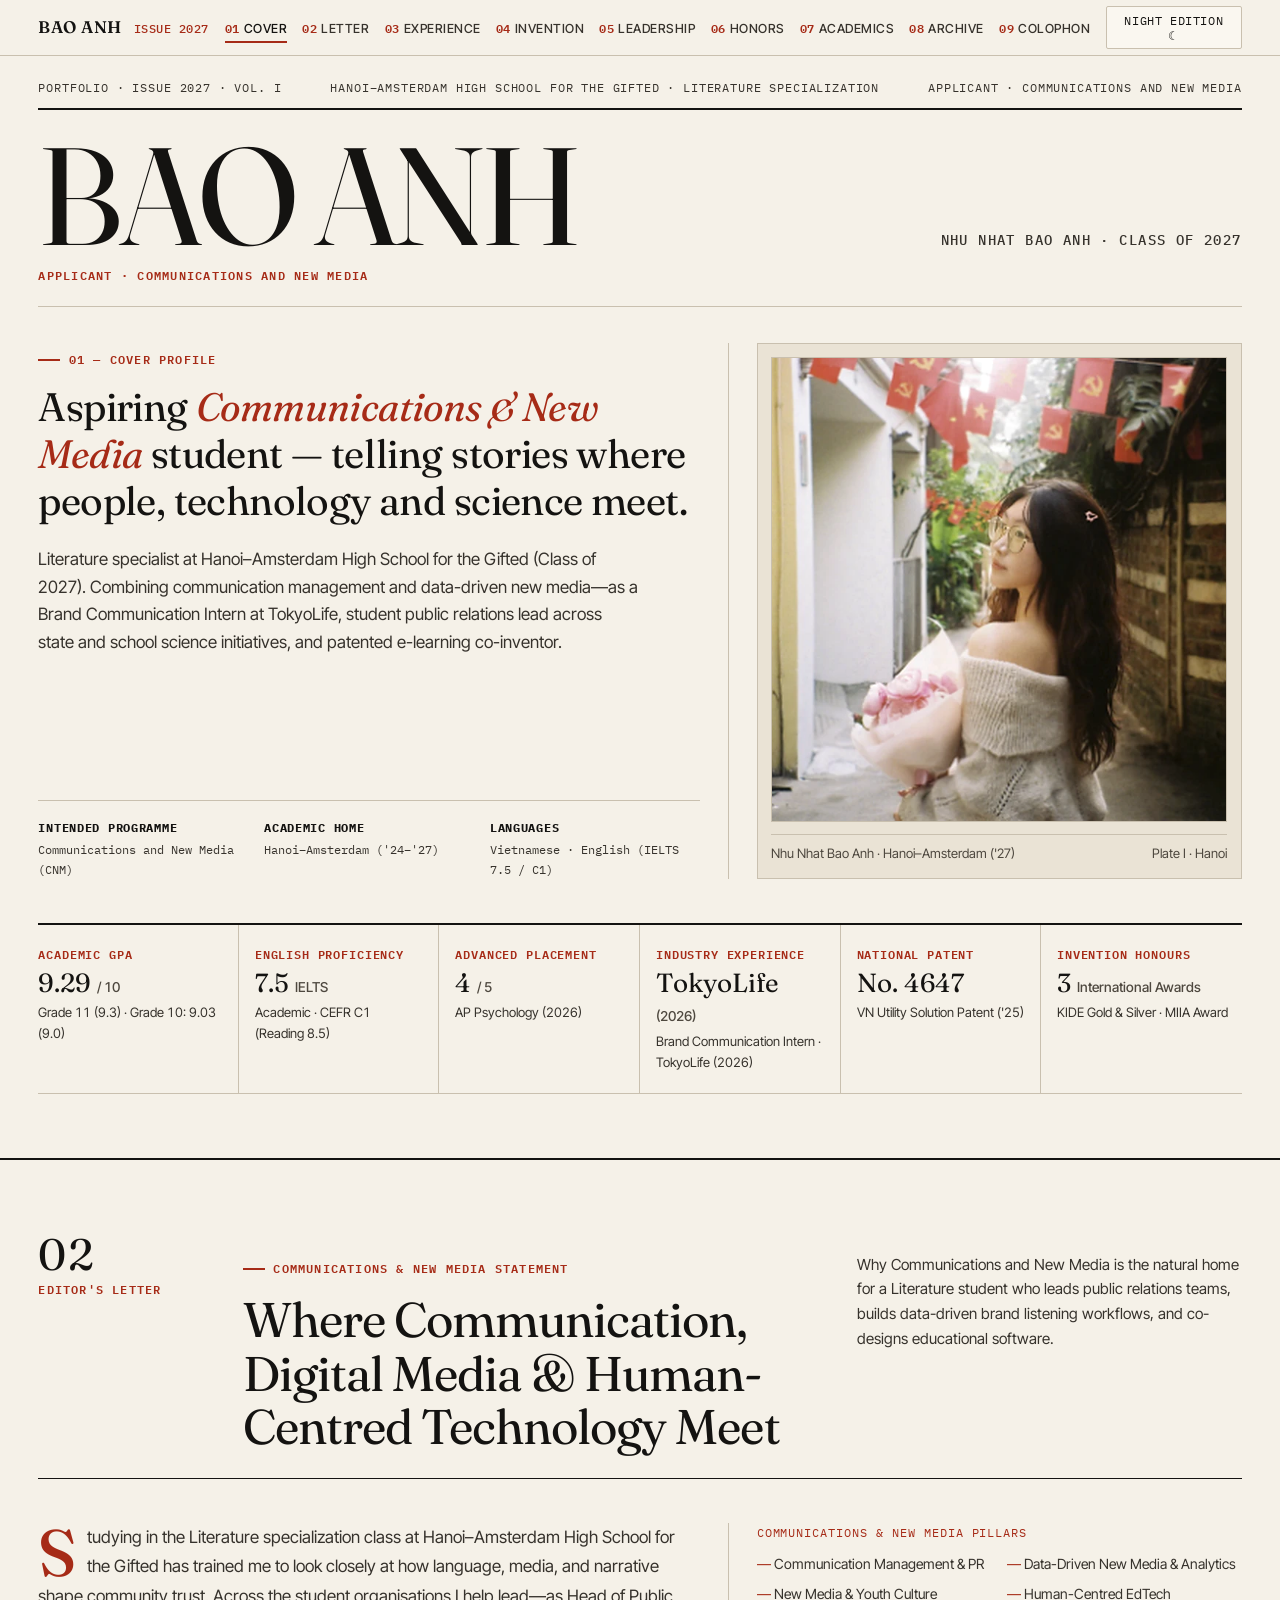
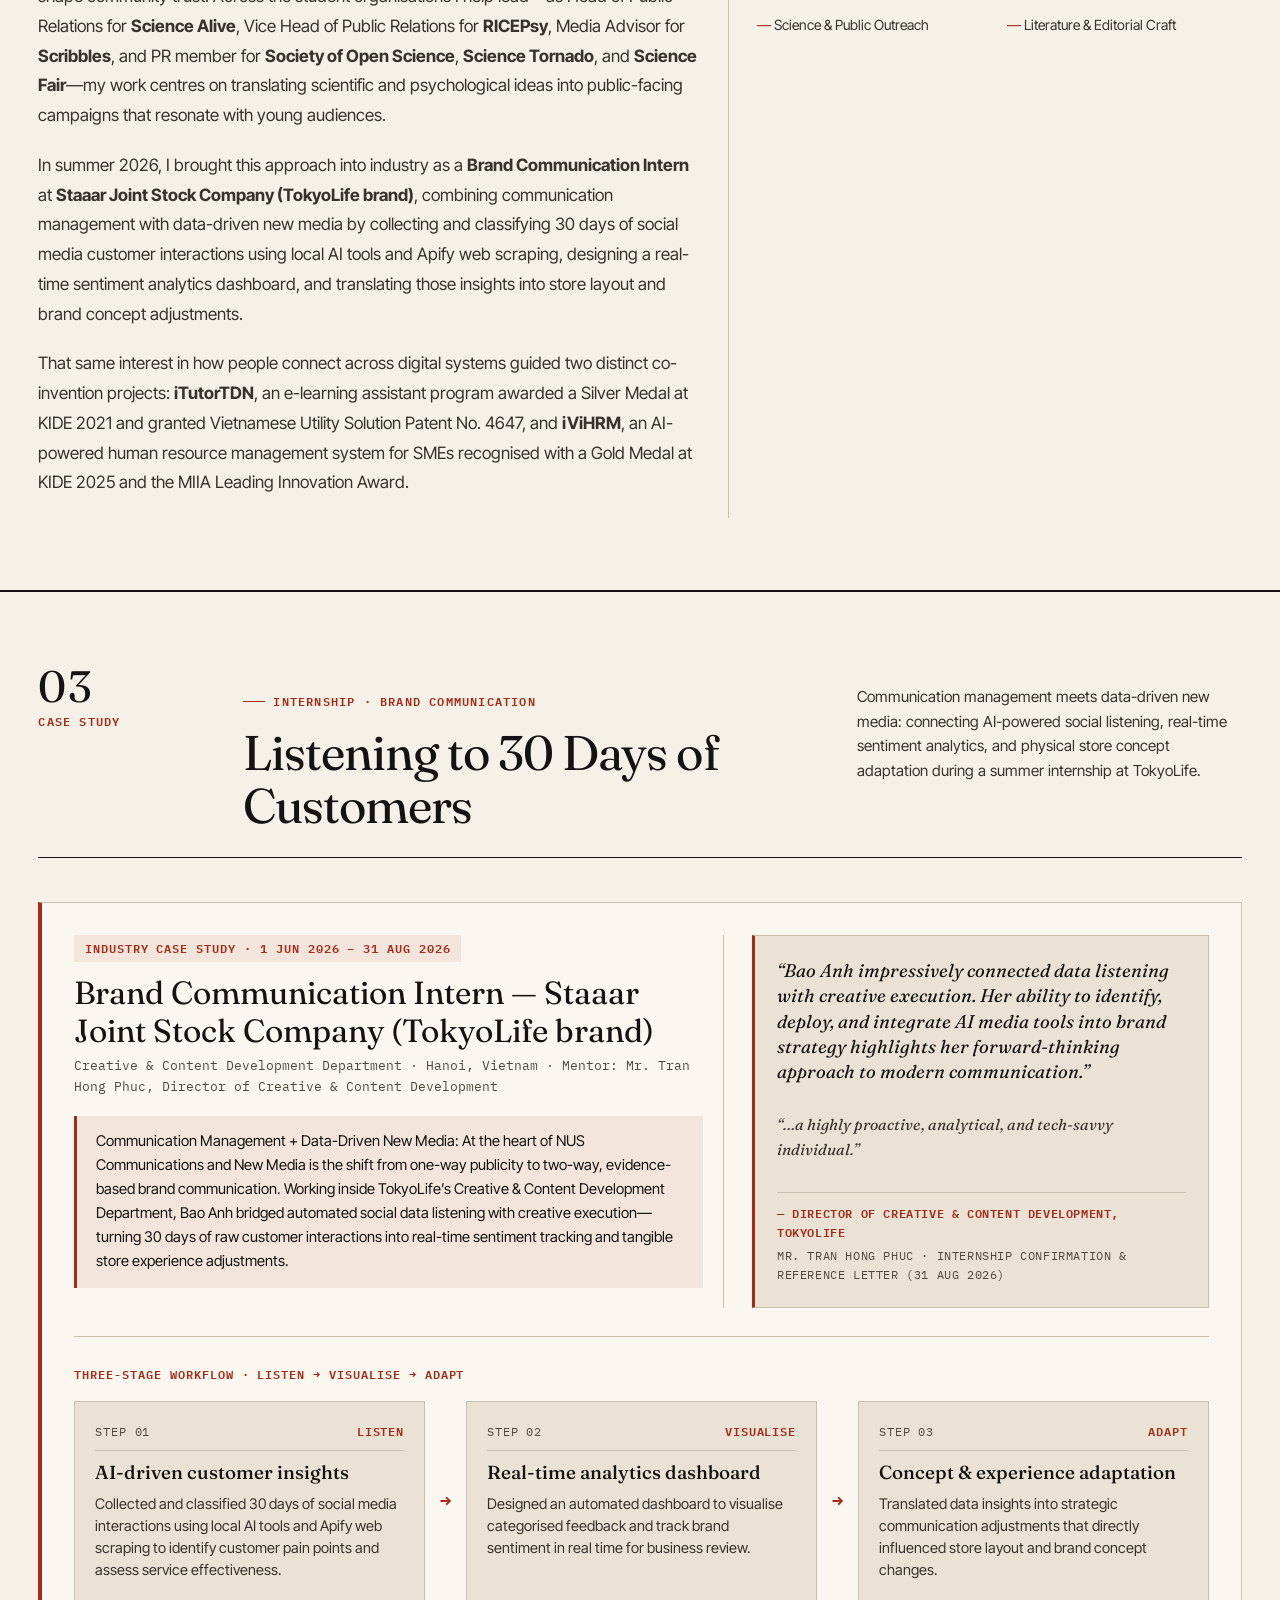
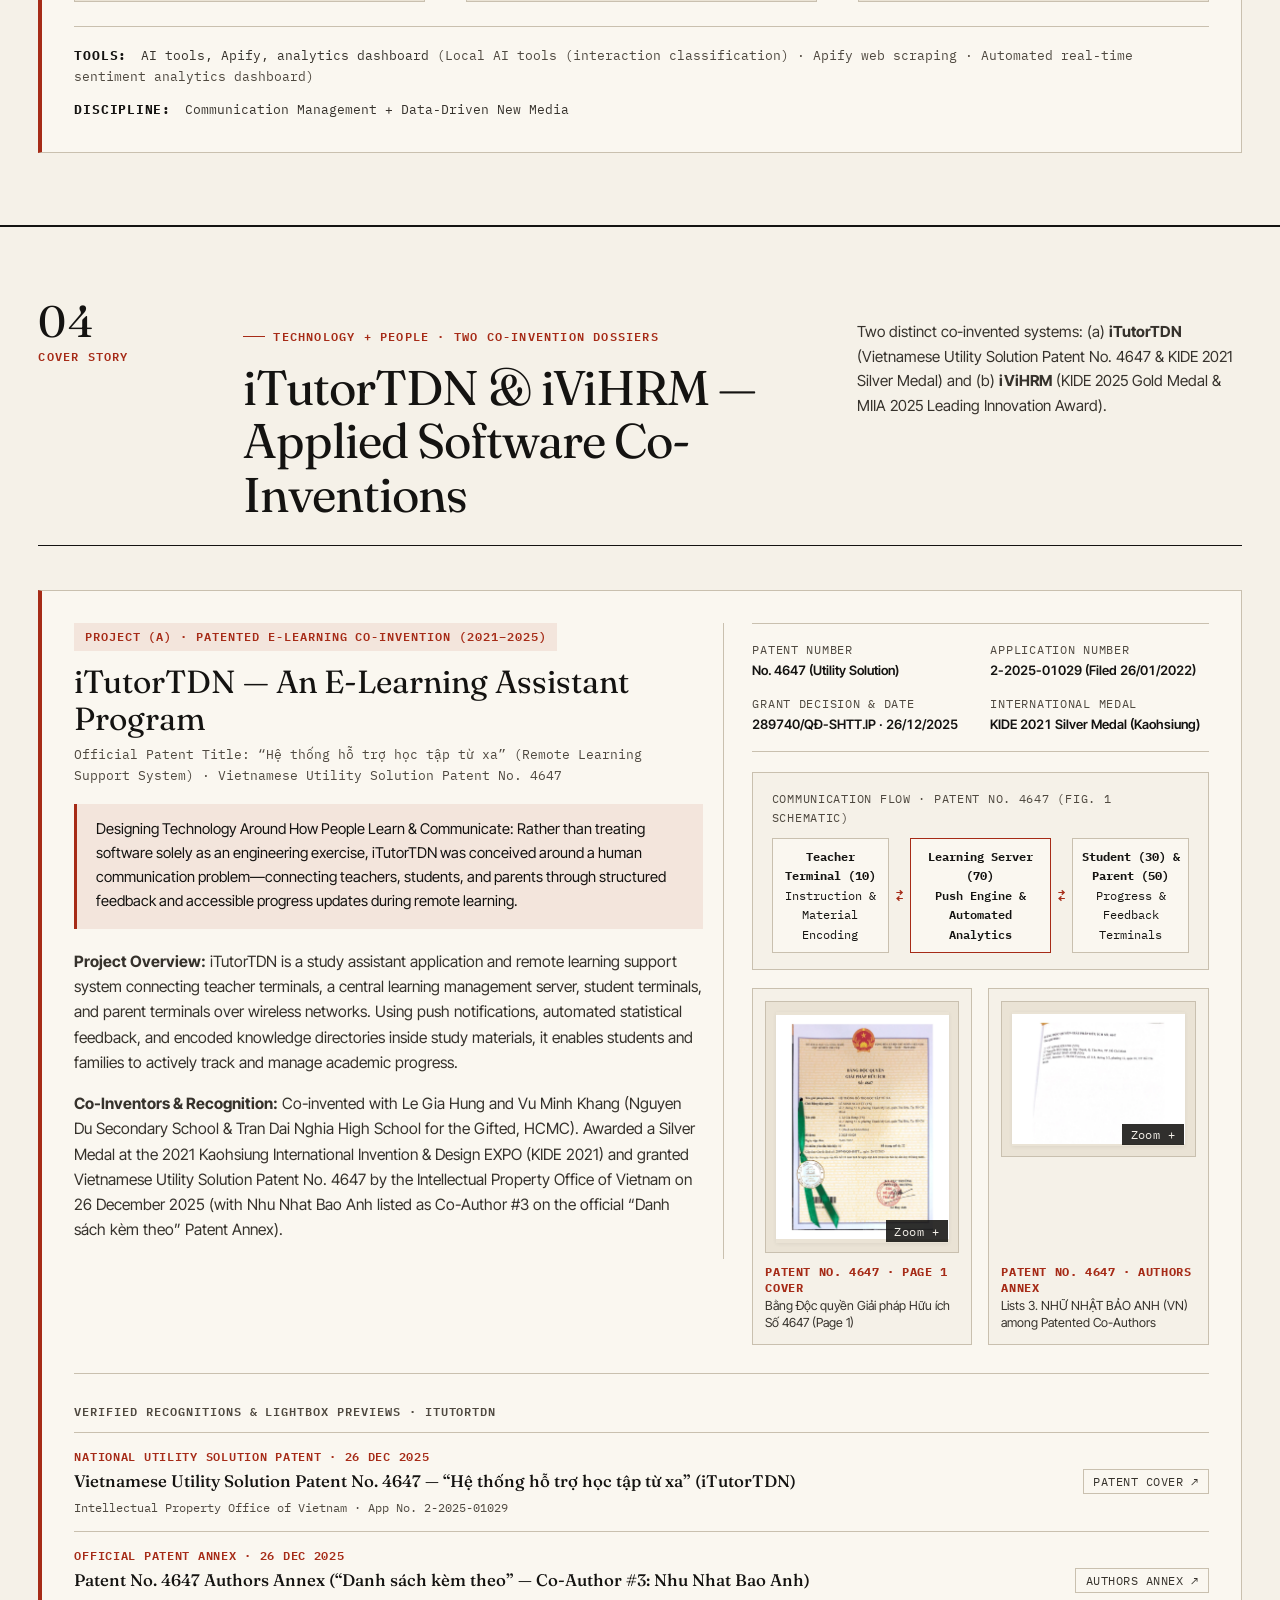
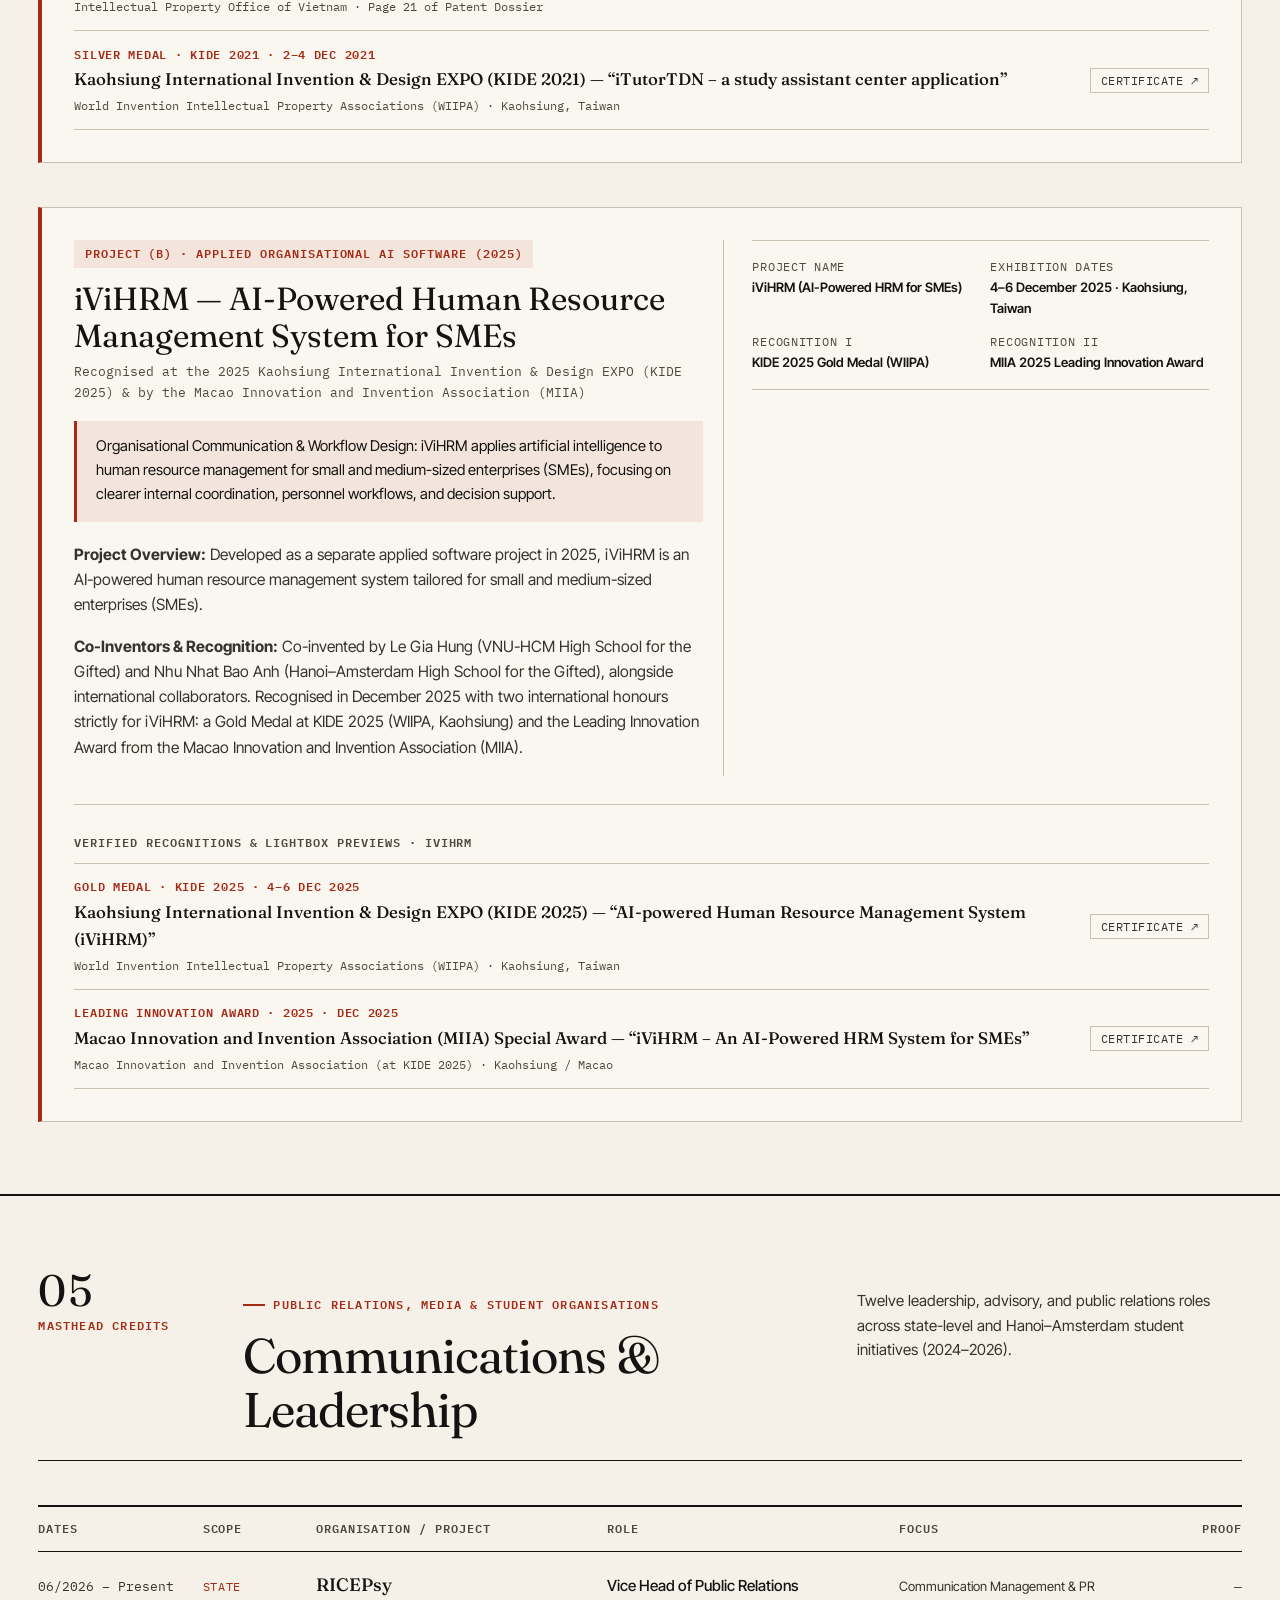
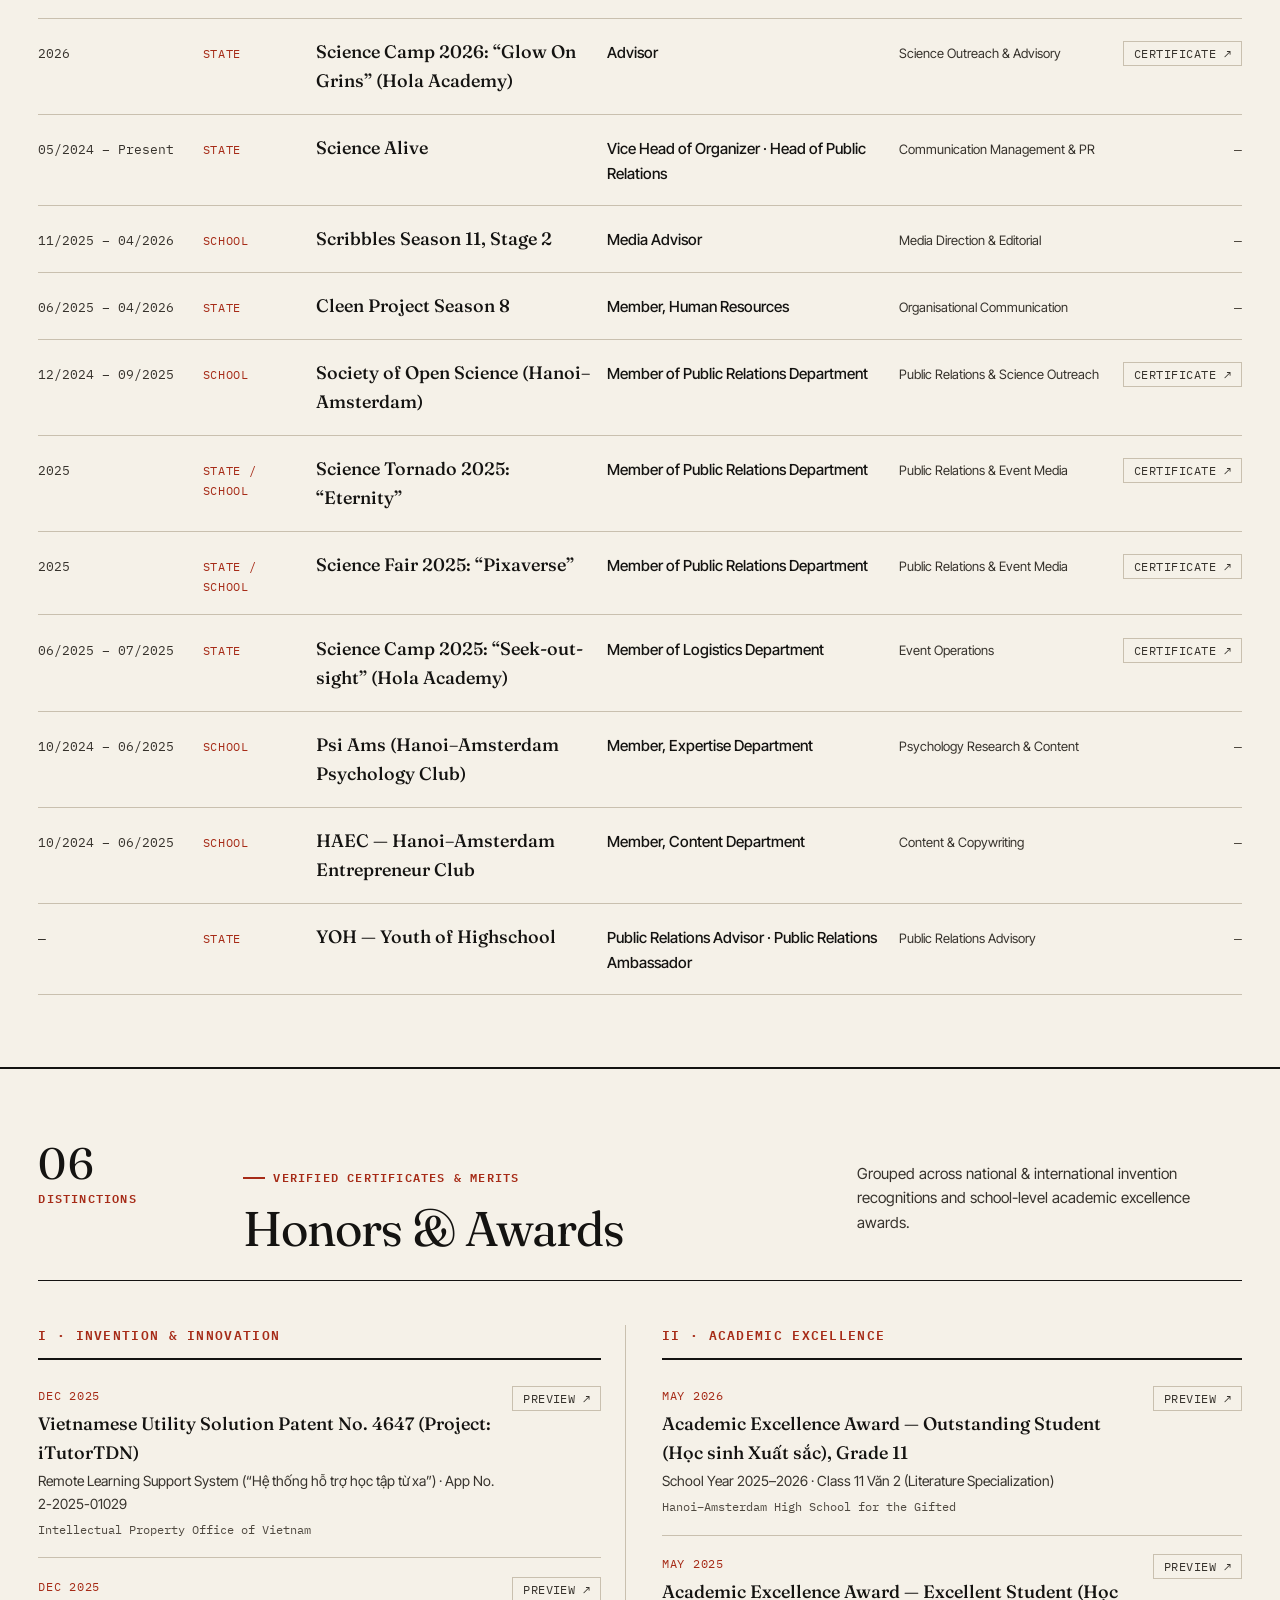
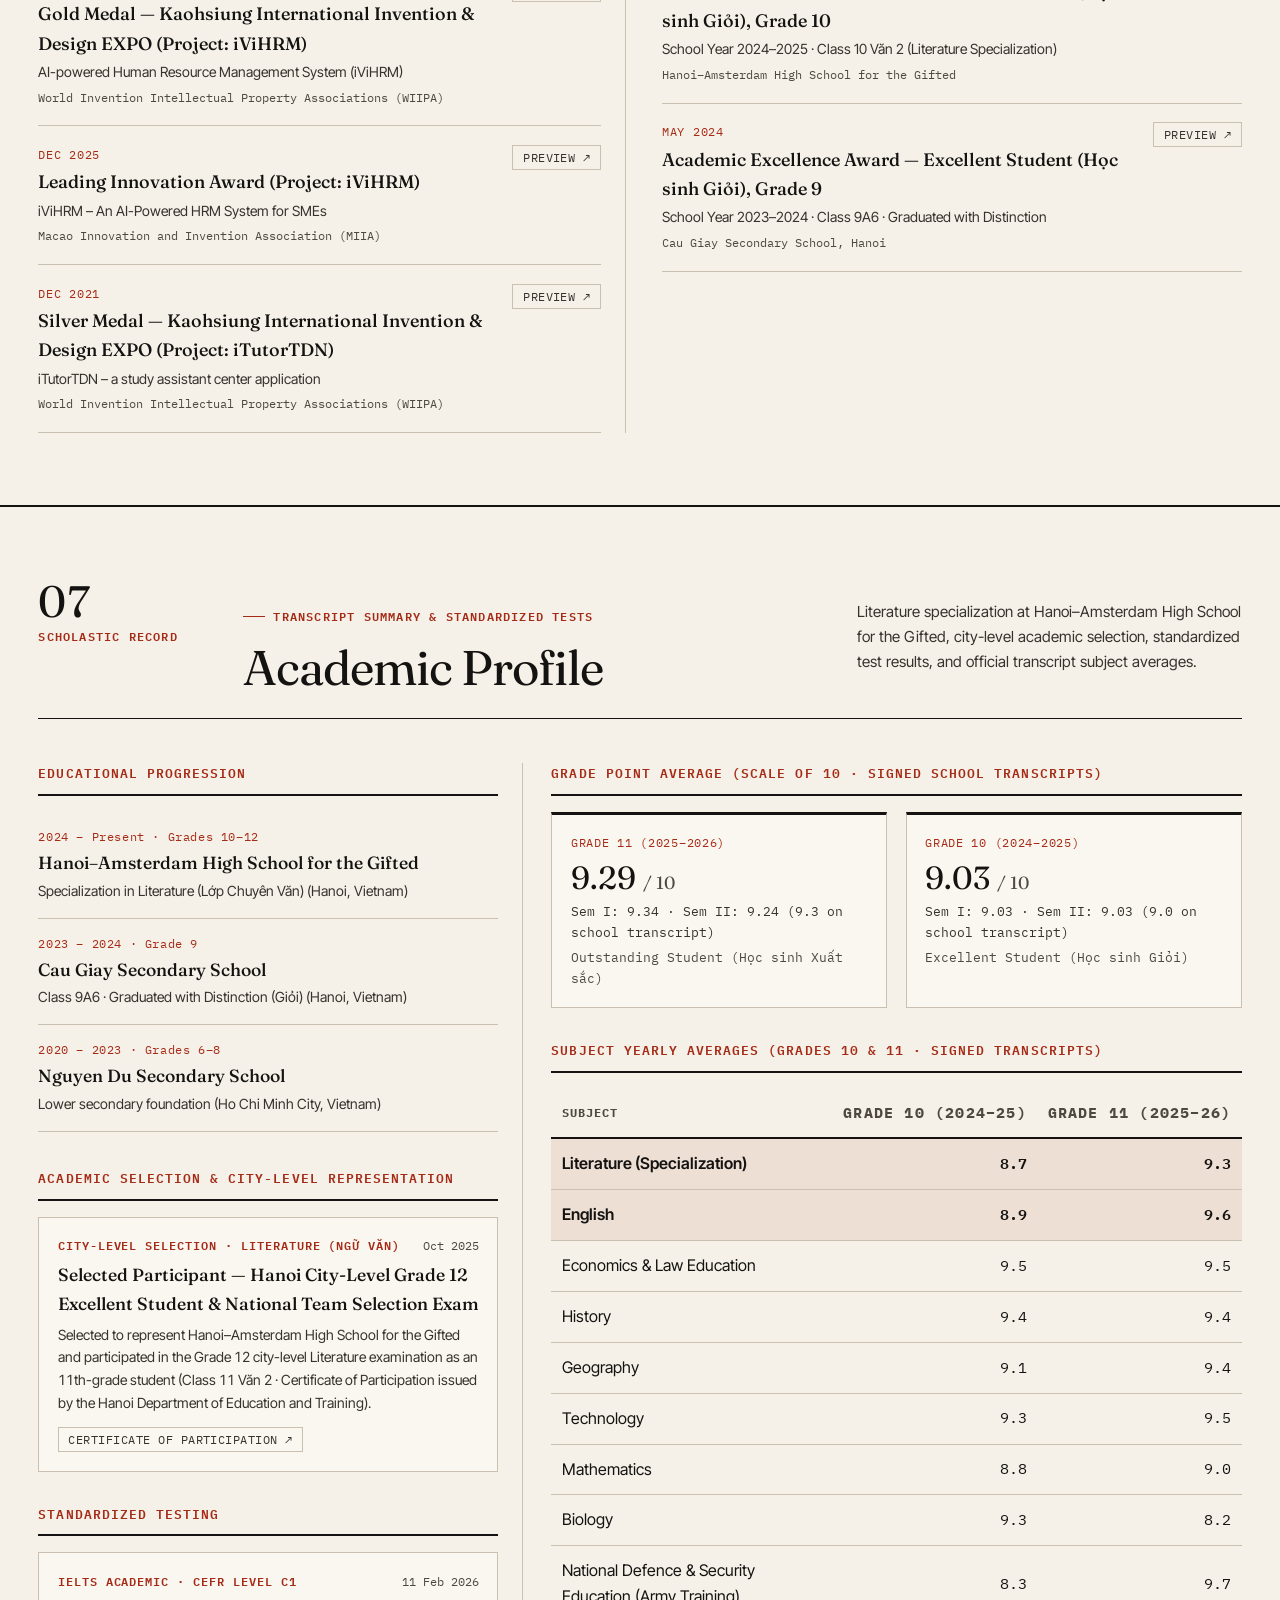
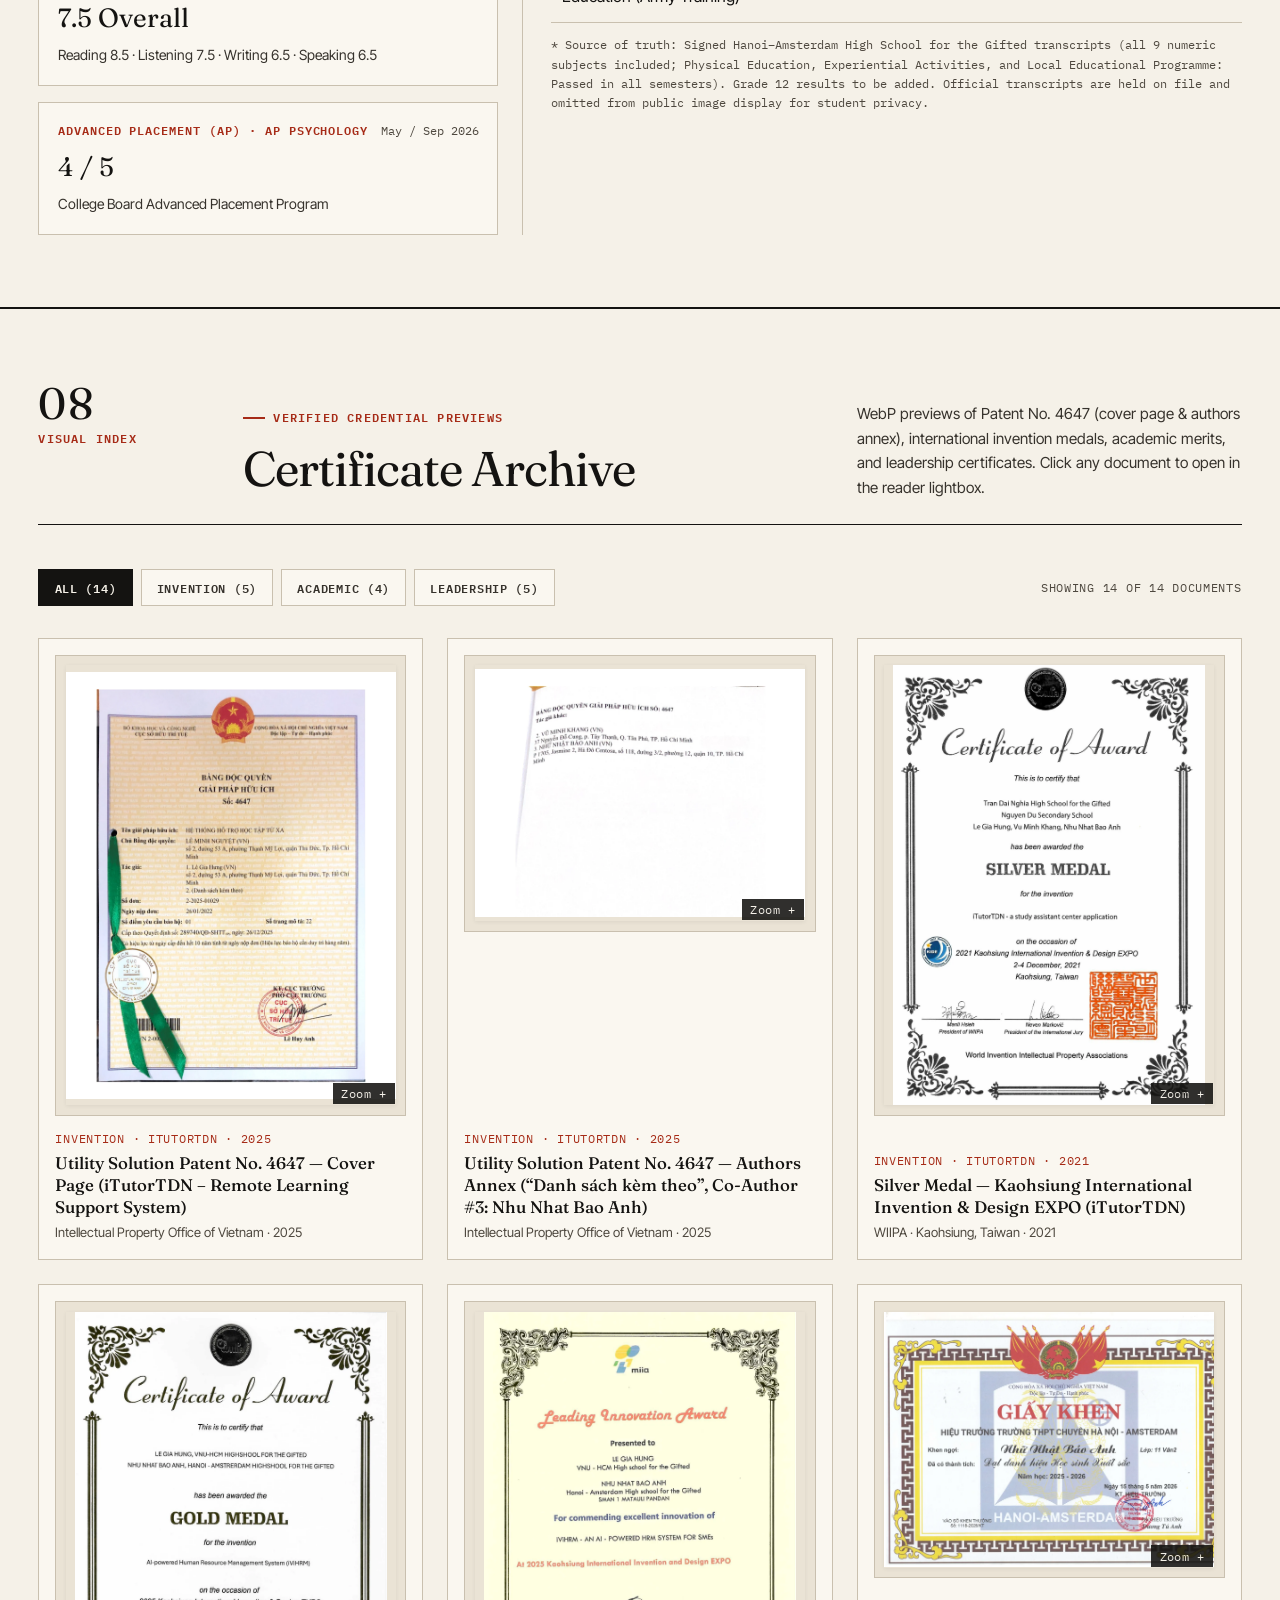
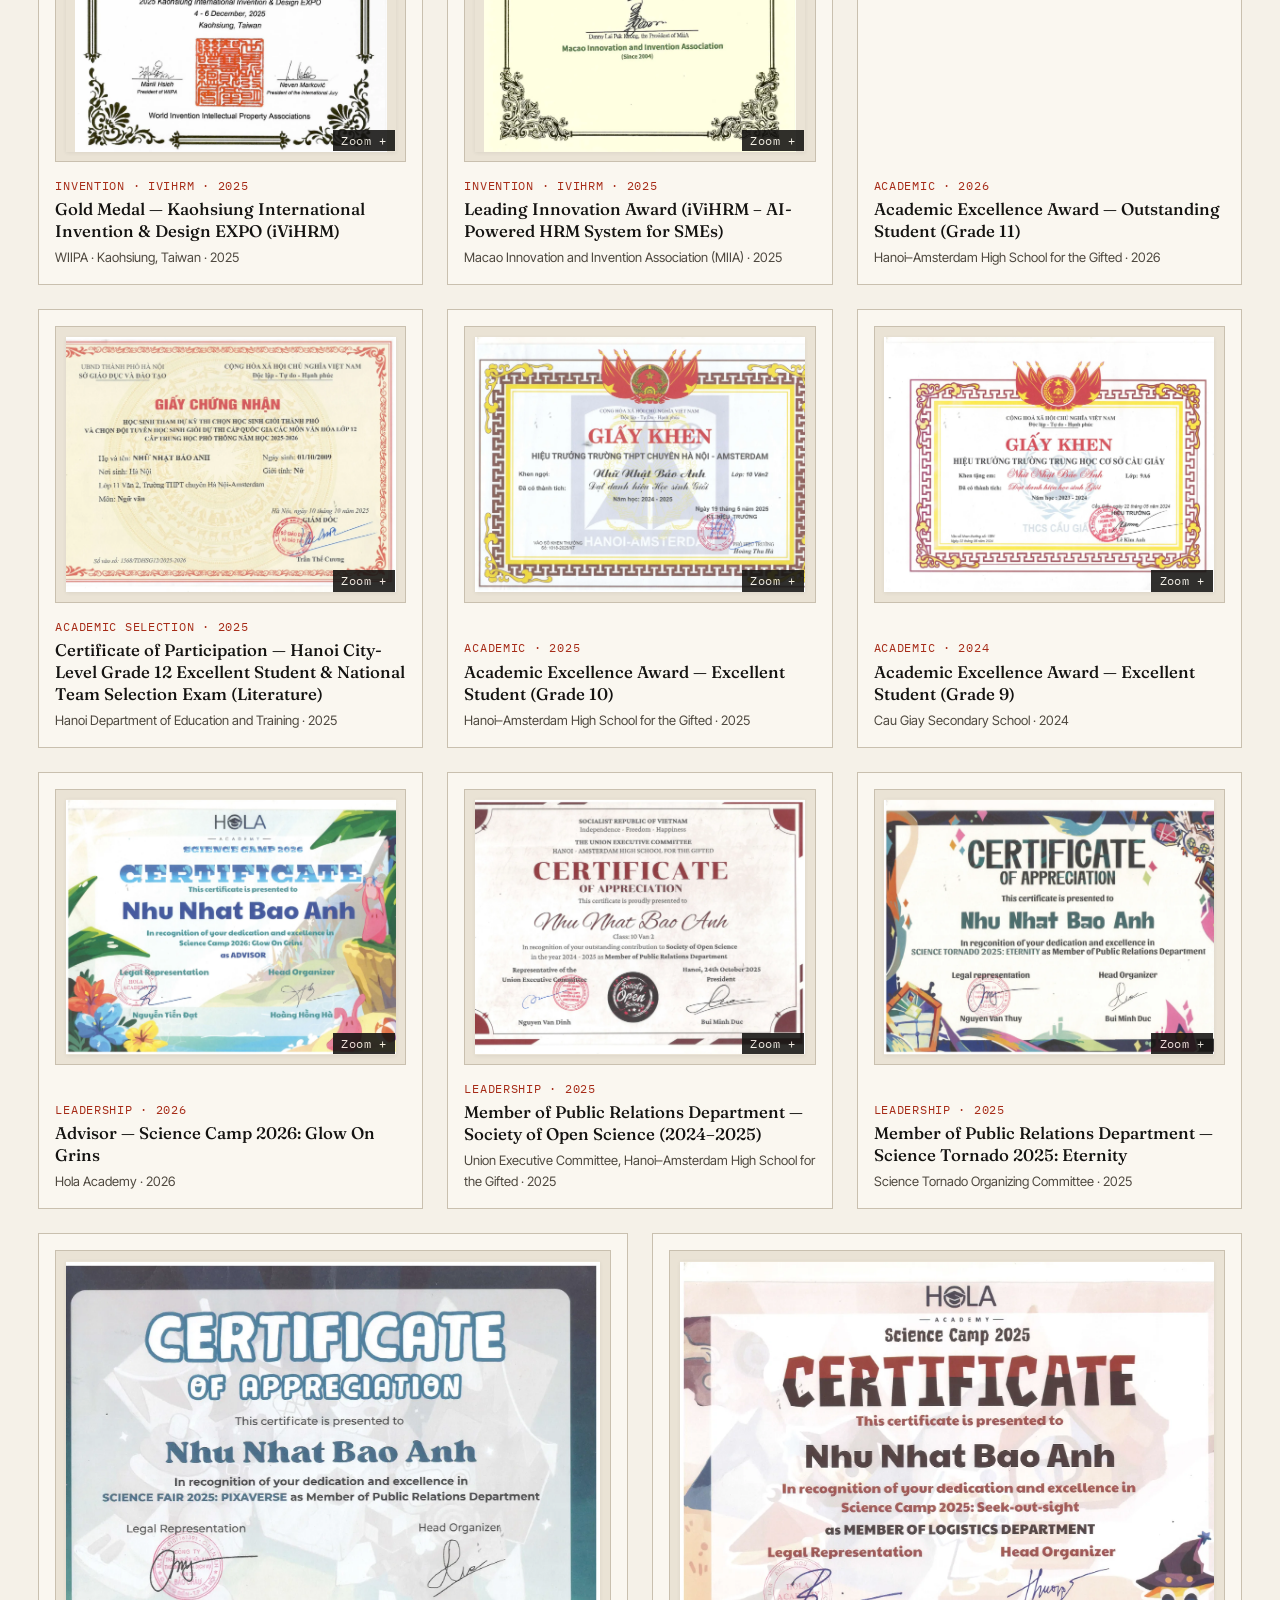
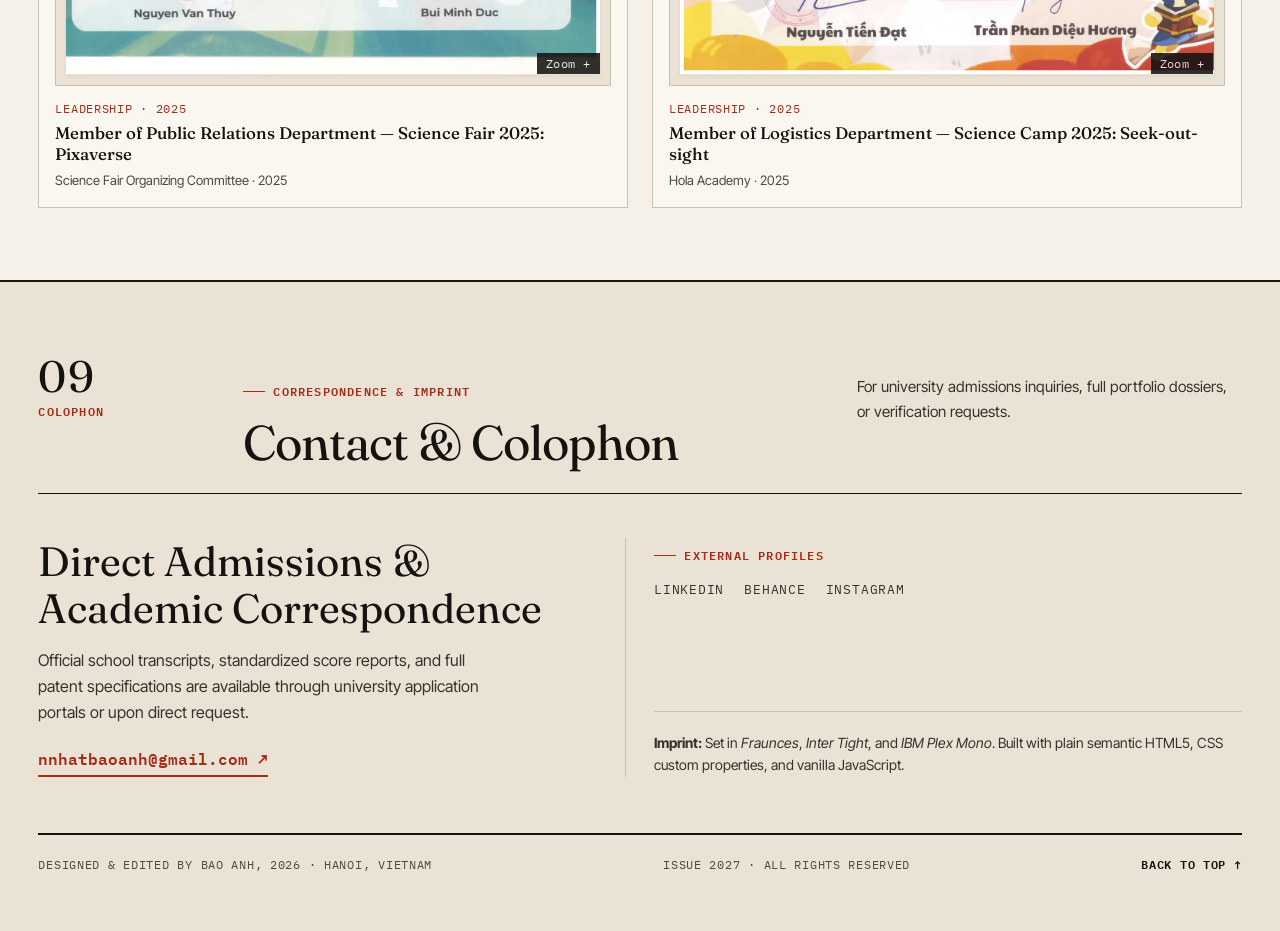
==== commit 0d88c934: "Render certificate and patent previews unredacted as issued" ====
--- a/index.html
+++ b/index.html
@@ -500,7 +500,7 @@
 
           <div class="colophon-imprint">
             <p>
-              <strong>Imprint:</strong> Set in <em>Fraunces</em>, <em>Inter Tight</em>, and <em>IBM Plex Mono</em>. Built with plain semantic HTML5, CSS custom properties, and vanilla JavaScript. Sensitive personal identifiers have been redacted in accordance with minor privacy guidelines.
+              <strong>Imprint:</strong> Set in <em>Fraunces</em>, <em>Inter Tight</em>, and <em>IBM Plex Mono</em>. Built with plain semantic HTML5, CSS custom properties, and vanilla JavaScript.
             </p>
           </div>
         </div>
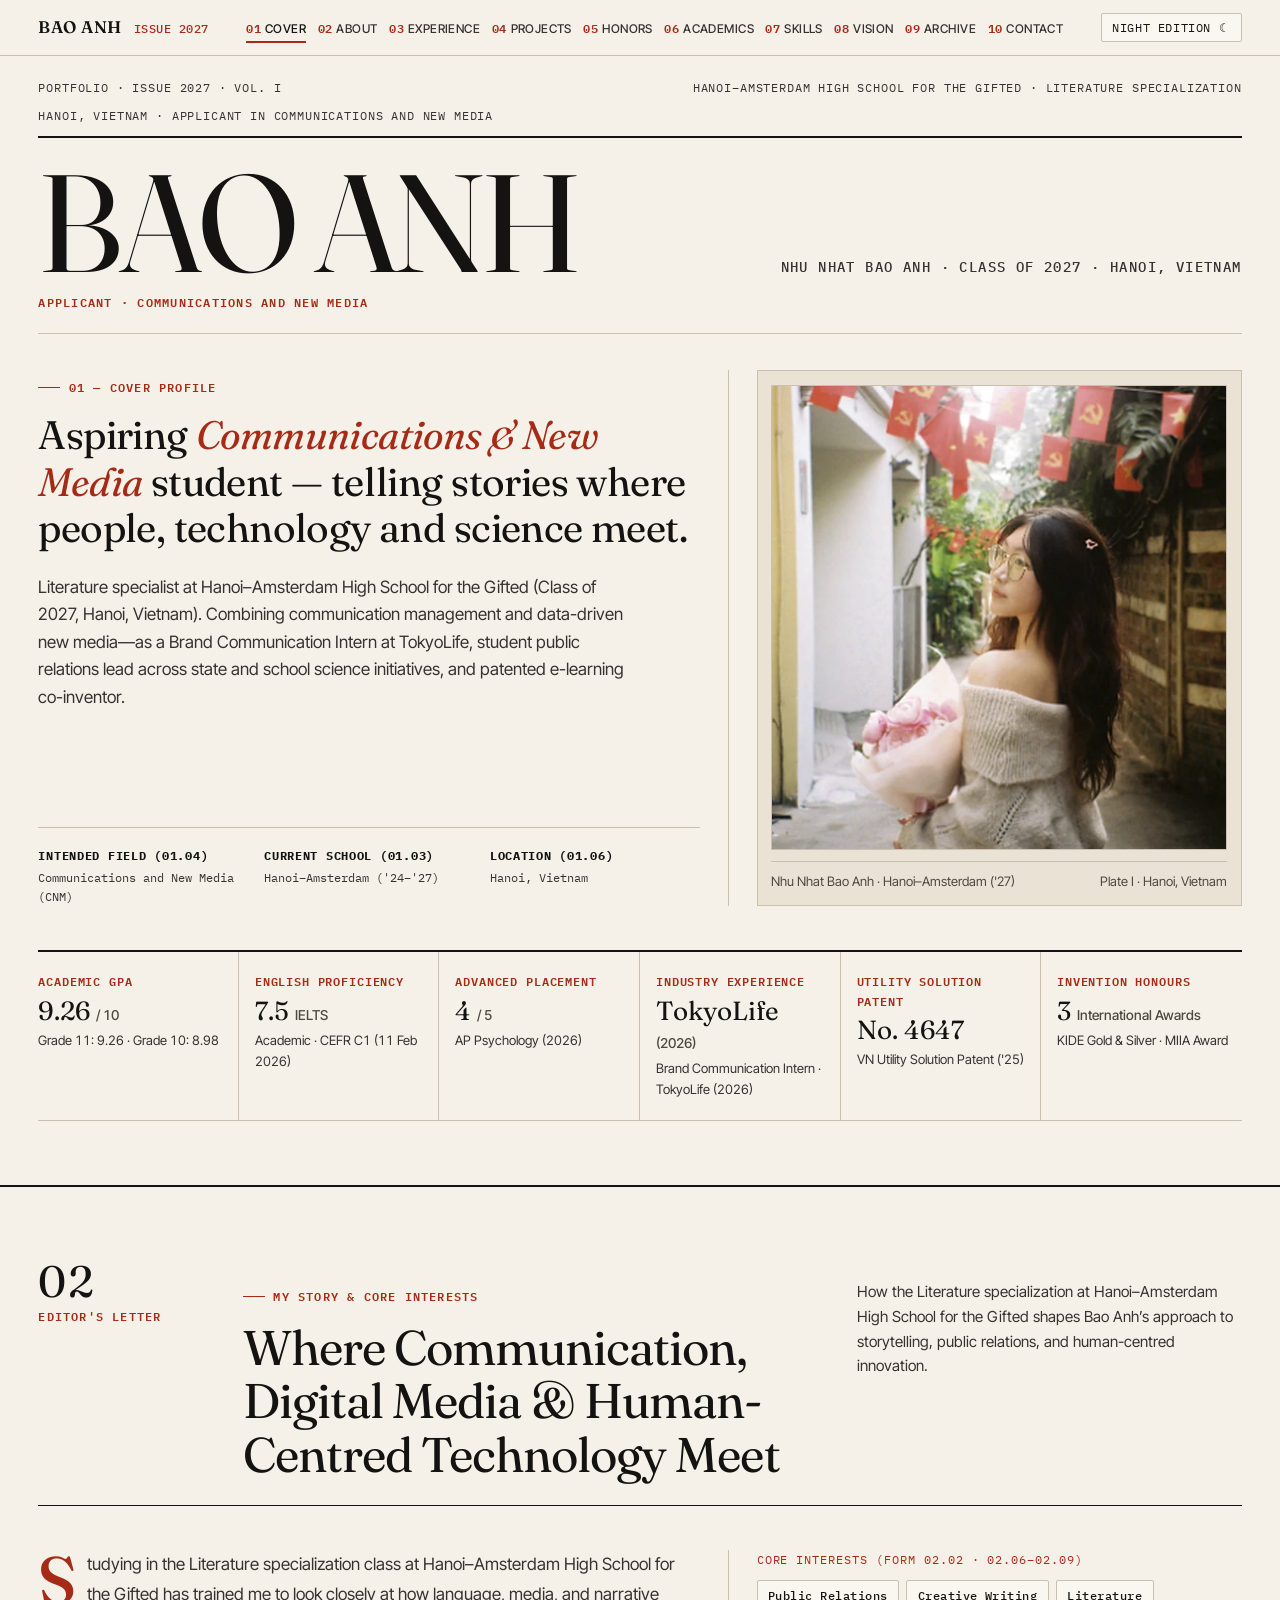
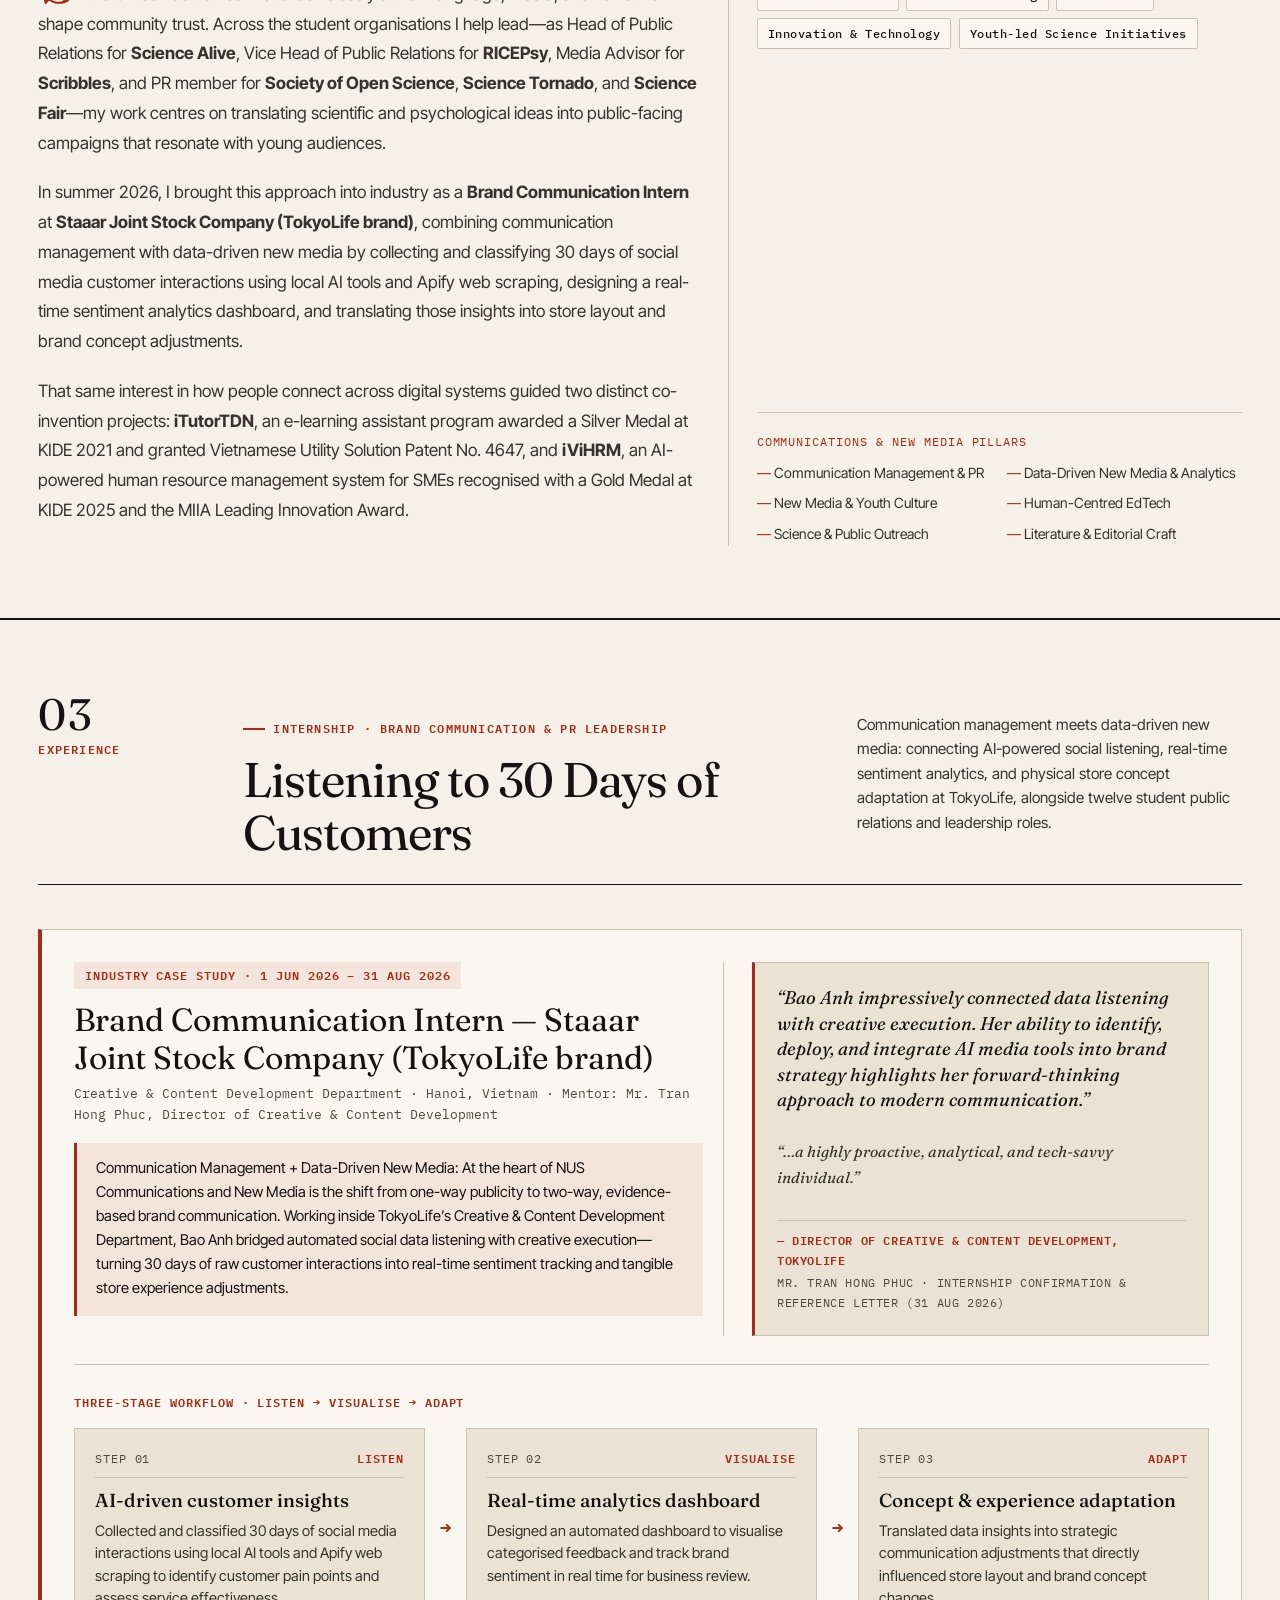
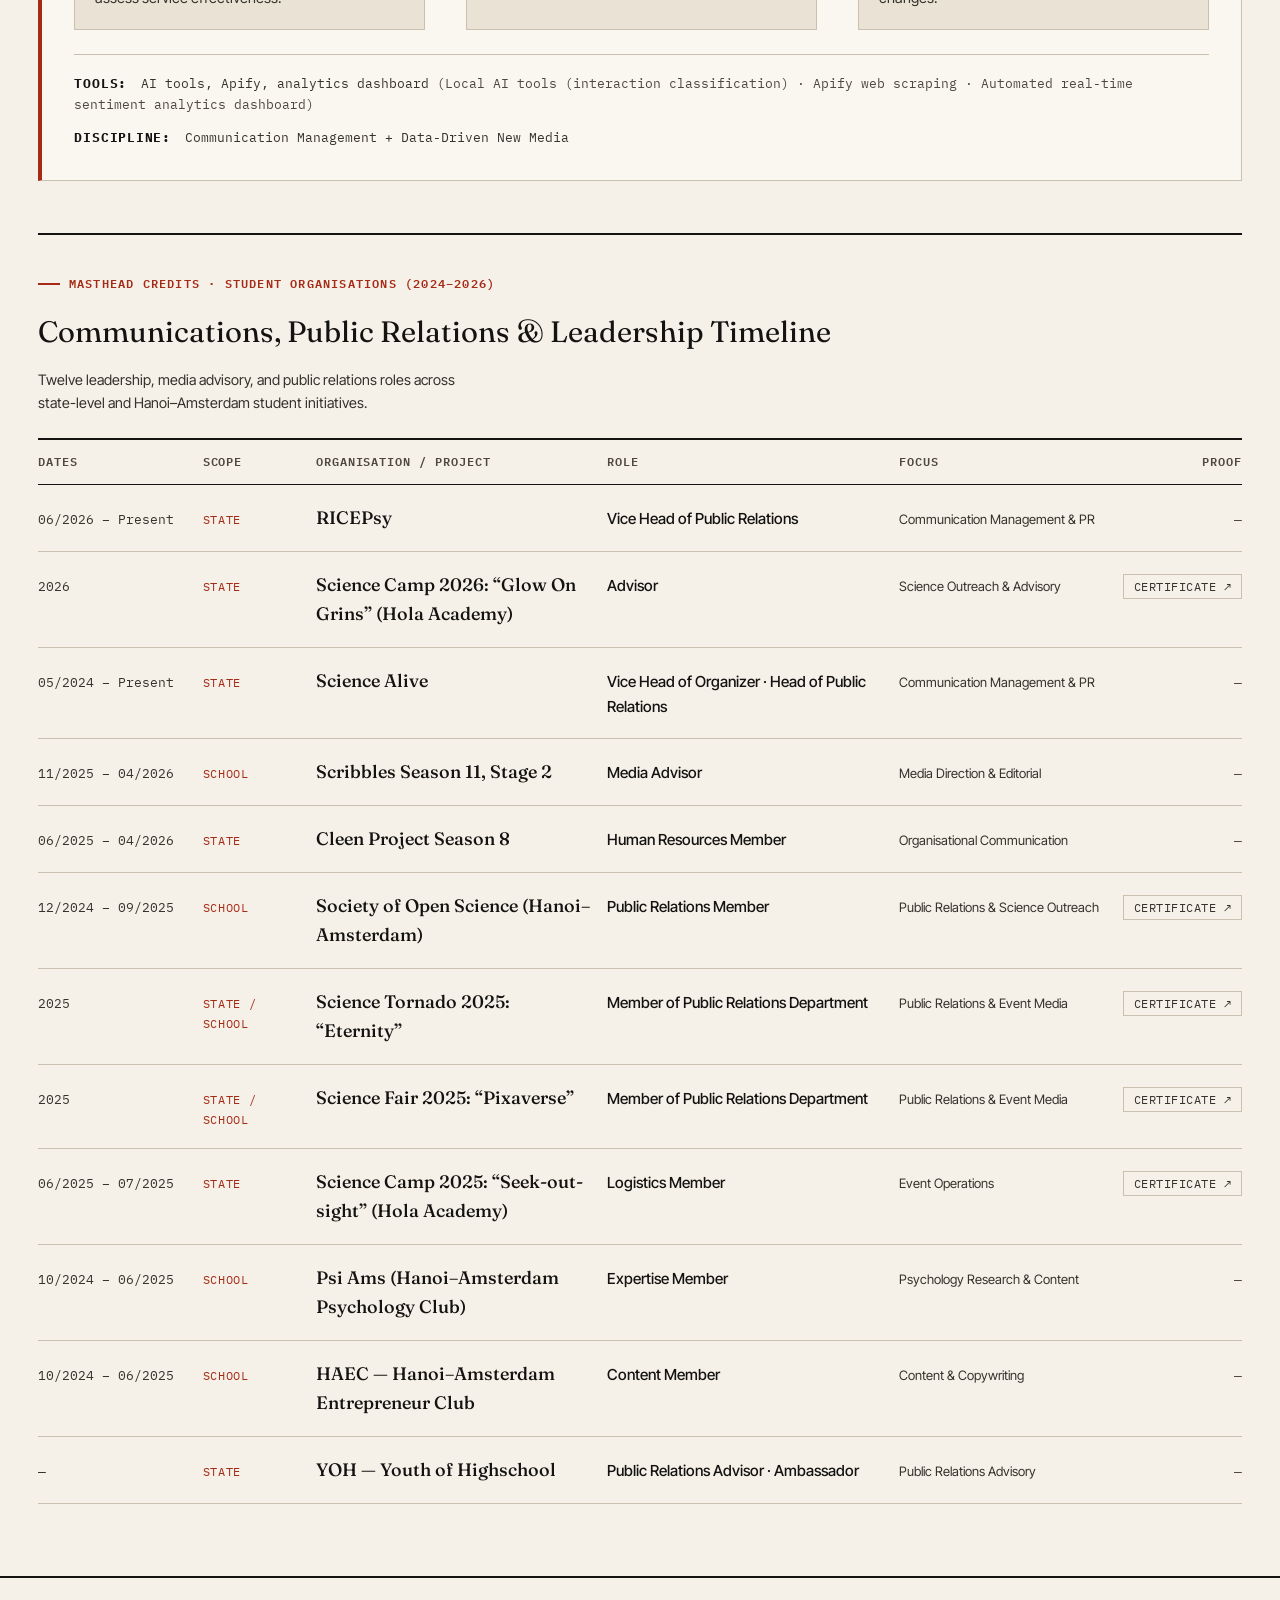
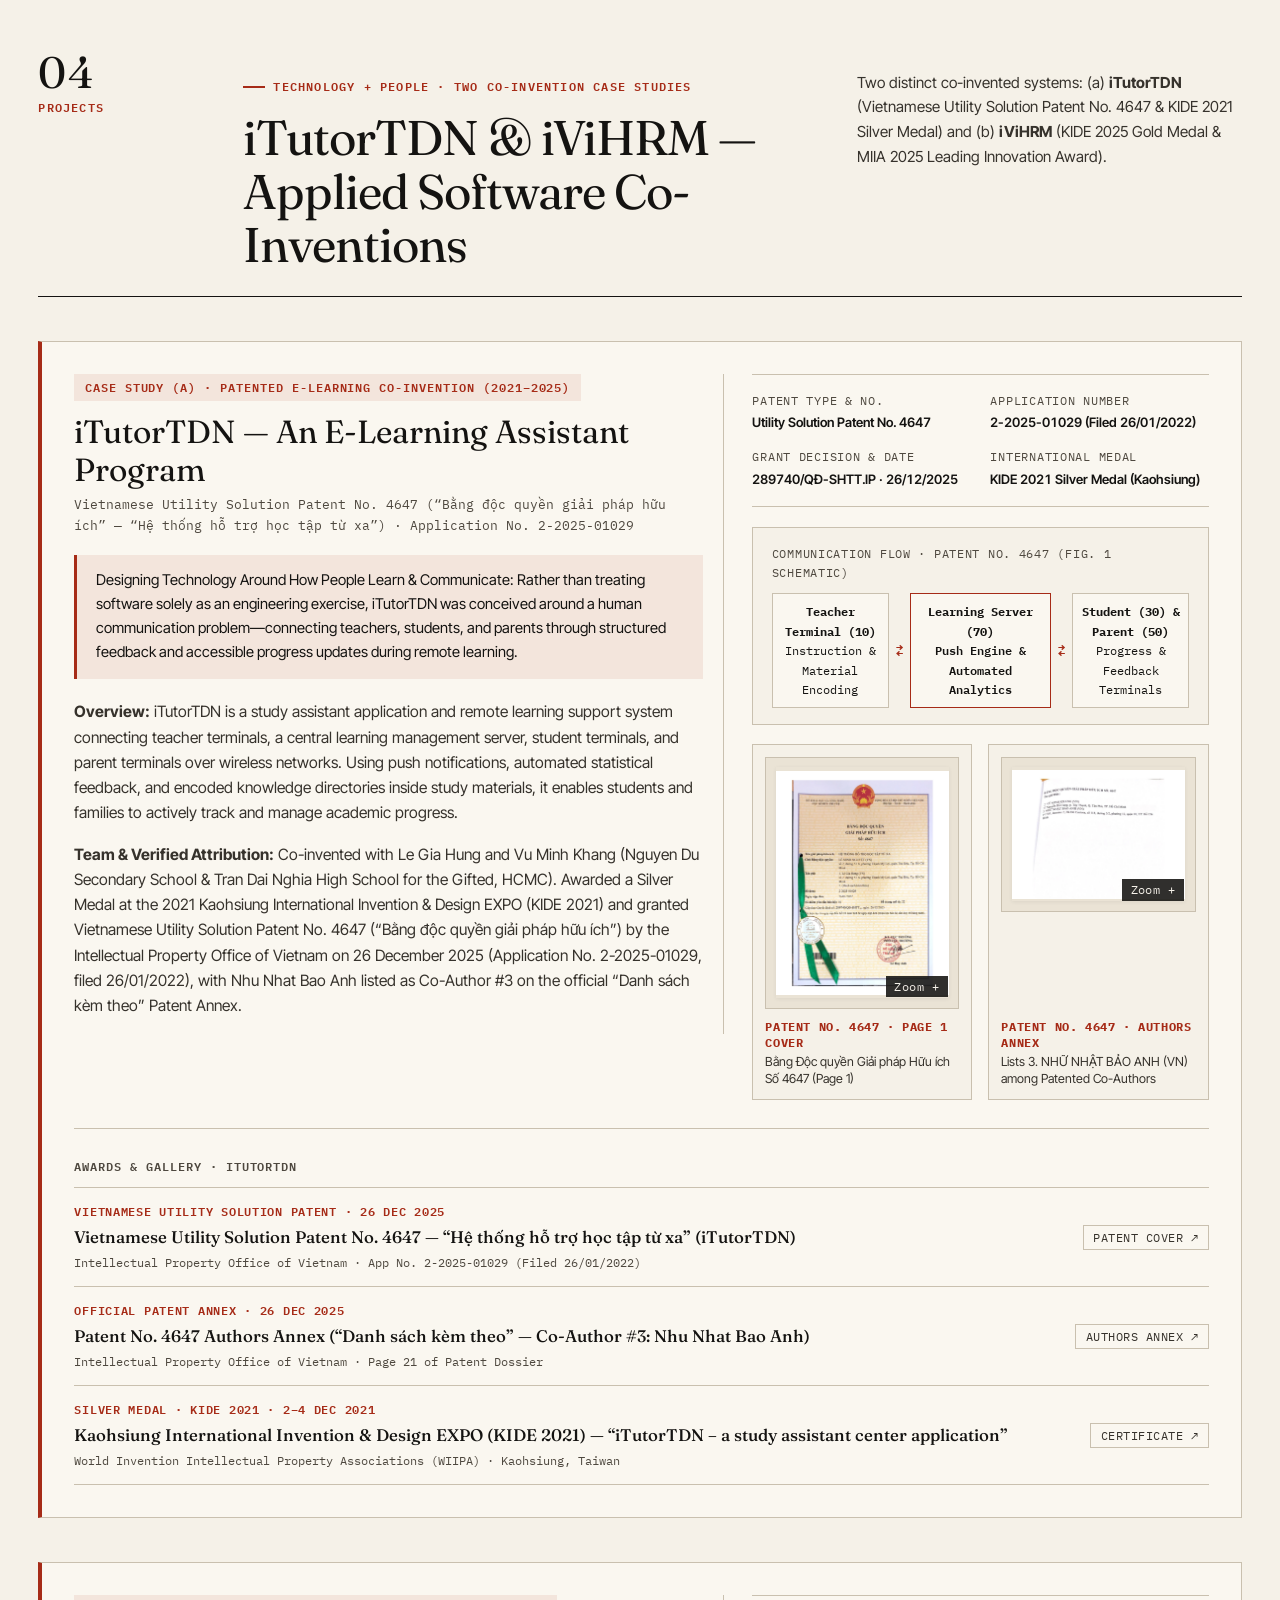
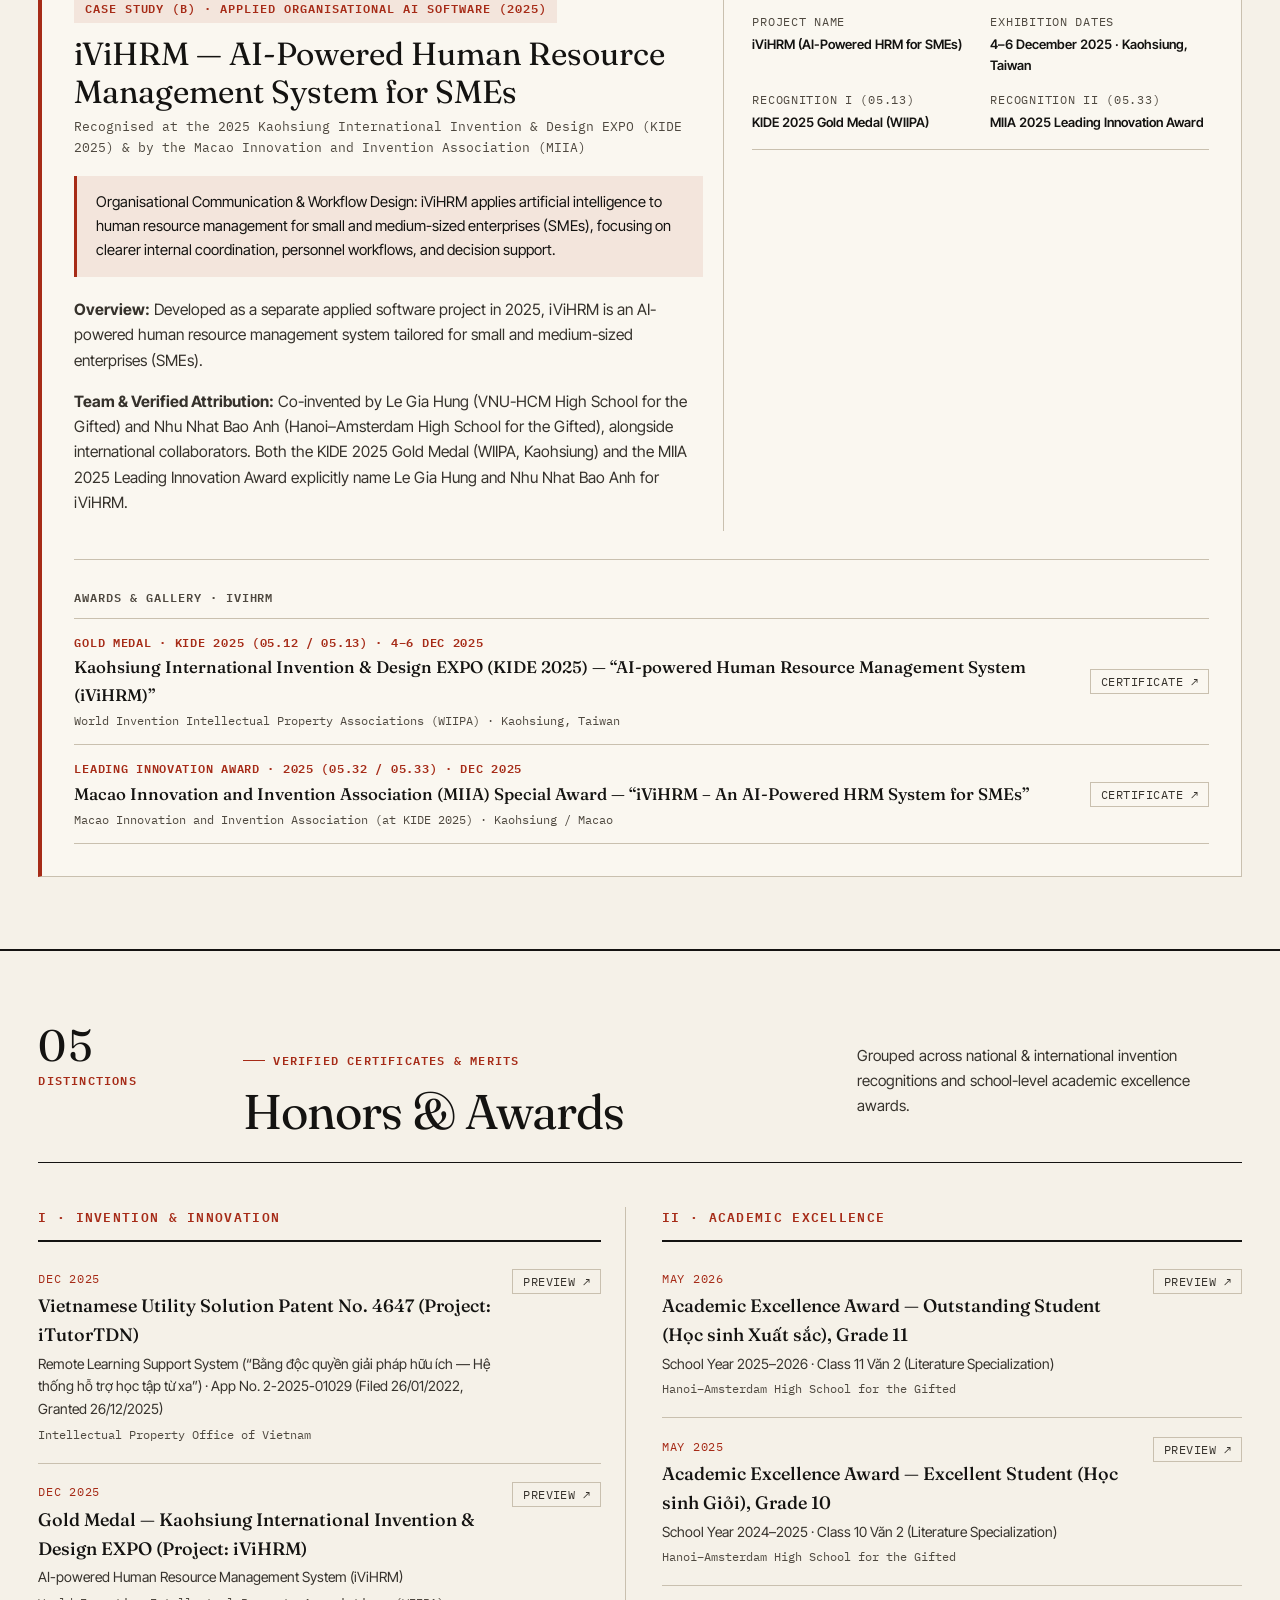
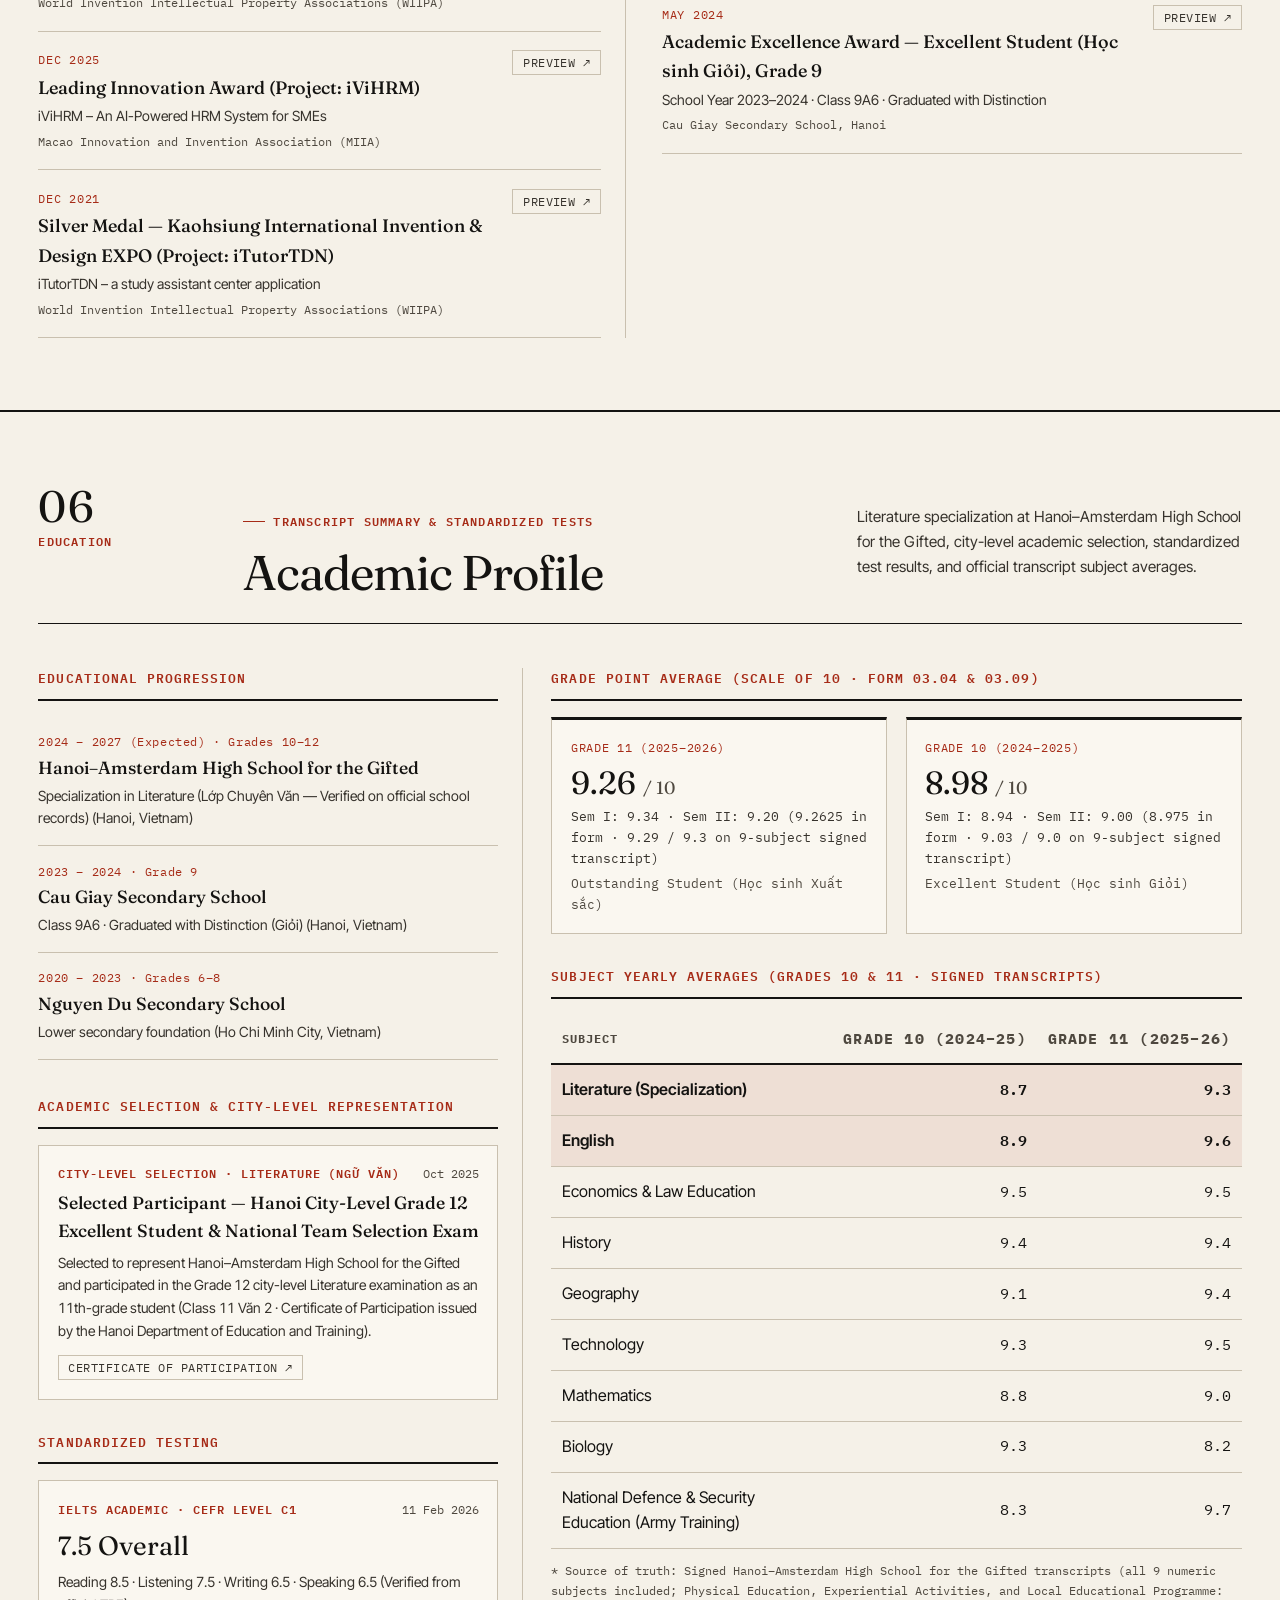
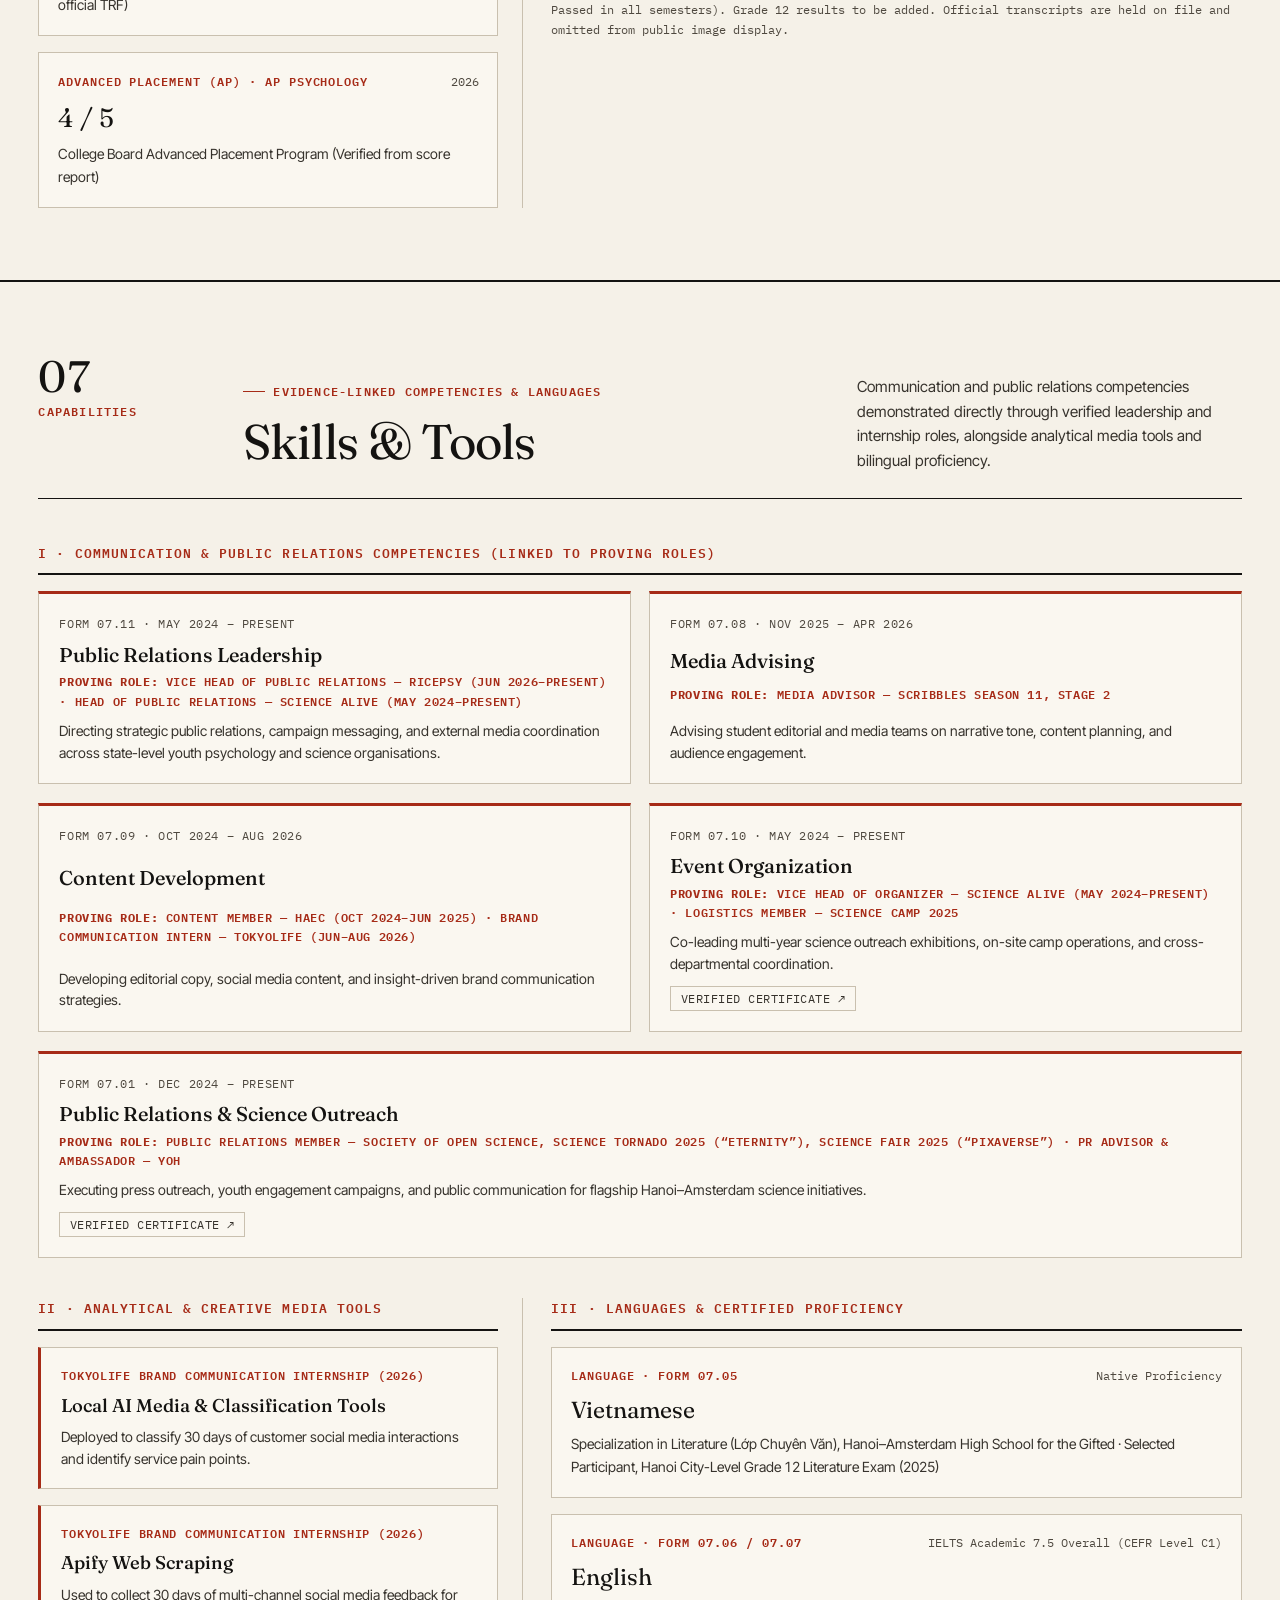
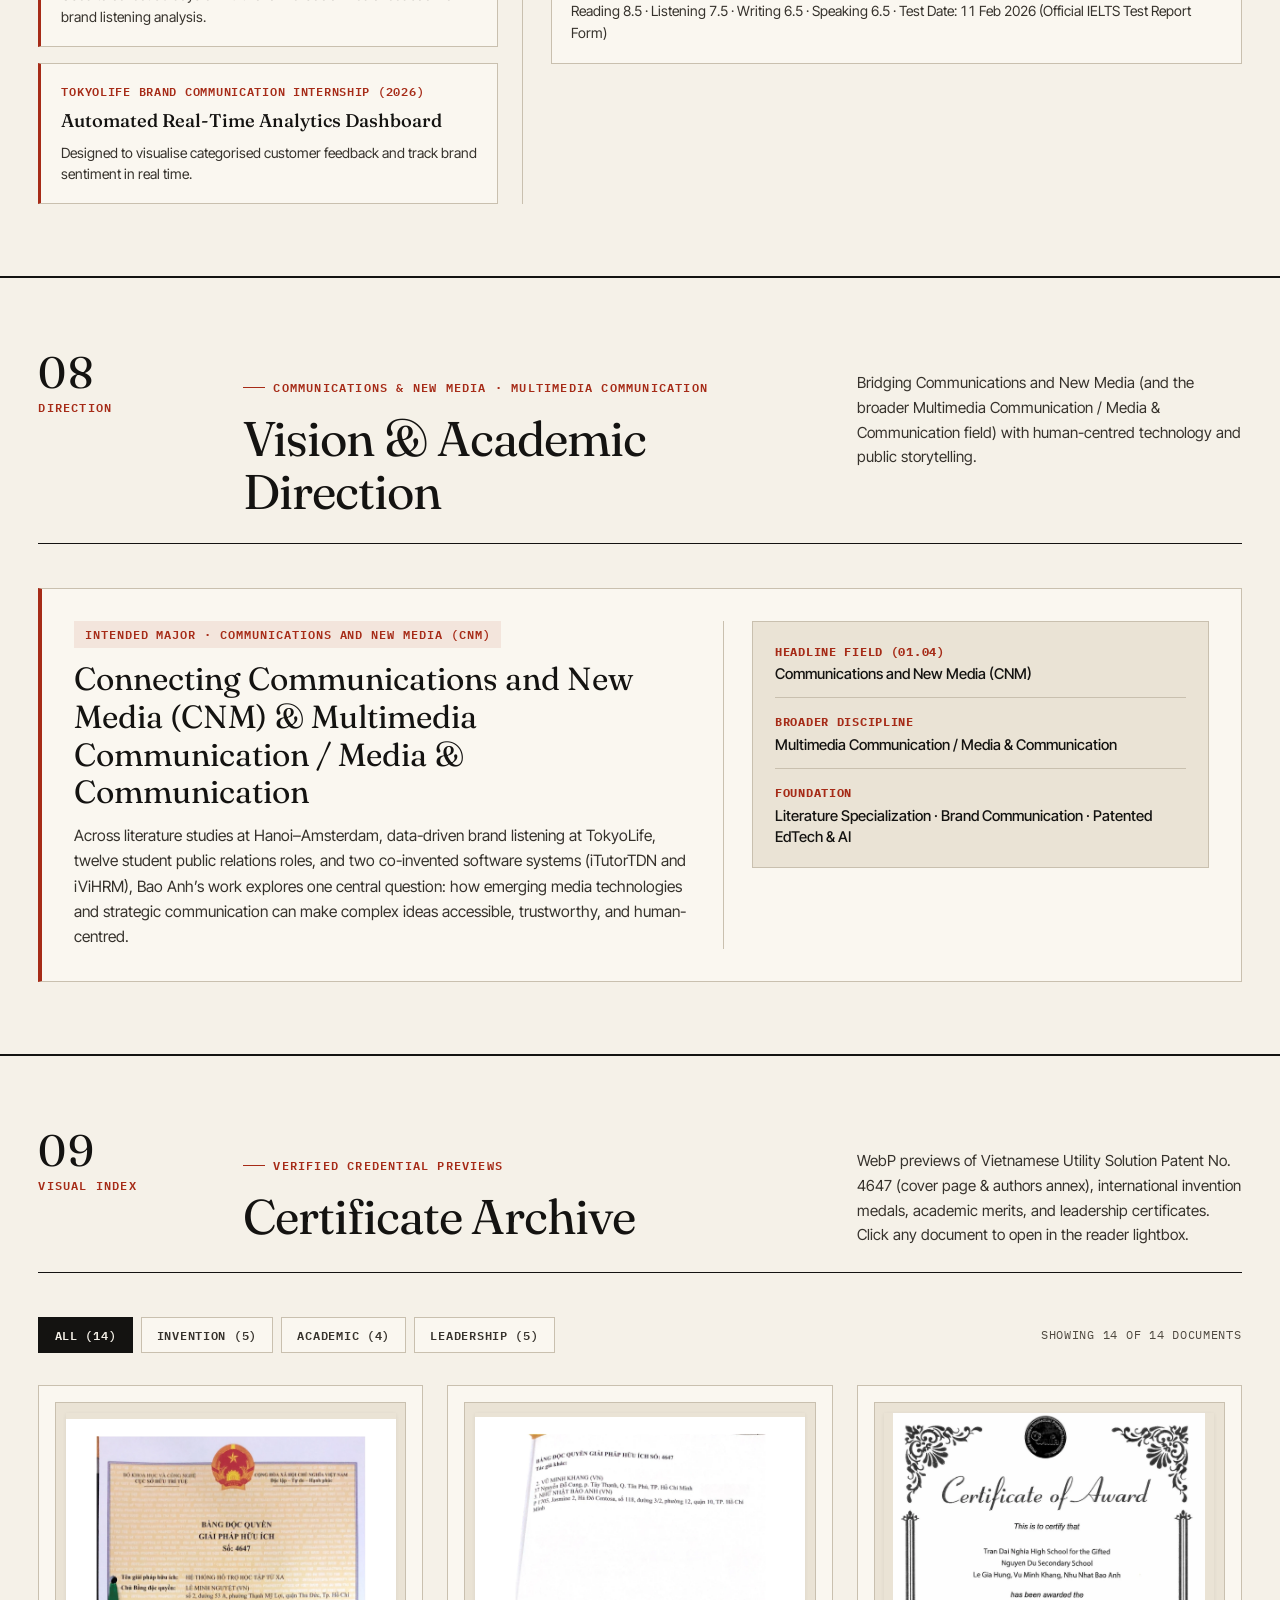
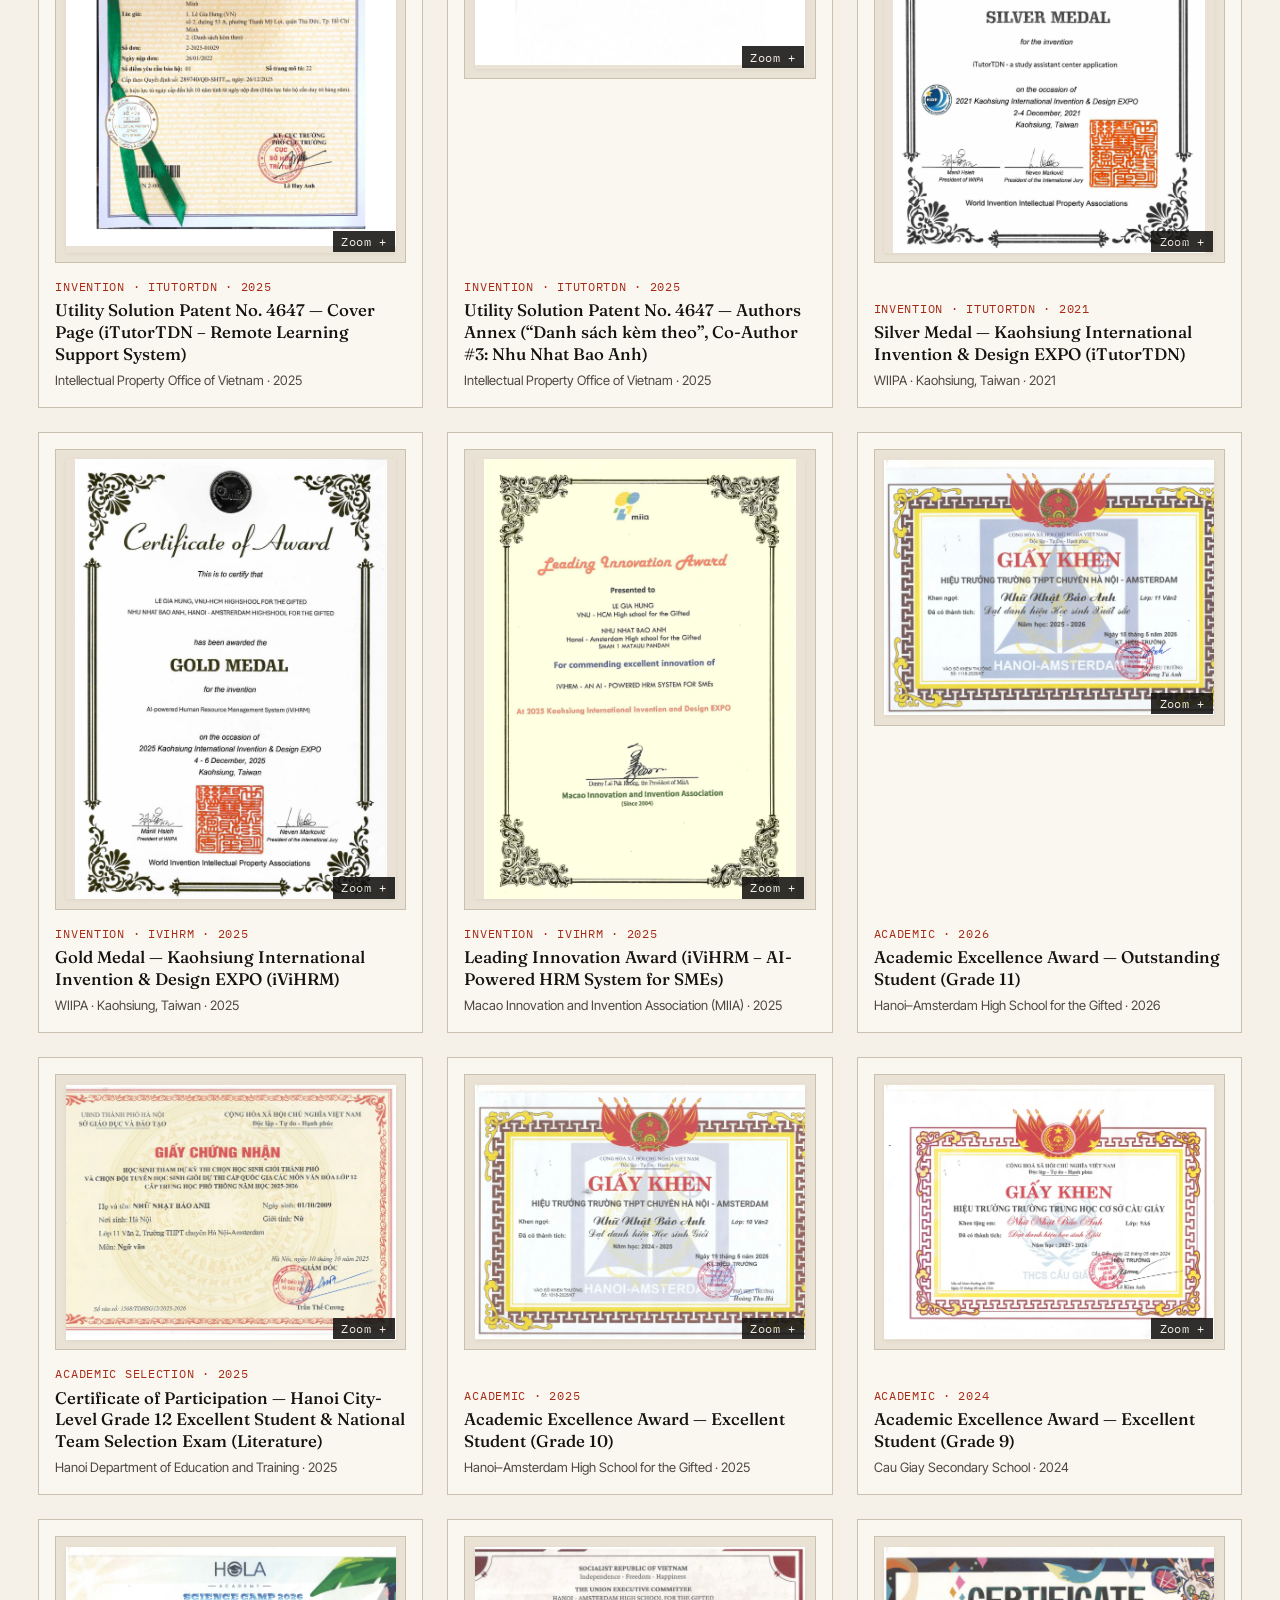
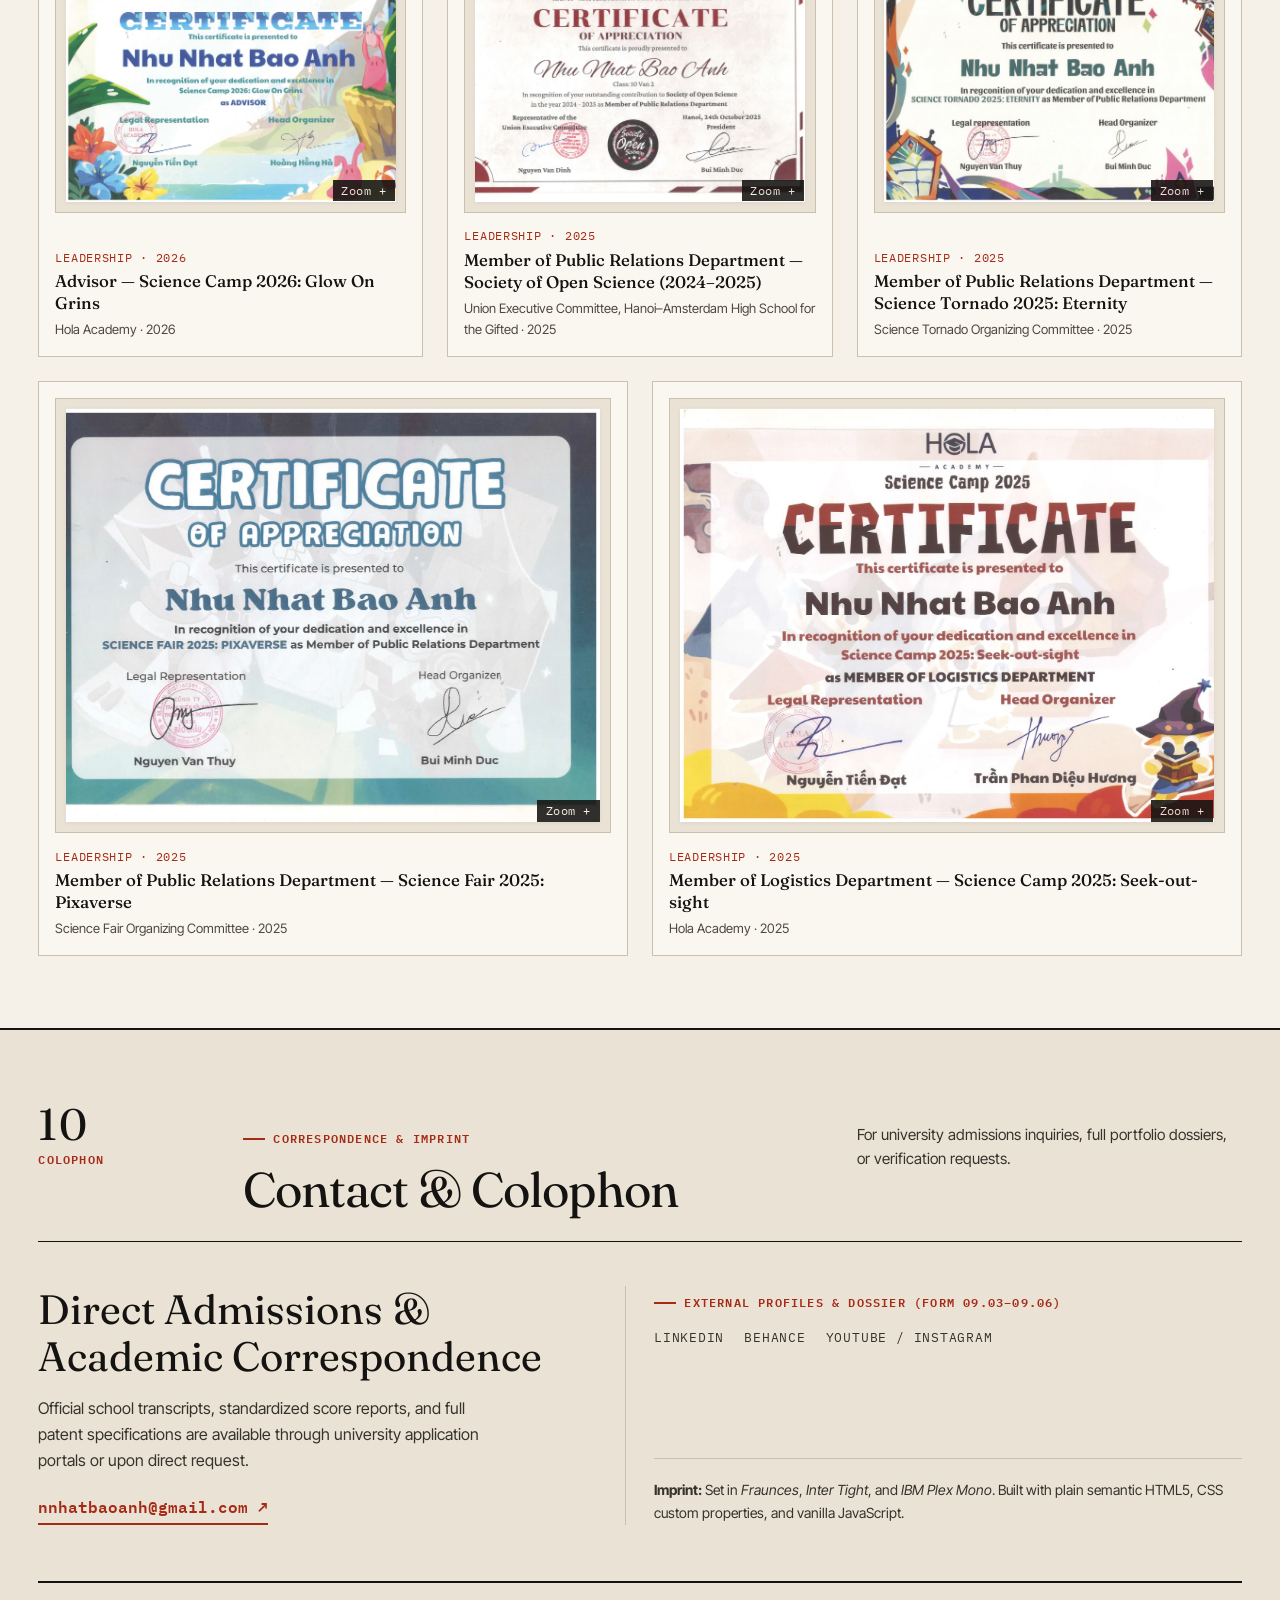
==== commit bdfa557f: "Align portfolio with 10-section Content Form (Skills, Vision, Interests, GPA 9.26/8.98 & formRows sy" ====
--- a/index.html
+++ b/index.html
@@ -5,7 +5,7 @@
   <meta name="viewport" content="width=device-width, initial-scale=1.0">
   <meta name="robots" content="noindex, nofollow">
   <title>Nhu Nhat Bao Anh — Portfolio · Applicant in Communications and New Media</title>
-  <meta name="description" content="Editorial portfolio of Nhu Nhat Bao Anh (Hanoi–Amsterdam High School for the Gifted, Class of 2027), applicant for Communications and New Media (CNM).">
+  <meta name="description" content="Editorial portfolio of Nhu Nhat Bao Anh (Hanoi–Amsterdam High School for the Gifted, Class of 2027, Hanoi, Vietnam), applicant for Communications and New Media (CNM).">
 
   <!-- Open Graph / Social Preview -->
   <meta property="og:type" content="website">
@@ -30,7 +30,7 @@
   <a href="#main-content" class="skip-link">Skip to main content</a>
 
   <!-- ======================================================================
-       STICKY EDITORIAL TOP BAR
+       STICKY EDITORIAL TOP BAR (10 SECTIONS ALIGNED WITH FORM TABS 01–10)
        ====================================================================== -->
   <header class="site-nav">
     <div class="container nav-inner">
@@ -41,14 +41,15 @@
       <nav aria-label="Editorial sections">
         <ul id="primary-nav-list" class="nav-links">
           <li><a href="#cover" aria-current="true"><span class="nav-num">01</span>Cover</a></li>
-          <li><a href="#about"><span class="nav-num">02</span>Letter</a></li>
+          <li><a href="#about"><span class="nav-num">02</span>About</a></li>
           <li><a href="#experience"><span class="nav-num">03</span>Experience</a></li>
-          <li><a href="#invention"><span class="nav-num">04</span>Invention</a></li>
-          <li><a href="#leadership"><span class="nav-num">05</span>Leadership</a></li>
-          <li><a href="#honors"><span class="nav-num">06</span>Honors</a></li>
-          <li><a href="#academics"><span class="nav-num">07</span>Academics</a></li>
-          <li><a href="#archive"><span class="nav-num">08</span>Archive</a></li>
-          <li><a href="#colophon"><span class="nav-num">09</span>Colophon</a></li>
+          <li><a href="#projects"><span class="nav-num">04</span>Projects</a></li>
+          <li><a href="#honors"><span class="nav-num">05</span>Honors</a></li>
+          <li><a href="#academics"><span class="nav-num">06</span>Academics</a></li>
+          <li><a href="#skills"><span class="nav-num">07</span>Skills</a></li>
+          <li><a href="#vision"><span class="nav-num">08</span>Vision</a></li>
+          <li><a href="#archive"><span class="nav-num">09</span>Archive</a></li>
+          <li><a href="#colophon"><span class="nav-num">10</span>Contact</a></li>
         </ul>
       </nav>
 
@@ -65,51 +66,62 @@
 
   <main id="main-content">
     <!-- ====================================================================
-         01 — COVER / HERO
+         01 — COVER / HERO (FORM TAB 01 HOME)
          ==================================================================== -->
     <section id="cover" class="cover-section" aria-labelledby="cover-masthead">
       <div class="container">
         <div class="issue-meta-bar">
           <span>Portfolio · Issue 2027 · Vol. I</span>
           <span>Hanoi–Amsterdam High School for the Gifted · Literature Specialization</span>
-          <span>Applicant · Communications and New Media</span>
+          <span>Hanoi, Vietnam · Applicant in Communications and New Media</span>
         </div>
 
         <div class="masthead-header">
           <div>
             <h1 id="cover-masthead" class="masthead-title">Bao Anh</h1>
             <div class="masthead-kicker">Applicant · Communications and New Media</div>
-          </div>
-          <span class="masthead-subname">Nhu Nhat Bao Anh · Class of 2027</span>
+            <div class="todo todo-badge">TODO (01.02): Preferred display name</div>
+          </div>
+          <span class="masthead-subname">Nhu Nhat Bao Anh · Class of 2027 · Hanoi, Vietnam</span>
         </div>
 
         <div class="editorial-grid cover-body">
           <div class="cover-lead-col">
             <div>
               <div class="kicker">01 — Cover Profile</div>
-              <!-- TODO: Standfirst draft – to be reviewed by Bao Anh -->
+              <!-- 01.07 Tagline -->
               <p class="cover-standfirst">
                 Aspiring <em>Communications &amp; New Media</em> student — telling stories where people, technology and science meet.
               </p>
-              <div class="todo todo-badge">TODO: Review Standfirst wording</div>
-
+              <div class="todo todo-badge">TODO (01.07 — Tagline): Confirm 1-sentence personal tagline</div>
+
+              <!-- 01.08 60–80-word Introduction -->
               <p class="cover-deck">
-                Literature specialist at Hanoi–Amsterdam High School for the Gifted (Class of 2027). Combining communication management and data-driven new media—as a Brand Communication Intern at TokyoLife, student public relations lead across state and school science initiatives, and patented e-learning co-inventor.
+                Literature specialist at Hanoi–Amsterdam High School for the Gifted (Class of 2027, Hanoi, Vietnam). Combining communication management and data-driven new media—as a Brand Communication Intern at TokyoLife, student public relations lead across state and school science initiatives, and patented e-learning co-inventor.
               </p>
+              <div class="todo todo-badge">TODO (01.08 — Intro, 60–80 words): Confirm personal introduction text</div>
+              <div class="todo todo-badge">TODO (01.09 — Personal Quote): Add personal quote for Cover</div>
+
+              <!-- 01.12 Download CV Button (TODO PDF slot, visible in ?draft) -->
+              <div class="cover-actions-row todo" style="margin-top:0.85rem;margin-bottom:1.25rem">
+                <span class="cert-inline-btn" style="cursor:default">
+                  Download English CV (PDF) ↓ · TODO (01.12 / 09.06 / 10.09)
+                </span>
+              </div>
             </div>
 
             <div class="cover-dateline">
               <div>
-                <strong>INTENDED PROGRAMME</strong>
+                <strong>INTENDED FIELD (01.04)</strong>
                 Communications and New Media (CNM)
               </div>
               <div>
-                <strong>ACADEMIC HOME</strong>
+                <strong>CURRENT SCHOOL (01.03)</strong>
                 Hanoi–Amsterdam ('24–'27)
               </div>
               <div>
-                <strong>LANGUAGES</strong>
-                Vietnamese · English (IELTS 7.5 / C1)
+                <strong>LOCATION (01.06)</strong>
+                Hanoi, Vietnam
               </div>
             </div>
           </div>
@@ -119,7 +131,7 @@
               <div class="portrait-plate">
                 <img
                   src="assets/img/portrait.webp"
-                  alt="Editorial portrait of Nhu Nhat Bao Anh in Hanoi"
+                  alt="Editorial portrait of Nhu Nhat Bao Anh in Hanoi, Vietnam"
                   class="portrait-photo"
                   width="624"
                   height="630"
@@ -127,8 +139,9 @@
               </div>
               <figcaption class="caption">
                 <span>Nhu Nhat Bao Anh · Hanoi–Amsterdam ('27)</span>
-                <span>Plate I · Hanoi</span>
+                <span>Plate I · Hanoi, Vietnam</span>
               </figcaption>
+              <div class="todo todo-badge" style="margin-top:0.4rem">TODO (01.10 / 01.11 / 10.01): Optional high-res portrait or creative activity photo</div>
             </figure>
           </div>
         </div>
@@ -137,13 +150,13 @@
         <div id="figures-strip-mount" class="figures-strip" aria-label="Key academic, internship, and invention figures">
           <div class="figure-cell">
             <div class="figure-label">Academic GPA</div>
-            <div class="figure-num">9.29 <small>/ 10</small></div>
-            <div class="figure-meta">Grade 11 (9.3) · Grade 10: 9.03 (9.0)</div>
+            <div class="figure-num">9.26 <small>/ 10</small></div>
+            <div class="figure-meta">Grade 11: 9.26 · Grade 10: 8.98</div>
           </div>
           <div class="figure-cell">
             <div class="figure-label">English Proficiency</div>
             <div class="figure-num">7.5 <small>IELTS</small></div>
-            <div class="figure-meta">Academic · CEFR C1 (Reading 8.5)</div>
+            <div class="figure-meta">Academic · CEFR C1 (11 Feb 2026)</div>
           </div>
           <div class="figure-cell">
             <div class="figure-label">Advanced Placement</div>
@@ -156,7 +169,7 @@
             <div class="figure-meta">Brand Communication Intern · TokyoLife (2026)</div>
           </div>
           <div class="figure-cell">
-            <div class="figure-label">National Patent</div>
+            <div class="figure-label">Utility Solution Patent</div>
             <div class="figure-num">No. 4647</div>
             <div class="figure-meta">VN Utility Solution Patent ('25)</div>
           </div>
@@ -170,7 +183,7 @@
     </section>
 
     <!-- ====================================================================
-         02 — ABOUT ("EDITOR'S LETTER")
+         02 — ABOUT ("EDITOR'S LETTER", FORM TAB 02 ABOUT)
          ==================================================================== -->
     <section id="about" class="feature-section" aria-labelledby="about-heading">
       <div class="container">
@@ -180,18 +193,17 @@
             Editor's Letter
           </div>
           <div class="section-title-block">
-            <div class="kicker">Communications &amp; New Media Statement</div>
+            <div class="kicker">My Story &amp; Core Interests</div>
             <h2 id="about-heading" class="section-title">Where Communication, Digital Media &amp; Human-Centred Technology Meet</h2>
           </div>
           <p class="section-standfirst">
-            Why Communications and New Media is the natural home for a Literature student who leads public relations teams, builds data-driven brand listening workflows, and co-designs educational software.
+            How the Literature specialization at Hanoi–Amsterdam High School for the Gifted shapes Bao Anh’s approach to storytelling, public relations, and human-centred innovation.
           </p>
         </div>
 
         <div class="editorial-grid">
-          <!-- TODO: DRAFT – to be rewritten by Bao Anh (based strictly on verified portfolio facts) -->
           <div class="about-prose">
-            <div class="todo todo-badge" style="margin-bottom:1rem">TODO: Draft Editor's Letter — to be rewritten by Bao Anh</div>
+            <div class="todo todo-badge" style="margin-bottom:1rem">TODO (02.01 — My Story, 150–200 words): To be rewritten by Bao Anh (Amsterdam Literature specialization, storytelling &amp; communication)</div>
             <p class="drop-cap">
               Studying in the Literature specialization class at Hanoi–Amsterdam High School for the Gifted has trained me to look closely at how language, media, and narrative shape community trust. Across the student organisations I help lead—as Head of Public Relations for <strong>Science Alive</strong>, Vice Head of Public Relations for <strong>RICEPsy</strong>, Media Advisor for <strong>Scribbles</strong>, and PR member for <strong>Society of Open Science</strong>, <strong>Science Tornado</strong>, and <strong>Science Fair</strong>—my work centres on translating scientific and psychological ideas into public-facing campaigns that resonate with young audiences.
             </p>
@@ -201,26 +213,41 @@
             <p>
               That same interest in how people connect across digital systems guided two distinct co-invention projects: <strong>iTutorTDN</strong>, an e-learning assistant program awarded a Silver Medal at KIDE 2021 and granted Vietnamese Utility Solution Patent No. 4647, and <strong>iViHRM</strong>, an AI-powered human resource management system for SMEs recognised with a Gold Medal at KIDE 2025 and the MIIA Leading Innovation Award.
             </p>
-            <!-- TODO: Explicit gap for Bao Anh's real motivation to study Communications and New Media (hidden in production; visible in ?draft) -->
+
+            <!-- 02.03 Values & 02.04 Personality Examples (TODO slots, visible in ?draft) -->
             <div class="motivation-gap-box todo">
               <strong style="color:var(--accent);font-family:var(--font-mono);font-size:0.75rem;text-transform:uppercase;letter-spacing:0.06em;display:block;margin-bottom:0.25rem">
-                Why Communications &amp; New Media · Personal Note (To Be Completed by Bao Anh)
+                Personal Values &amp; Examples · Form 02.03 &amp; 02.04 (To Be Completed by Bao Anh)
               </strong>
-              [TODO: Insert Bao Anh’s personal motivation for applying to Communications and New Media—and the specific questions across communication management, digital culture, and interactive media she wants to explore at university.]
-            </div>
-          </div>
-
-          <aside class="about-sidebar" aria-label="Pull quote and thematic focus">
+              <div>[TODO (02.03 — Values): List 3–5 core personal values.]</div>
+              <div style="margin-top:0.35rem">[TODO (02.04 — Personality Examples): Add concrete examples illustrating how those values show up in PR leadership, teamwork, and creative writing.]</div>
+              <div style="margin-top:0.35rem">[TODO (10.02 / 10.08 — Media): Attach school activity photos (10.02) and creative writing samples (10.08).]</div>
+            </div>
+          </div>
+
+          <aside class="about-sidebar" aria-label="Interests and thematic focus">
             <!-- Pull quote (hidden in production while showPullQuote: false; visible in ?draft or when enabled) -->
             <blockquote id="pull-quote-block" class="pull-quote-box todo">
               <p class="pull-quote-text">
                 “Whether co-designing an e-learning assistant or leading a student public relations desk, communication is the bridge between technology and human impact.”
               </p>
               <footer class="pull-quote-attr">— Nhu Nhat Bao Anh</footer>
-              <div class="todo todo-badge">TODO: Confirm Pull Quote</div>
+              <div class="todo todo-badge">TODO (01.09): Confirm Personal Pull Quote</div>
             </blockquote>
 
+            <!-- 02.02 / 02.06–02.09 Verified Interests Tag Row -->
             <div class="focus-pills-box" style="border-top:none;padding-top:0">
+              <div class="focus-pills-title">Core Interests (Form 02.02 · 02.06–02.09)</div>
+              <div id="interests-tag-mount" class="interests-tag-row" aria-label="Core academic and creative interests">
+                <span class="interest-tag">Public Relations</span>
+                <span class="interest-tag">Creative Writing</span>
+                <span class="interest-tag">Literature</span>
+                <span class="interest-tag">Innovation &amp; Technology</span>
+                <span class="interest-tag">Youth-led Science Initiatives</span>
+              </div>
+            </div>
+
+            <div class="focus-pills-box">
               <div class="focus-pills-title">Communications &amp; New Media Pillars</div>
               <ul class="focus-list">
                 <li>Communication Management &amp; PR</li>
@@ -237,40 +264,56 @@
     </section>
 
     <!-- ====================================================================
-         03 — EXPERIENCE: TOKYOLIFE BRAND COMMUNICATION INTERNSHIP CASE STUDY
+         03 — EXPERIENCE & LEADERSHIP (FORM TAB 04 EXPERIENCE)
          ==================================================================== -->
     <section id="experience" class="feature-section" aria-labelledby="experience-heading">
       <div class="container">
         <div class="section-header">
           <div class="section-index">
             <strong>03</strong>
-            Case Study
-          </div>
-          <div class="section-title-block">
-            <div class="kicker">Internship · Brand Communication</div>
+            Experience
+          </div>
+          <div class="section-title-block">
+            <div class="kicker">Internship · Brand Communication &amp; PR Leadership</div>
             <h2 id="experience-heading" class="section-title">Listening to 30 Days of Customers</h2>
           </div>
           <p class="section-standfirst">
-            Communication management meets data-driven new media: connecting AI-powered social listening, real-time sentiment analytics, and physical store concept adaptation during a summer internship at TokyoLife.
-          </p>
-        </div>
-
+            Communication management meets data-driven new media: connecting AI-powered social listening, real-time sentiment analytics, and physical store concept adaptation at TokyoLife, alongside twelve student public relations and leadership roles.
+          </p>
+        </div>
+
+        <!-- I. TokyoLife Internship Case Study + Hidden Format Internship TODO Slot -->
         <div id="experience-mount"></div>
-      </div>
-    </section>
-
-    <!-- ====================================================================
-         04 — FEATURED: TWO CO-INVENTION PROJECTS (iTutorTDN & iViHRM)
-         ==================================================================== -->
-    <section id="invention" class="feature-section" aria-labelledby="invention-heading">
+
+        <!-- II. Student Communications, Media & Leadership Timeline (04.18–04.28) -->
+        <div id="leadership" class="experience-leadership-sub">
+          <div class="sub-section-bar">
+            <div>
+              <div class="kicker">Masthead Credits · Student Organisations (2024–2026)</div>
+              <h3 class="sub-section-title">Communications, Public Relations &amp; Leadership Timeline</h3>
+            </div>
+            <p class="sub-section-desc">
+              Twelve leadership, media advisory, and public relations roles across state-level and Hanoi–Amsterdam student initiatives.
+            </p>
+          </div>
+          <div id="leadership-mount" class="leadership-table-wrap" role="table" aria-label="Communications and leadership roles"></div>
+        </div>
+      </div>
+    </section>
+
+    <!-- ====================================================================
+         04 — PROJECTS & CO-INVENTIONS (FORM TAB 05 PROJECTS)
+         ==================================================================== -->
+    <section id="projects" class="feature-section" aria-labelledby="invention-heading">
+      <span id="invention" aria-hidden="true"></span>
       <div class="container">
         <div class="section-header">
           <div class="section-index">
             <strong>04</strong>
-            Cover Story
-          </div>
-          <div class="section-title-block">
-            <div class="kicker">Technology + People · Two Co-Invention Dossiers</div>
+            Projects
+          </div>
+          <div class="section-title-block">
+            <div class="kicker">Technology + People · Two Co-Invention Case Studies</div>
             <h2 id="invention-heading" class="section-title">iTutorTDN &amp; iViHRM — Applied Software Co-Inventions</h2>
           </div>
           <p class="section-standfirst">
@@ -279,39 +322,16 @@
         </div>
 
         <div id="invention-projects-mount"></div>
-      </div>
-    </section>
-
-    <!-- ====================================================================
-         05 — COMMUNICATIONS & LEADERSHIP
-         ==================================================================== -->
-    <section id="leadership" class="feature-section" aria-labelledby="leadership-heading">
-      <div class="container">
-        <div class="section-header">
-          <div class="section-index">
-            <strong>05</strong>
-            Masthead Credits
-          </div>
-          <div class="section-title-block">
-            <div class="kicker">Public Relations, Media &amp; Student Organisations</div>
-            <h2 id="leadership-heading" class="section-title">Communications &amp; Leadership</h2>
-          </div>
-          <p class="section-standfirst">
-            Twelve leadership, advisory, and public relations roles across state-level and Hanoi–Amsterdam student initiatives (2024–2026).
-          </p>
-        </div>
-
-        <div id="leadership-mount" class="leadership-table-wrap" role="table" aria-label="Communications and leadership roles"></div>
-
-        <!-- Sub-section: Selected New Media Work (hidden in production while showNewMediaWork is false; shown in ?draft) -->
+
+        <!-- Additional Brand Project (05.15–05.21) & Creative Project (05.22–05.27) Case Study Slots (hidden in production; shown in ?draft) -->
         <div id="new-media-subsection" class="new-media-subsection todo">
           <div class="new-media-header">
             <div>
-              <div class="kicker">Sub-section · Portfolio Spread</div>
-              <h3>Selected New Media &amp; Public Relations Work</h3>
+              <div class="kicker">Additional Case Study Slots · Form Tab 05 Projects</div>
+              <h3>Brand Project &amp; Creative Project Case Studies (Draft Slots)</h3>
             </div>
             <p style="font-size:0.9rem;color:var(--ink-secondary);max-width:52ch">
-              Selected campaigns, social listening dashboards, key visuals, editorial writing, and event branding produced across industry and student initiatives.
+              Draft slots for the TokyoLife sentiment dashboard screenshot, Brand Project case study (05.15–05.21), and Creative Project case study (05.22–05.27).
             </p>
           </div>
           <div id="new-media-work-mount" class="new-media-grid"></div>
@@ -320,13 +340,13 @@
     </section>
 
     <!-- ====================================================================
-         06 — HONORS & AWARDS
+         05 — HONORS & AWARDS (FORM TAB 06 ACHIEVEMENTS)
          ==================================================================== -->
     <section id="honors" class="feature-section" aria-labelledby="honors-heading">
       <div class="container">
         <div class="section-header">
           <div class="section-index">
-            <strong>06</strong>
+            <strong>05</strong>
             Distinctions
           </div>
           <div class="section-title-block">
@@ -347,20 +367,23 @@
           <div class="honors-col-right">
             <h3 class="honors-group-title">II · Academic Excellence</h3>
             <div id="honors-academic-mount"></div>
-          </div>
-        </div>
-      </div>
-    </section>
-
-    <!-- ====================================================================
-         07 — ACADEMICS
+
+            <!-- 06.06 Volunteering TODO slot (hidden in production; visible in ?draft) -->
+            <div id="honors-volunteering-mount" class="todo" style="margin-top:2rem"></div>
+          </div>
+        </div>
+      </div>
+    </section>
+
+    <!-- ====================================================================
+         06 — ACADEMICS (FORM TAB 03 EDUCATION)
          ==================================================================== -->
     <section id="academics" class="feature-section" aria-labelledby="academics-heading">
       <div class="container">
         <div class="section-header">
           <div class="section-index">
-            <strong>07</strong>
-            Scholastic Record
+            <strong>06</strong>
+            Education
           </div>
           <div class="section-title-block">
             <div class="kicker">Transcript Summary &amp; Standardized Tests</div>
@@ -381,13 +404,10 @@
 
             <h3 class="sub-heading">Standardized Testing</h3>
             <div id="tests-mount" class="test-cards"></div>
-            <!-- SAT slot omitted for now per instructions:
-            <div class="test-card">SAT Reasoning Test — To be added</div>
-            -->
           </div>
 
           <div class="academics-right">
-            <h3 class="sub-heading">Grade Point Average (Scale of 10 · Signed School Transcripts)</h3>
+            <h3 class="sub-heading">Grade Point Average (Scale of 10 · Form 03.04 &amp; 03.09)</h3>
             <div id="gpa-summary-mount" class="gpa-summary-grid"></div>
 
             <h3 class="sub-heading">Subject Yearly Averages (Grades 10 &amp; 11 · Signed Transcripts)</h3>
@@ -404,7 +424,7 @@
               </table>
             </div>
             <p class="table-footnote">
-              * Source of truth: Signed Hanoi–Amsterdam High School for the Gifted transcripts (all 9 numeric subjects included; Physical Education, Experiential Activities, and Local Educational Programme: Passed in all semesters). Grade 12 results to be added. Official transcripts are held on file and omitted from public image display for student privacy.
+              * Source of truth: Signed Hanoi–Amsterdam High School for the Gifted transcripts (all 9 numeric subjects included; Physical Education, Experiential Activities, and Local Educational Programme: Passed in all semesters). Grade 12 results to be added. Official transcripts are held on file and omitted from public image display.
             </p>
           </div>
         </div>
@@ -412,13 +432,59 @@
     </section>
 
     <!-- ====================================================================
-         08 — ARCHIVE (CERTIFICATE GALLERY)
+         07 — SKILLS & TOOLS (FORM TAB 07 SKILLS)
+         ==================================================================== -->
+    <section id="skills" class="feature-section" aria-labelledby="skills-heading">
+      <div class="container">
+        <div class="section-header">
+          <div class="section-index">
+            <strong>07</strong>
+            Capabilities
+          </div>
+          <div class="section-title-block">
+            <div class="kicker">Evidence-Linked Competencies &amp; Languages</div>
+            <h2 id="skills-heading" class="section-title">Skills &amp; Tools</h2>
+          </div>
+          <p class="section-standfirst">
+            Communication and public relations competencies demonstrated directly through verified leadership and internship roles, alongside analytical media tools and bilingual proficiency.
+          </p>
+        </div>
+
+        <div id="skills-mount"></div>
+      </div>
+    </section>
+
+    <!-- ====================================================================
+         08 — VISION (FORM TAB 08 MY VISION)
+         ==================================================================== -->
+    <section id="vision" class="feature-section" aria-labelledby="vision-heading">
+      <div class="container">
+        <div class="section-header">
+          <div class="section-index">
+            <strong>08</strong>
+            Direction
+          </div>
+          <div class="section-title-block">
+            <div class="kicker">Communications &amp; New Media · Multimedia Communication</div>
+            <h2 id="vision-heading" class="section-title">Vision &amp; Academic Direction</h2>
+          </div>
+          <p class="section-standfirst">
+            Bridging Communications and New Media (and the broader Multimedia Communication / Media &amp; Communication field) with human-centred technology and public storytelling.
+          </p>
+        </div>
+
+        <div id="vision-mount"></div>
+      </div>
+    </section>
+
+    <!-- ====================================================================
+         09 — ARCHIVE (CERTIFICATE GALLERY, FORM TAB 10 MEDIA)
          ==================================================================== -->
     <section id="archive" class="feature-section" aria-labelledby="archive-heading">
       <div class="container">
         <div class="section-header">
           <div class="section-index">
-            <strong>08</strong>
+            <strong>09</strong>
             Visual Index
           </div>
           <div class="section-title-block">
@@ -426,7 +492,7 @@
             <h2 id="archive-heading" class="section-title">Certificate Archive</h2>
           </div>
           <p class="section-standfirst">
-            WebP previews of Patent No. 4647 (cover page &amp; authors annex), international invention medals, academic merits, and leadership certificates. Click any document to open in the reader lightbox.
+            WebP previews of Vietnamese Utility Solution Patent No. 4647 (cover page &amp; authors annex), international invention medals, academic merits, and leadership certificates. Click any document to open in the reader lightbox.
           </p>
         </div>
 
@@ -448,14 +514,14 @@
   </main>
 
   <!-- ======================================================================
-       09 — CONTACT / COLOPHON (FOOTER)
+       10 — CONTACT / COLOPHON (FOOTER, FORM TAB 09 CONTACT)
        ====================================================================== -->
   <footer id="colophon" class="colophon-section" aria-labelledby="colophon-heading">
     <span id="contact" aria-hidden="true"></span>
     <div class="container">
       <div class="section-header">
         <div class="section-index">
-          <strong>09</strong>
+          <strong>10</strong>
           Colophon
         </div>
         <div class="section-title-block">
@@ -473,6 +539,7 @@
           <p style="color:var(--ink-secondary);margin-bottom:0.75rem;max-width:52ch">
             Official school transcripts, standardized score reports, and full patent specifications are available through university application portals or upon direct request.
           </p>
+          <div class="todo todo-badge" style="margin-bottom:0.75rem">TODO (09.07 — Contact Message): Add Bao Anh's 1-sentence personal contact invitation</div>
           <div id="email-mount">
             <noscript>nnhatbaoanh [at] gmail [dot] com</noscript>
           </div>
@@ -480,20 +547,23 @@
 
         <div class="colophon-details">
           <div>
-            <div class="kicker">External Profiles</div>
-            <!-- TODO: Add Bao Anh's LinkedIn, Instagram, or Behance URLs in content.js / index.html -->
+            <div class="kicker">External Profiles &amp; Dossier (Form 09.03–09.06)</div>
             <ul class="social-links-list">
               <li>
                 <span style="color:var(--ink-secondary)">LinkedIn</span>
-                <span class="todo todo-badge">TODO: Add LinkedIn URL</span>
+                <span class="todo todo-badge">TODO (09.03): Add LinkedIn URL</span>
               </li>
               <li>
                 <span style="color:var(--ink-secondary)">Behance</span>
-                <span class="todo todo-badge">TODO: Add Behance URL</span>
+                <span class="todo todo-badge">TODO (09.04): Add Behance URL</span>
               </li>
               <li>
-                <span style="color:var(--ink-secondary)">Instagram</span>
-                <span class="todo todo-badge">TODO: Add Instagram URL</span>
+                <span style="color:var(--ink-secondary)">YouTube / Instagram</span>
+                <span class="todo todo-badge">TODO (09.05): Add Channel URL</span>
+              </li>
+              <li class="todo">
+                <span style="color:var(--ink-secondary)">English CV (PDF)</span>
+                <span class="todo todo-badge">TODO (09.06 / 10.09): Attach CV PDF</span>
               </li>
             </ul>
           </div>
@@ -560,7 +630,7 @@
           src="assets/img/certs/patent-4647-itutor.webp"
           alt="Vietnamese Utility Solution Patent No. 4647 cover page preview"
           width="1400"
-          height="1811"
+          height="1812"
           draggable="false"
         >
       </div>
--- a/assets/css/style.css
+++ b/assets/css/style.css
@@ -101,6 +101,10 @@
   display: flex !important;
 }
 
+body.draft .vision-pillars-grid.todo {
+  display: grid !important;
+}
+
 .todo-badge {
   font-family: var(--font-mono);
   font-size: 0.75rem;
@@ -113,6 +117,16 @@
   padding: 0.2rem 0.55rem;
   border-radius: 2px;
   margin-top: 0.35rem;
+  white-space: normal;
+  word-break: break-word;
+  max-width: 100%;
+}
+
+body.draft .cert-inline-btn.todo {
+  white-space: normal !important;
+  word-break: break-word;
+  max-width: 100%;
+  text-align: left;
 }
 
 /* Skip to content link */
@@ -239,14 +253,14 @@
 .nav-links {
   display: flex;
   align-items: center;
-  gap: 0.95rem;
+  gap: 0.72rem;
   list-style: none;
 }
 
 .nav-links a {
-  font-size: 0.78125rem;
+  font-size: 0.75rem;
   font-weight: 500;
-  letter-spacing: 0.04em;
+  letter-spacing: 0.035em;
   text-transform: uppercase;
   color: var(--ink-secondary);
   padding: 0.35rem 0;
@@ -750,9 +764,54 @@
   color: var(--accent);
 }
 
+.interests-tag-row {
+  display: flex;
+  flex-wrap: wrap;
+  gap: 0.45rem;
+}
+
+.interest-tag {
+  font-family: var(--font-mono);
+  font-size: 0.75rem;
+  font-weight: 500;
+  letter-spacing: 0.04em;
+  color: var(--ink);
+  background-color: var(--bg-card);
+  border: 1px solid var(--rule);
+  padding: 0.3rem 0.65rem;
+  border-radius: 2px;
+}
+
 /* ==========================================================================
    03 — EXPERIENCE: TOKYOLIFE BRAND COMMUNICATION INTERNSHIP CASE STUDY
    ========================================================================== */
+.experience-leadership-sub {
+  margin-top: 3.25rem;
+  padding-top: 2rem;
+  border-top: 2px solid var(--rule-heavy);
+}
+
+.sub-section-bar {
+  display: flex;
+  flex-wrap: wrap;
+  justify-content: space-between;
+  align-items: baseline;
+  gap: 0.75rem 1.5rem;
+  margin-bottom: 1.5rem;
+}
+
+.sub-section-title {
+  font-family: var(--font-display);
+  font-size: clamp(1.45rem, 2.3vw, 1.95rem);
+  font-weight: 400;
+  color: var(--ink);
+}
+
+.sub-section-desc {
+  font-size: 0.9rem;
+  color: var(--ink-secondary);
+  max-width: 56ch;
+}
 .experience-case-study {
   background-color: var(--bg-card);
   border: 1px solid var(--rule);
@@ -1032,14 +1091,17 @@
 }
 
 .patent-meta-grid dt {
+  display: block;
   font-family: var(--font-mono);
   font-size: 0.75rem;
   text-transform: uppercase;
   letter-spacing: 0.06em;
   color: var(--ink-muted);
+  margin-bottom: 0.15rem;
 }
 
 .patent-meta-grid dd {
+  display: block;
   font-weight: 600;
   color: var(--ink);
   font-variant-numeric: tabular-nums;
@@ -1700,7 +1762,203 @@
 }
 
 /* ==========================================================================
-   07 — ARCHIVE (CERTIFICATE GALLERY & FILTER CHIPS)
+   07 — SKILLS & TOOLS
+   ========================================================================== */
+.skills-comm-grid {
+  display: grid;
+  grid-template-columns: repeat(2, minmax(0, 1fr));
+  gap: 1.15rem;
+}
+
+.skill-card {
+  background-color: var(--bg-card);
+  border: 1px solid var(--rule);
+  border-top: 3px solid var(--accent);
+  padding: 1.25rem;
+  display: flex;
+  flex-direction: column;
+  justify-content: space-between;
+}
+
+.skill-card:last-child:nth-child(odd) {
+  grid-column: 1 / -1;
+}
+
+.skill-card-top {
+  display: flex;
+  flex-wrap: wrap;
+  justify-content: space-between;
+  align-items: baseline;
+  gap: 0.35rem 0.75rem;
+  margin-bottom: 0.5rem;
+}
+
+.skill-period {
+  font-family: var(--font-mono);
+  font-size: 0.75rem;
+  color: var(--ink-muted);
+  text-transform: uppercase;
+  letter-spacing: 0.05em;
+}
+
+.skill-title {
+  font-family: var(--font-display);
+  font-size: 1.25rem;
+  font-weight: 500;
+  line-height: 1.25;
+  color: var(--ink);
+  margin-bottom: 0.35rem;
+}
+
+.skill-proof-role {
+  font-family: var(--font-mono);
+  font-size: 0.75rem;
+  font-weight: 600;
+  color: var(--accent);
+  text-transform: uppercase;
+  letter-spacing: 0.05em;
+  margin-bottom: 0.55rem;
+}
+
+.skill-detail {
+  font-size: 0.875rem;
+  color: var(--ink-secondary);
+  line-height: 1.55;
+}
+
+.tools-verified-list {
+  display: grid;
+  grid-template-columns: 1fr;
+  gap: 1rem;
+}
+
+.tool-verified-card {
+  background-color: var(--bg-card);
+  border: 1px solid var(--rule);
+  border-left: 3px solid var(--accent);
+  padding: 1.15rem 1.25rem;
+}
+
+.tool-context {
+  font-family: var(--font-mono);
+  font-size: 0.75rem;
+  font-weight: 600;
+  text-transform: uppercase;
+  letter-spacing: 0.06em;
+  color: var(--accent);
+  margin-bottom: 0.3rem;
+}
+
+.tool-name {
+  font-family: var(--font-display);
+  font-size: 1.15rem;
+  font-weight: 500;
+  color: var(--ink);
+  margin-bottom: 0.35rem;
+}
+
+.tool-detail {
+  font-size: 0.875rem;
+  color: var(--ink-secondary);
+  line-height: 1.55;
+}
+
+/* ==========================================================================
+   08 — VISION & ACADEMIC TRAJECTORY
+   ========================================================================== */
+.vision-dossier {
+  background-color: var(--bg-card);
+  border: 1px solid var(--rule);
+  border-left: 4px solid var(--accent);
+  padding: 2rem;
+}
+
+.vision-header-split {
+  display: grid;
+  grid-template-columns: repeat(12, minmax(0, 1fr));
+  gap: 1.75rem;
+  align-items: start;
+}
+
+.vision-lead {
+  grid-column: 1 / 8;
+  padding-right: 1.5rem;
+  border-right: 1px solid var(--rule);
+}
+
+.vision-meta-box {
+  grid-column: 8 / 13;
+  background-color: var(--bg-alt);
+  border: 1px solid var(--rule);
+  padding: 1.25rem 1.35rem;
+  display: flex;
+  flex-direction: column;
+  gap: 0.9rem;
+}
+
+.vision-meta-box > div {
+  border-bottom: 1px solid var(--rule);
+  padding-bottom: 0.75rem;
+}
+
+.vision-meta-box > div:last-child {
+  border-bottom: none;
+  padding-bottom: 0;
+}
+
+.vision-meta-box strong {
+  display: block;
+  font-family: var(--font-mono);
+  font-size: 0.75rem;
+  letter-spacing: 0.06em;
+  text-transform: uppercase;
+  color: var(--accent);
+  margin-bottom: 0.2rem;
+}
+
+.vision-meta-box span {
+  display: block;
+  font-size: 0.925rem;
+  font-weight: 500;
+  color: var(--ink);
+  line-height: 1.4;
+}
+
+.vision-pillars-grid {
+  margin-top: 2rem;
+  padding-top: 1.75rem;
+  border-top: 1px solid var(--rule);
+  display: grid;
+  grid-template-columns: repeat(2, minmax(0, 1fr));
+  gap: 1.25rem;
+}
+
+.vision-pillar-card {
+  background-color: var(--bg-alt);
+  border: 1px dashed var(--accent);
+  padding: 1.25rem;
+  flex-direction: column;
+  justify-content: space-between;
+}
+
+.vision-pillar-id {
+  font-family: var(--font-mono);
+  font-size: 0.75rem;
+  font-weight: 600;
+  color: var(--accent);
+  text-transform: uppercase;
+  letter-spacing: 0.06em;
+  margin-bottom: 0.35rem;
+}
+
+.vision-pillar-prompt {
+  font-size: 0.875rem;
+  color: var(--ink-secondary);
+  margin-top: 0.35rem;
+}
+
+/* ==========================================================================
+   09 — ARCHIVE (CERTIFICATE GALLERY & FILTER CHIPS)
    ========================================================================== */
 .archive-controls {
   display: flex;
@@ -2029,9 +2287,9 @@
 }
 
 /* ==========================================================================
-   RESPONSIVE BREAKPOINTS (1280px, 1080px, 960px, 768px, 375px)
+   RESPONSIVE BREAKPOINTS (1280px, 1120px, 960px, 768px, 375px)
    ========================================================================== */
-@media (max-width: 1080px) {
+@media (max-width: 1120px) {
   .nav-toggle {
     display: inline-flex;
   }
@@ -2124,7 +2382,8 @@
   .section-header,
   .patent-feature-split,
   .project-narrative-wrap,
-  .case-study-top-grid {
+  .case-study-top-grid,
+  .vision-header-split {
     grid-template-columns: 1fr;
     gap: 1.5rem;
   }
@@ -2142,6 +2401,8 @@
   .honors-col-right,
   .academics-left,
   .academics-right,
+  .vision-lead,
+  .vision-meta-box,
   .colophon-lead,
   .colophon-details,
   .section-index,
@@ -2154,10 +2415,13 @@
   }
   .patent-feature-split,
   .invention-project-dossier,
-  .experience-case-study {
+  .experience-case-study,
+  .vision-dossier {
     padding: 1.25rem;
   }
-  .patent-plates-grid {
+  .patent-plates-grid,
+  .skills-comm-grid,
+  .vision-pillars-grid {
     grid-template-columns: 1fr;
   }
   .project-rec-row {
